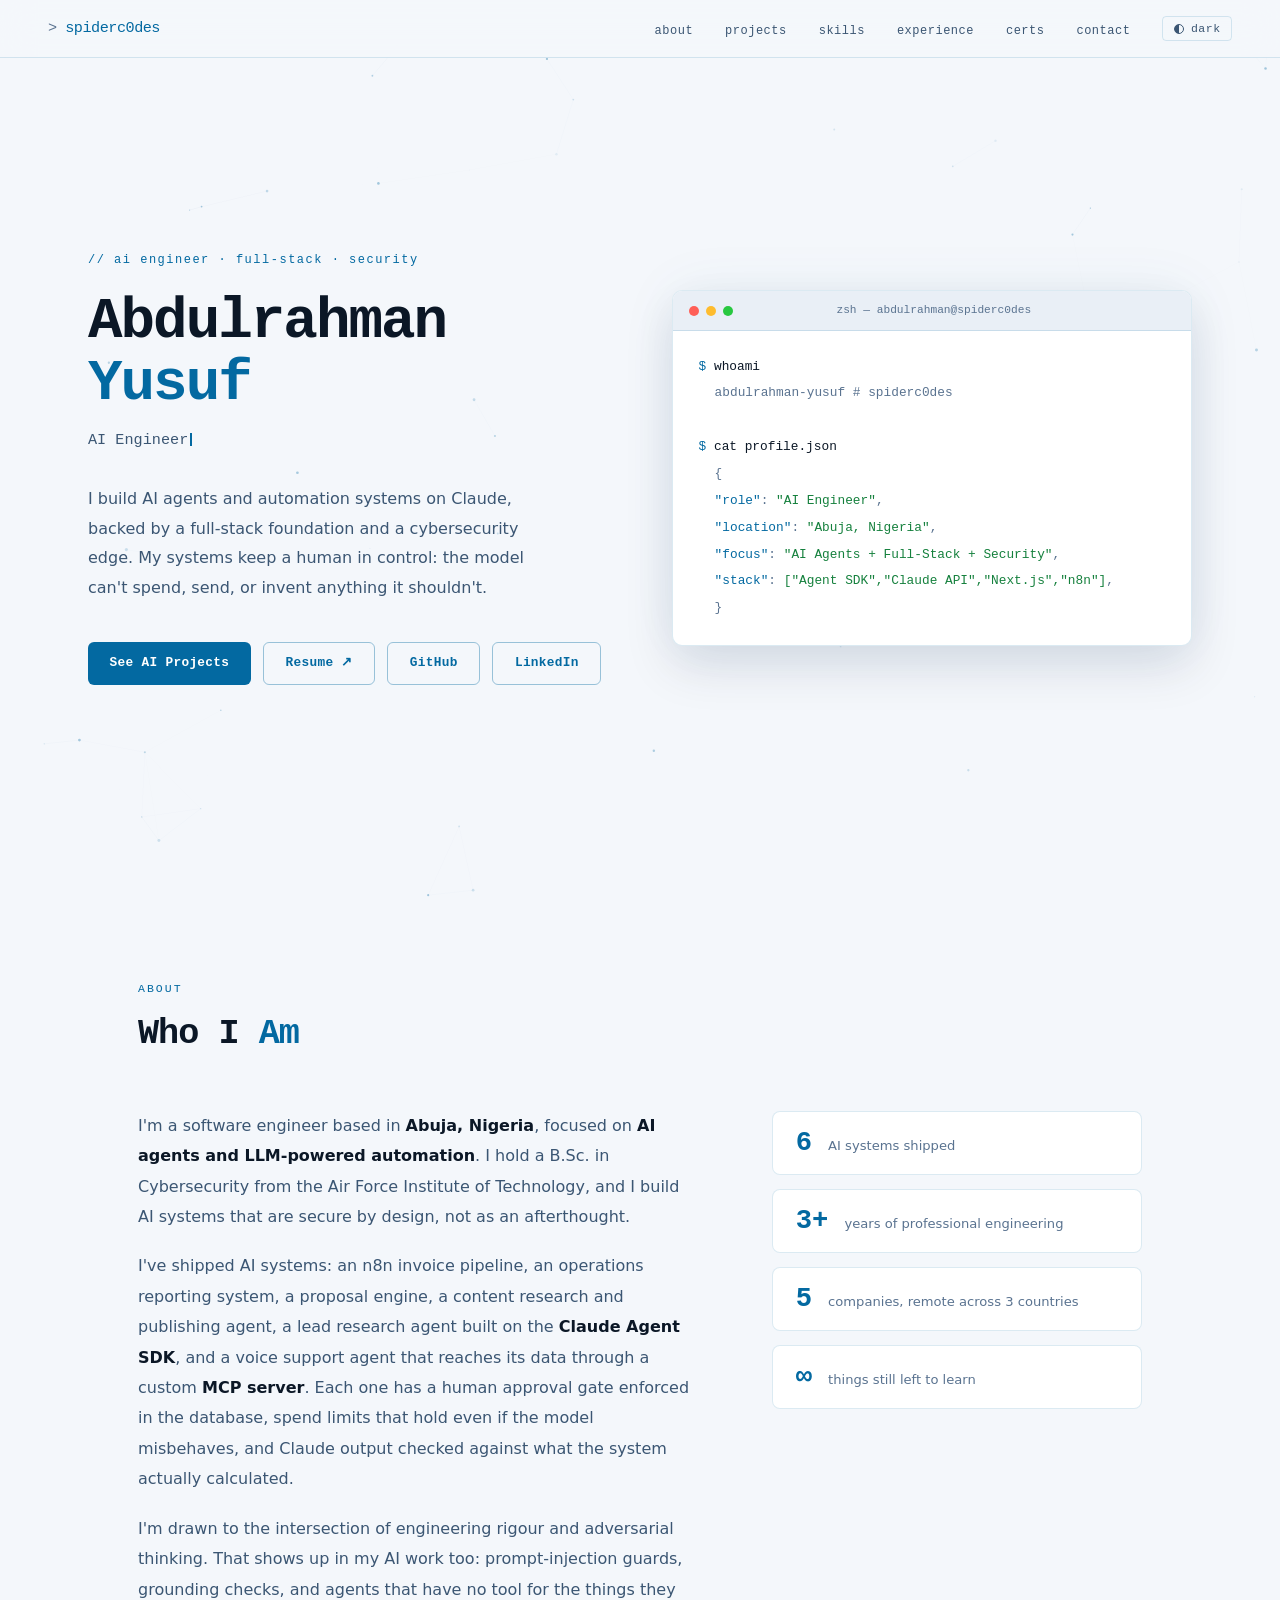
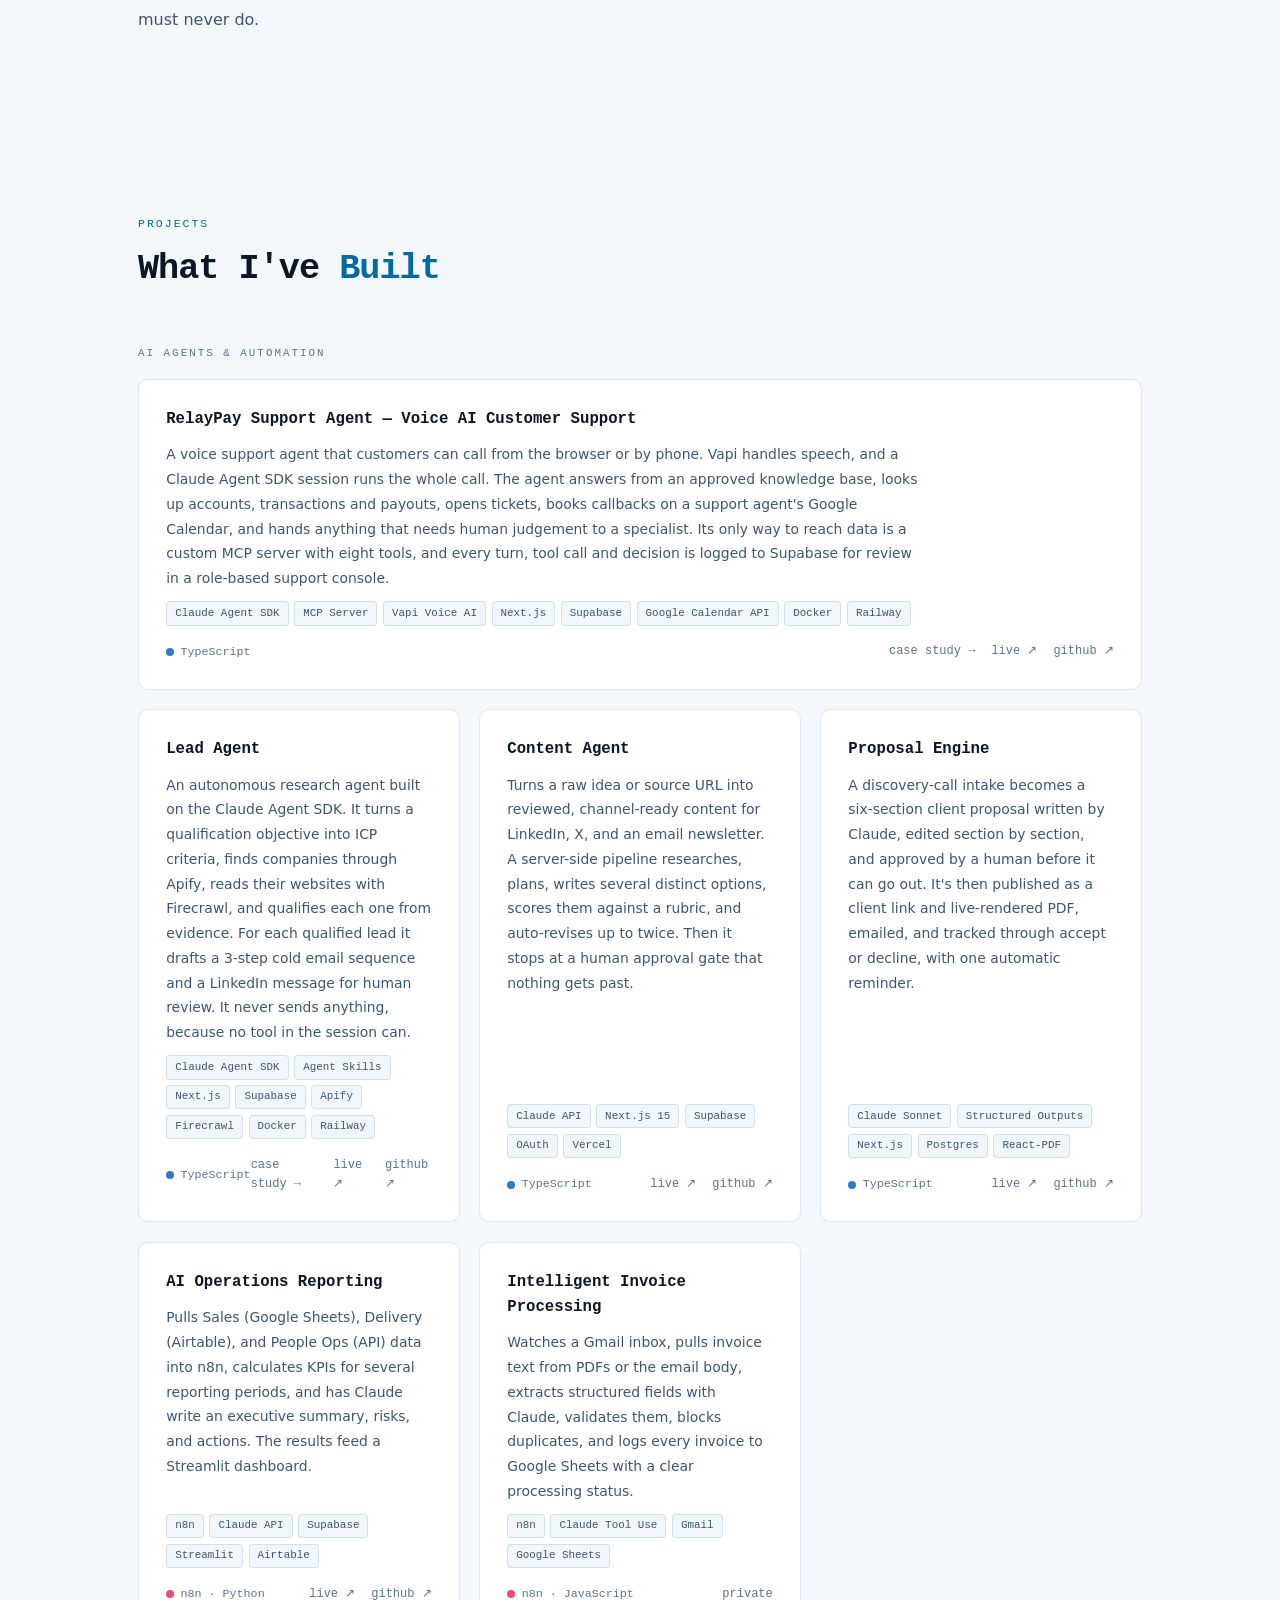
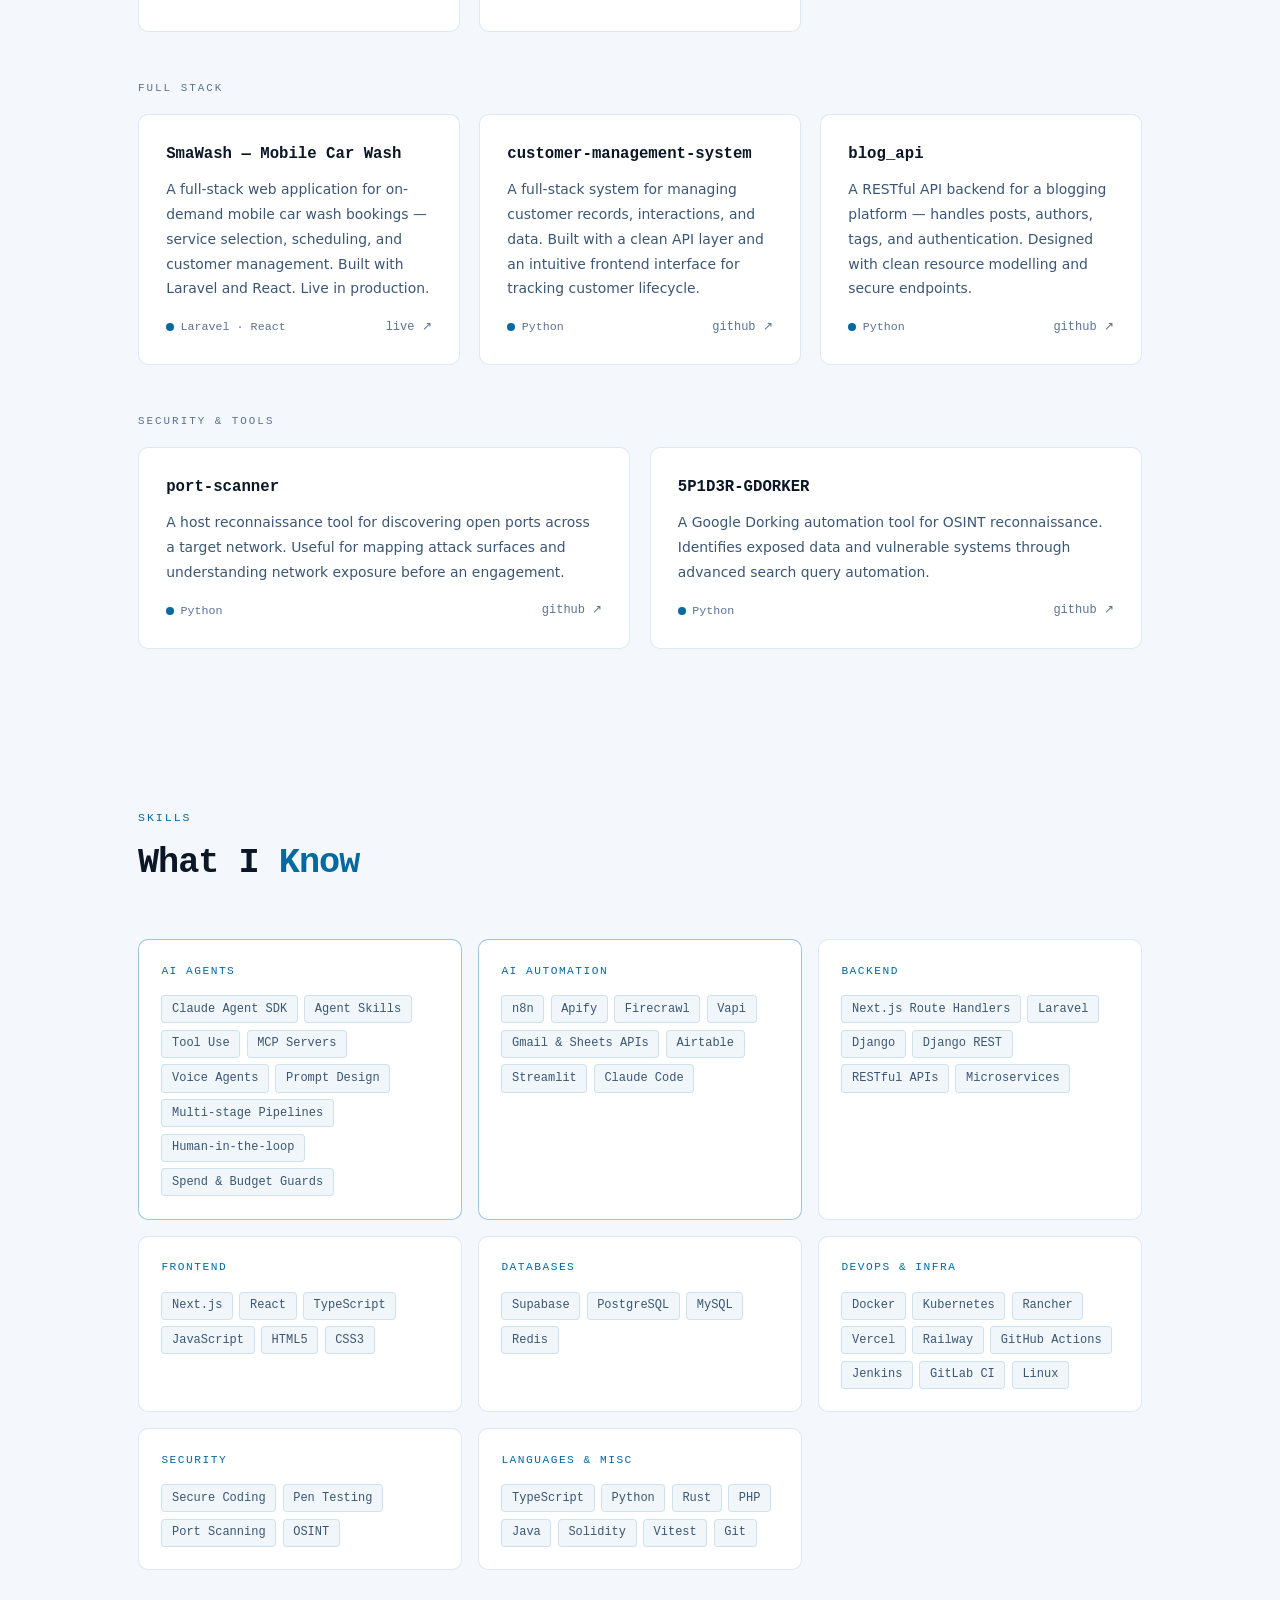
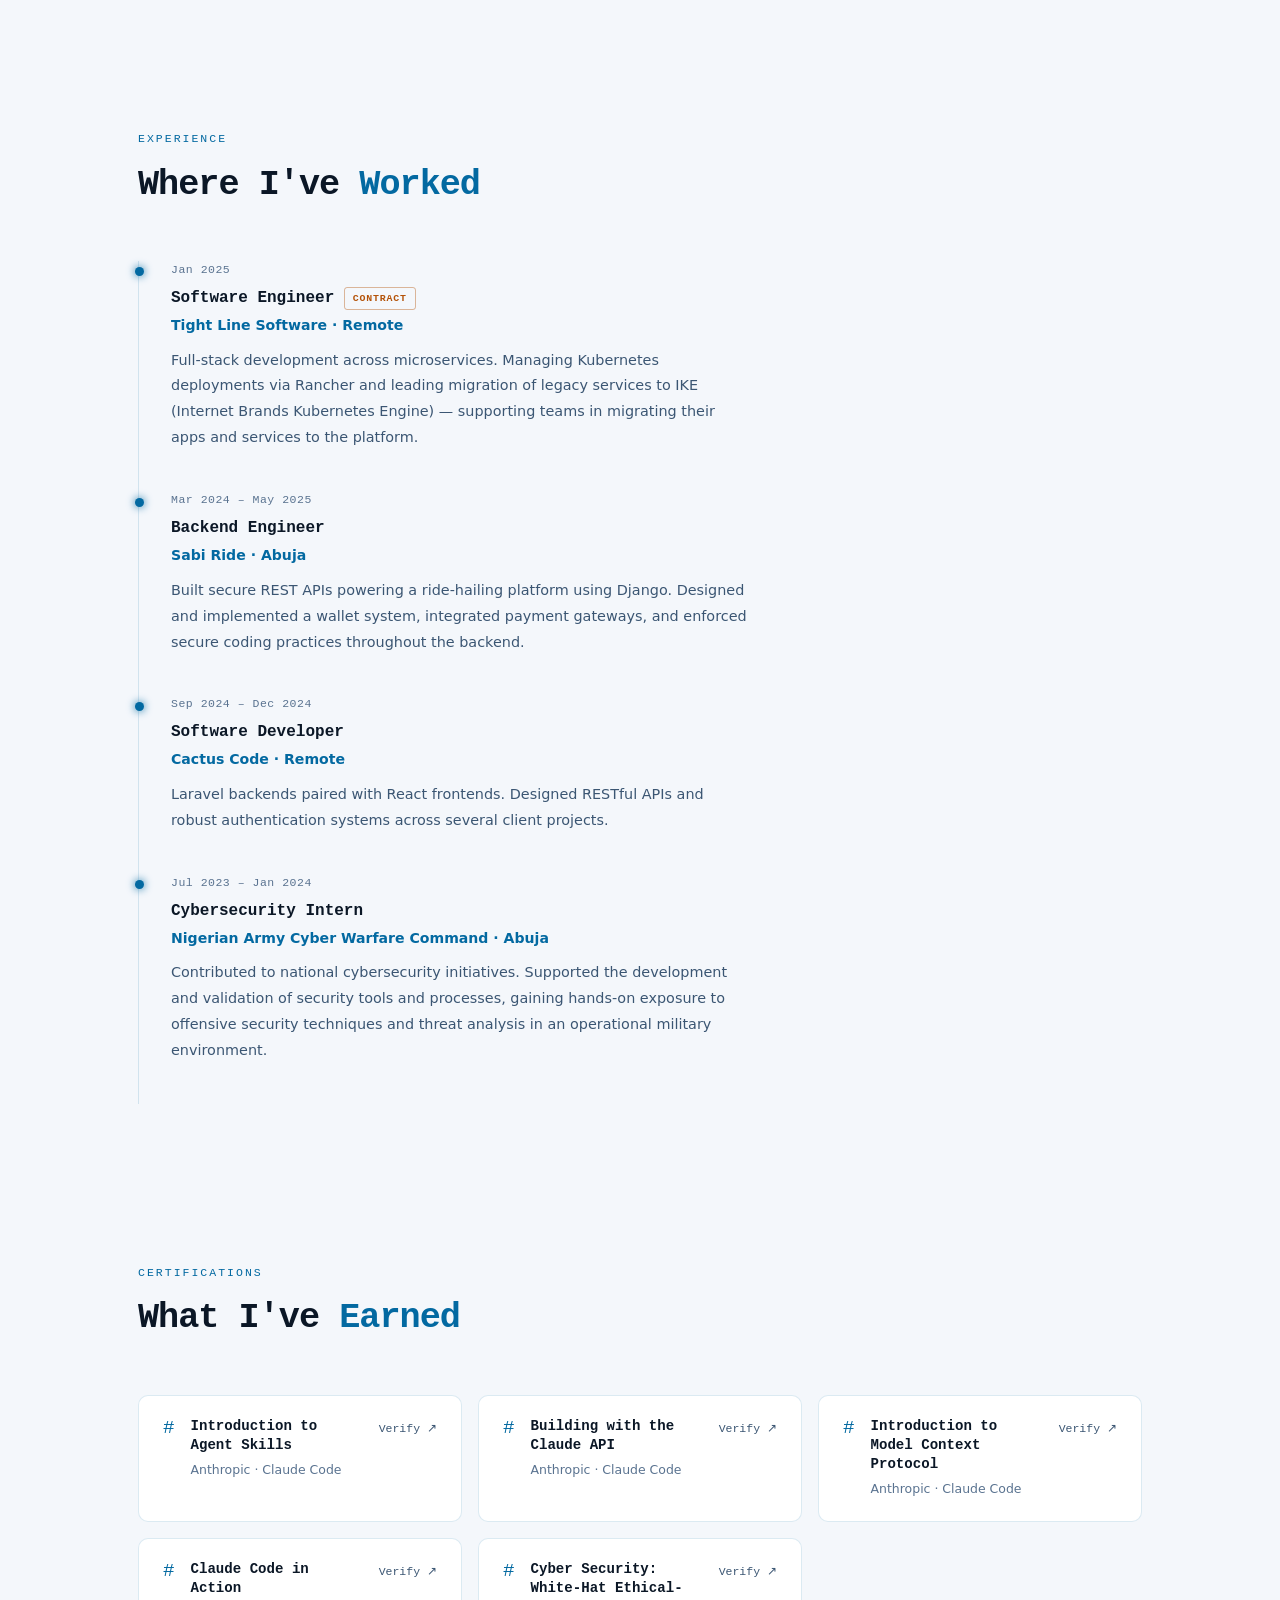
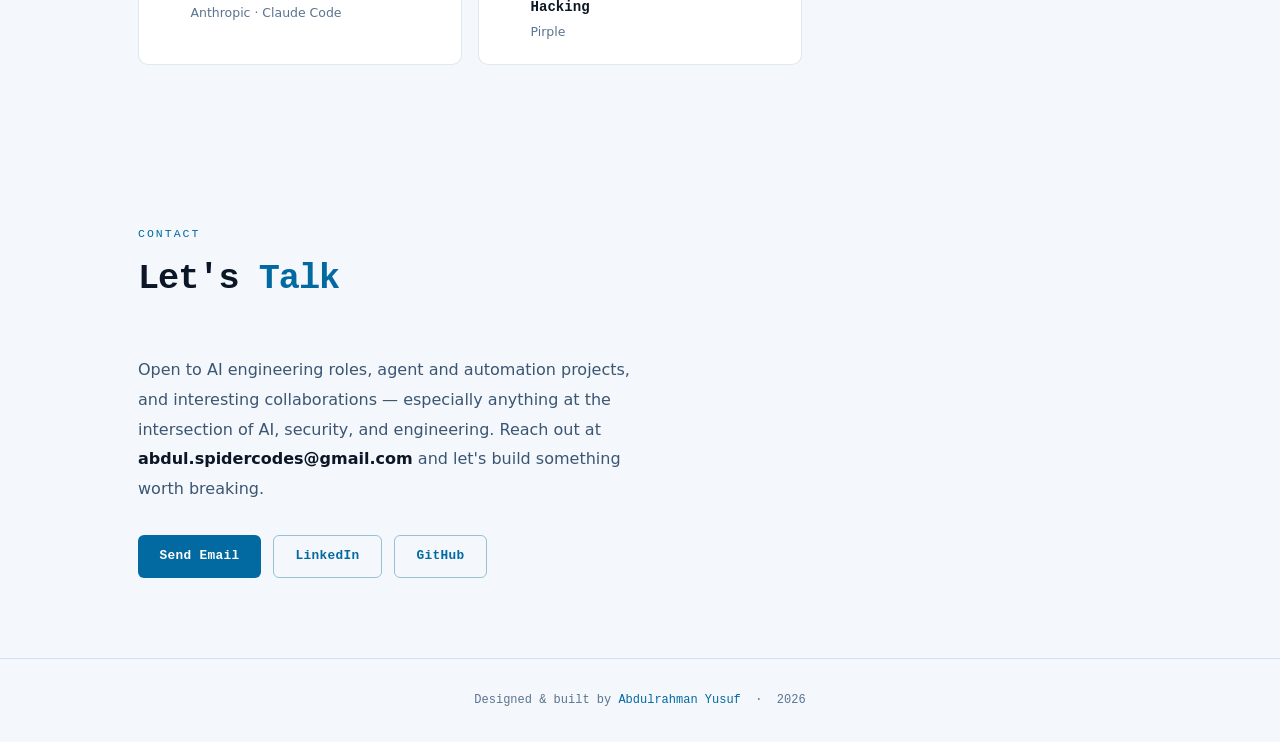
==== index.html @ 59b7c576 "feat: add project pages, light/dark toggle and RelayPay support agent Add the RelayPay Support Agent" ====
<!DOCTYPE html>
<html lang="en">
<head>
  <meta charset="UTF-8">
  <meta name="viewport" content="width=device-width, initial-scale=1">
  <title>Abdulrahman Yusuf — spiderc0des</title>
  <meta name="description" content="AI engineer based in Abuja, Nigeria, building agents and automation with a full-stack foundation and a cybersecurity edge.">
  <link rel="stylesheet" href="css/style.css">
  <script src="js/theme.js"></script>
</head>
<body>

<!-- NAV -->
<nav>
  <a href="#hero" class="nav-logo">spiderc0des</a>
  <div class="nav-right">
  <ul class="nav-links">
    <li><a href="#about">about</a></li>
    <li><a href="#projects">projects</a></li>
    <li><a href="#skills">skills</a></li>
    <li><a href="#experience">experience</a></li>
    <li><a href="#certifications">certs</a></li>
    <li><a href="#contact">contact</a></li>
  </ul>
  <button class="theme-toggle" id="theme-toggle" type="button" aria-label="Switch to light mode"><span class="tt-ico"></span><span class="tt-label">light</span></button>
  </div>
</nav>

<canvas id="bg-canvas"></canvas>

<!-- HERO -->
<section id="hero">
  <div class="hero-left">
    <p class="hero-eyebrow">// ai engineer · full-stack · security</p>
    <h1 class="hero-name">Abdulrahman<br><em>Yusuf</em></h1>
    <div class="hero-role">
      <span id="typed-text"></span><span class="cur"></span>
    </div>
    <p class="hero-desc">
      I build AI agents and automation systems on Claude, backed by a full-stack foundation and a cybersecurity edge. My systems keep a human in control: the model can't spend, send, or invent anything it shouldn't.
    </p>
    <div class="hero-actions">
      <a href="#projects" class="btn btn-primary">See AI Projects</a>
      <a href="https://flowcv.com/resume/o411fkmb3k" target="_blank" rel="noopener" class="btn btn-ghost">Resume ↗</a>
      <a href="https://github.com/spiderc0des" target="_blank" rel="noopener" class="btn btn-ghost">GitHub</a>
      <a href="https://linkedin.com/in/spidercodes" target="_blank" rel="noopener" class="btn btn-ghost">LinkedIn</a>
    </div>
  </div>

  <div class="hero-terminal" aria-hidden="true">
    <div class="t-bar">
      <div class="t-dot r"></div>
      <div class="t-dot y"></div>
      <div class="t-dot g"></div>
      <span class="t-bar-label">zsh — abdulrahman@spiderc0des</span>
    </div>
    <div class="t-body" id="t-body"></div>
  </div>
</section>

<!-- ABOUT -->
<div class="sw" id="about">
  <p class="s-eye">about</p>
  <h2 class="s-h">Who I <span>Am</span></h2>
  <div class="about-grid">
    <div class="about-body">
      <p>I'm a software engineer based in <strong>Abuja, Nigeria</strong>, focused on <strong>AI agents and LLM-powered automation</strong>. I hold a B.Sc. in Cybersecurity from the Air Force Institute of Technology, and I build AI systems that are secure by design, not as an afterthought.</p>
      <p>I've shipped AI systems: an n8n invoice pipeline, an operations reporting system, a proposal engine, a content research and publishing agent, a lead research agent built on the <strong>Claude Agent SDK</strong>, and a voice support agent that reaches its data through a custom <strong>MCP server</strong>. Each one has a human approval gate enforced in the database, spend limits that hold even if the model misbehaves, and Claude output checked against what the system actually calculated.</p>
      <p>I'm drawn to the intersection of engineering rigour and adversarial thinking. That shows up in my AI work too: prompt-injection guards, grounding checks, and agents that have no tool for the things they must never do.</p>
    </div>
    <div class="stat-stack">
      <div class="stat-item">
        <span class="stat-n">6</span>
        <span class="stat-l">AI systems shipped</span>
      </div>
      <div class="stat-item">
        <span class="stat-n">3+</span>
        <span class="stat-l">years of professional engineering</span>
      </div>
      <div class="stat-item">
        <span class="stat-n">5</span>
        <span class="stat-l">companies, remote across 3 countries</span>
      </div>
      <div class="stat-item">
        <span class="stat-n">∞</span>
        <span class="stat-l">things still left to learn</span>
      </div>
    </div>
  </div>
</div>

<!-- PROJECTS -->
<div class="sw" id="projects">
  <p class="s-eye">projects</p>
  <h2 class="s-h">What I've <span>Built</span></h2>

  <p class="proj-group-label">AI Agents &amp; Automation</p>
  <div class="proj-grid">

    <div class="proj-card feature">
      <div class="proj-top">
        <p class="proj-name">RelayPay Support Agent — Voice AI Customer Support</p>
      </div>
      <p class="proj-desc">A voice support agent that customers can call from the browser or by phone. Vapi handles speech, and a Claude Agent SDK session runs the whole call. The agent answers from an approved knowledge base, looks up accounts, transactions and payouts, opens tickets, books callbacks on a support agent's Google Calendar, and hands anything that needs human judgement to a specialist. Its only way to reach data is a custom MCP server with eight tools, and every turn, tool call and decision is logged to Supabase for review in a role-based support console.</p>
      <div class="proj-tags">
        <span class="pill">Claude Agent SDK</span><span class="pill">MCP Server</span><span class="pill">Vapi Voice AI</span><span class="pill">Next.js</span><span class="pill">Supabase</span><span class="pill">Google Calendar API</span><span class="pill">Docker</span><span class="pill">Railway</span>
      </div>
      <div class="proj-foot">
        <span class="proj-lang"><span class="l-dot ts"></span> TypeScript</span>
        <span class="proj-links">
          <a href="projects/relaypay-support.html" class="proj-lk">case study →</a>
          <a href="https://relaypay-support.up.railway.app" target="_blank" rel="noopener" class="proj-lk">live ↗</a>
          <a href="https://github.com/spiderc0des/support-agent" target="_blank" rel="noopener" class="proj-lk">github ↗</a>
        </span>
      </div>
    </div>

    <div class="proj-card">
      <div class="proj-top">
        <p class="proj-name">Lead Agent</p>
      </div>
      <p class="proj-desc">An autonomous research agent built on the Claude Agent SDK. It turns a qualification objective into ICP criteria, finds companies through Apify, reads their websites with Firecrawl, and qualifies each one from evidence. For each qualified lead it drafts a 3-step cold email sequence and a LinkedIn message for human review. It never sends anything, because no tool in the session can.</p>
      <div class="proj-tags">
        <span class="pill">Claude Agent SDK</span><span class="pill">Agent Skills</span><span class="pill">Next.js</span><span class="pill">Supabase</span><span class="pill">Apify</span><span class="pill">Firecrawl</span><span class="pill">Docker</span><span class="pill">Railway</span>
      </div>
      <div class="proj-foot">
        <span class="proj-lang"><span class="l-dot ts"></span> TypeScript</span>
        <span class="proj-links">
          <a href="projects/lead-agent.html" class="proj-lk">case study →</a>
          <a href="https://koya-lead-agent.up.railway.app" target="_blank" rel="noopener" class="proj-lk">live ↗</a>
          <a href="https://github.com/spiderc0des/ai-lead-agent" target="_blank" rel="noopener" class="proj-lk">github ↗</a>
        </span>
      </div>
    </div>

    <div class="proj-card">
      <div class="proj-top">
        <p class="proj-name">Content Agent</p>
      </div>
      <p class="proj-desc">Turns a raw idea or source URL into reviewed, channel-ready content for LinkedIn, X, and an email newsletter. A server-side pipeline researches, plans, writes several distinct options, scores them against a rubric, and auto-revises up to twice. Then it stops at a human approval gate that nothing gets past.</p>
      <div class="proj-tags">
        <span class="pill">Claude API</span><span class="pill">Next.js 15</span><span class="pill">Supabase</span><span class="pill">OAuth</span><span class="pill">Vercel</span>
      </div>
      <div class="proj-foot">
        <span class="proj-lang"><span class="l-dot ts"></span> TypeScript</span>
        <span class="proj-links">
          <a href="https://koya-content-agent.vercel.app" target="_blank" rel="noopener" class="proj-lk">live ↗</a>
          <a href="https://github.com/spiderc0des/ai-content-agent" target="_blank" rel="noopener" class="proj-lk">github ↗</a>
        </span>
      </div>
    </div>

    <div class="proj-card">
      <div class="proj-top">
        <p class="proj-name">Proposal Engine</p>
      </div>
      <p class="proj-desc">A discovery-call intake becomes a six-section client proposal written by Claude, edited section by section, and approved by a human before it can go out. It's then published as a client link and live-rendered PDF, emailed, and tracked through accept or decline, with one automatic reminder.</p>
      <div class="proj-tags">
        <span class="pill">Claude Sonnet</span><span class="pill">Structured Outputs</span><span class="pill">Next.js</span><span class="pill">Postgres</span><span class="pill">React-PDF</span>
      </div>
      <div class="proj-foot">
        <span class="proj-lang"><span class="l-dot ts"></span> TypeScript</span>
        <span class="proj-links">
          <a href="https://ai-proposal-app.vercel.app/" target="_blank" rel="noopener" class="proj-lk">live ↗</a>
          <a href="https://github.com/spiderc0des/ai-proposal-app" target="_blank" rel="noopener" class="proj-lk">github ↗</a>
        </span>
      </div>
    </div>

    <div class="proj-card">
      <div class="proj-top">
        <p class="proj-name">AI Operations Reporting</p>
      </div>
      <p class="proj-desc">Pulls Sales (Google Sheets), Delivery (Airtable), and People Ops (API) data into n8n, calculates KPIs for several reporting periods, and has Claude write an executive summary, risks, and actions. The results feed a Streamlit dashboard.</p>
      <div class="proj-tags">
        <span class="pill">n8n</span><span class="pill">Claude API</span><span class="pill">Supabase</span><span class="pill">Streamlit</span><span class="pill">Airtable</span>
      </div>
      <div class="proj-foot">
        <span class="proj-lang"><span class="l-dot n8n"></span> n8n · Python</span>
        <span class="proj-links">
          <a href="https://ai-ops-report-dashboard.streamlit.app/" target="_blank" rel="noopener" class="proj-lk">live ↗</a>
          <a href="https://github.com/spiderc0des/ai-ops-dashboard" target="_blank" rel="noopener" class="proj-lk">github ↗</a>
        </span>
      </div>
    </div>

    <div class="proj-card">
      <div class="proj-top">
        <p class="proj-name">Intelligent Invoice Processing</p>
      </div>
      <p class="proj-desc">Watches a Gmail inbox, pulls invoice text from PDFs or the email body, extracts structured fields with Claude, validates them, blocks duplicates, and logs every invoice to Google Sheets with a clear processing status.</p>
      <div class="proj-tags">
        <span class="pill">n8n</span><span class="pill">Claude Tool Use</span><span class="pill">Gmail</span><span class="pill">Google Sheets</span>
      </div>
      <div class="proj-foot">
        <span class="proj-lang"><span class="l-dot n8n"></span> n8n · JavaScript</span>
        <span class="proj-lk">private</span>
      </div>
    </div>
  </div>

  <p class="proj-group-label">Full Stack</p>
  <div class="proj-grid">
    <div class="proj-card">
      <p class="proj-name">SmaWash — Mobile Car Wash</p>
      <p class="proj-desc">A full-stack web application for on-demand mobile car wash bookings — service selection, scheduling, and customer management. Built with Laravel and React. Live in production.</p>
      <div class="proj-foot">
        <span class="proj-lang"><span class="l-dot"></span> Laravel · React</span>
        <a href="https://smawash.com/" target="_blank" rel="noopener" class="proj-lk">live ↗</a>
      </div>
    </div>
    <div class="proj-card">
      <p class="proj-name">customer-management-system</p>
      <p class="proj-desc">A full-stack system for managing customer records, interactions, and data. Built with a clean API layer and an intuitive frontend interface for tracking customer lifecycle.</p>
      <div class="proj-foot">
        <span class="proj-lang"><span class="l-dot"></span> Python</span>
        <a href="https://github.com/spiderc0des/customer-management-system" target="_blank" rel="noopener" class="proj-lk">github ↗</a>
      </div>
    </div>
    <div class="proj-card">
      <p class="proj-name">blog_api</p>
      <p class="proj-desc">A RESTful API backend for a blogging platform — handles posts, authors, tags, and authentication. Designed with clean resource modelling and secure endpoints.</p>
      <div class="proj-foot">
        <span class="proj-lang"><span class="l-dot"></span> Python</span>
        <a href="https://github.com/spiderc0des/blog_api" target="_blank" rel="noopener" class="proj-lk">github ↗</a>
      </div>
    </div>
  </div>

  <p class="proj-group-label">Security &amp; Tools</p>
  <div class="proj-grid">
    <div class="proj-card">
      <p class="proj-name">port-scanner</p>
      <p class="proj-desc">A host reconnaissance tool for discovering open ports across a target network. Useful for mapping attack surfaces and understanding network exposure before an engagement.</p>
      <div class="proj-foot">
        <span class="proj-lang"><span class="l-dot"></span> Python</span>
        <a href="https://github.com/spiderc0des/port-scanner" target="_blank" rel="noopener" class="proj-lk">github ↗</a>
      </div>
    </div>
    <div class="proj-card">
      <p class="proj-name">5P1D3R-GDORKER</p>
      <p class="proj-desc">A Google Dorking automation tool for OSINT reconnaissance. Identifies exposed data and vulnerable systems through advanced search query automation.</p>
      <div class="proj-foot">
        <span class="proj-lang"><span class="l-dot"></span> Python</span>
        <a href="https://github.com/spiderc0des/5P1D3R-GDORKER" target="_blank" rel="noopener" class="proj-lk">github ↗</a>
      </div>
    </div>
  </div>
</div>

<!-- SKILLS -->
<div class="sw" id="skills">
  <p class="s-eye">skills</p>
  <h2 class="s-h">What I <span>Know</span></h2>
  <div class="skills-grid">
    <div class="skill-cat ai">
      <p class="sk-name">AI Agents</p>
      <div class="pills">
        <span class="pill">Claude Agent SDK</span>
        <span class="pill">Agent Skills</span>
        <span class="pill">Tool Use</span>
        <span class="pill">MCP Servers</span>
        <span class="pill">Voice Agents</span>
        <span class="pill">Prompt Design</span>
        <span class="pill">Multi-stage Pipelines</span>
        <span class="pill">Human-in-the-loop</span>
        <span class="pill">Spend &amp; Budget Guards</span>
      </div>
    </div>
    <div class="skill-cat ai">
      <p class="sk-name">AI Automation</p>
      <div class="pills">
        <span class="pill">n8n</span>
        <span class="pill">Apify</span>
        <span class="pill">Firecrawl</span>
        <span class="pill">Vapi</span>
        <span class="pill">Gmail &amp; Sheets APIs</span>
        <span class="pill">Airtable</span>
        <span class="pill">Streamlit</span>
        <span class="pill">Claude Code</span>
      </div>
    </div>
    <div class="skill-cat">
      <p class="sk-name">Backend</p>
      <div class="pills">
        <span class="pill">Next.js Route Handlers</span>
        <span class="pill">Laravel</span>
        <span class="pill">Django</span>
        <span class="pill">Django REST</span>
        <span class="pill">RESTful APIs</span>
        <span class="pill">Microservices</span>
      </div>
    </div>
    <div class="skill-cat">
      <p class="sk-name">Frontend</p>
      <div class="pills">
        <span class="pill">Next.js</span>
        <span class="pill">React</span>
        <span class="pill">TypeScript</span>
        <span class="pill">JavaScript</span>
        <span class="pill">HTML5</span>
        <span class="pill">CSS3</span>
      </div>
    </div>
    <div class="skill-cat">
      <p class="sk-name">Databases</p>
      <div class="pills">
        <span class="pill">Supabase</span>
        <span class="pill">PostgreSQL</span>
        <span class="pill">MySQL</span>
        <span class="pill">Redis</span>
      </div>
    </div>
    <div class="skill-cat">
      <p class="sk-name">DevOps &amp; Infra</p>
      <div class="pills">
        <span class="pill">Docker</span>
        <span class="pill">Kubernetes</span>
        <span class="pill">Rancher</span>
        <span class="pill">Vercel</span>
        <span class="pill">Railway</span>
        <span class="pill">GitHub Actions</span>
        <span class="pill">Jenkins</span>
        <span class="pill">GitLab CI</span>
        <span class="pill">Linux</span>
      </div>
    </div>
    <div class="skill-cat">
      <p class="sk-name">Security</p>
      <div class="pills">
        <span class="pill">Secure Coding</span>
        <span class="pill">Pen Testing</span>
        <span class="pill">Port Scanning</span>
        <span class="pill">OSINT</span>
      </div>
    </div>
    <div class="skill-cat">
      <p class="sk-name">Languages &amp; Misc</p>
      <div class="pills">
        <span class="pill">TypeScript</span>
        <span class="pill">Python</span>
        <span class="pill">Rust</span>
        <span class="pill">PHP</span>
        <span class="pill">Java</span>
        <span class="pill">Solidity</span>
        <span class="pill">Vitest</span>
        <span class="pill">Git</span>
      </div>
    </div>
  </div>
</div>

<!-- EXPERIENCE -->
<div class="sw" id="experience">
  <p class="s-eye">experience</p>
  <h2 class="s-h">Where I've <span>Worked</span></h2>
  <div class="timeline">
    <div class="tl-item">
      <p class="tl-date">Jan 2025</p>
      <div class="tl-role-line">
        <p class="tl-role">Software Engineer</p>
        <span class="badge-contract">Contract</span>
      </div>
      <p class="tl-co">Tight Line Software · Remote</p>
      <p class="tl-desc">Full-stack development across microservices. Managing Kubernetes deployments via Rancher and leading migration of legacy services to IKE (Internet Brands Kubernetes Engine) — supporting teams in migrating their apps and services to the platform.</p>
    </div>
    <div class="tl-item">
      <p class="tl-date">Mar 2024 – May 2025</p>
      <div class="tl-role-line">
        <p class="tl-role">Backend Engineer</p>
      </div>
      <p class="tl-co">Sabi Ride · Abuja</p>
      <p class="tl-desc">Built secure REST APIs powering a ride-hailing platform using Django. Designed and implemented a wallet system, integrated payment gateways, and enforced secure coding practices throughout the backend.</p>
    </div>
    <div class="tl-item">
      <p class="tl-date">Sep 2024 – Dec 2024</p>
      <div class="tl-role-line">
        <p class="tl-role">Software Developer</p>
      </div>
      <p class="tl-co">Cactus Code · Remote</p>
      <p class="tl-desc">Laravel backends paired with React frontends. Designed RESTful APIs and robust authentication systems across several client projects.</p>
    </div>
    <div class="tl-item">
      <p class="tl-date">Jul 2023 – Jan 2024</p>
      <div class="tl-role-line">
        <p class="tl-role">Cybersecurity Intern</p>
      </div>
      <p class="tl-co">Nigerian Army Cyber Warfare Command · Abuja</p>
      <p class="tl-desc">Contributed to national cybersecurity initiatives. Supported the development and validation of security tools and processes, gaining hands-on exposure to offensive security techniques and threat analysis in an operational military environment.</p>
    </div>
  </div>
</div>

<!-- CERTIFICATIONS -->
<div class="sw" id="certifications">
  <p class="s-eye">certifications</p>
  <h2 class="s-h">What I've <span>Earned</span></h2>
  <div class="certs-grid">
    <a href="https://verify.skilljar.com/c/spqq445hbyug" target="_blank" rel="noopener" class="cert-card">
      <div class="cert-icon">#</div>
      <div class="cert-info">
        <p class="cert-name">Introduction to Agent Skills</p>
        <p class="cert-issuer">Anthropic · Claude Code</p>
      </div>
      <span class="cert-verify">Verify ↗</span>
    </a>
    <a href="https://verify.skilljar.com/c/2uo7i957yyxn" target="_blank" rel="noopener" class="cert-card">
      <div class="cert-icon">#</div>
      <div class="cert-info">
        <p class="cert-name">Building with the Claude API</p>
        <p class="cert-issuer">Anthropic · Claude Code</p>
      </div>
      <span class="cert-verify">Verify ↗</span>
    </a>
    <a href="https://verify.skilljar.com/c/rep8zqnc7f3r" target="_blank" rel="noopener" class="cert-card">
      <div class="cert-icon">#</div>
      <div class="cert-info">
        <p class="cert-name">Introduction to Model Context Protocol</p>
        <p class="cert-issuer">Anthropic · Claude Code</p>
      </div>
      <span class="cert-verify">Verify ↗</span>
    </a>
    <a href="https://verify.skilljar.com/c/ri8cudd6dph2" target="_blank" rel="noopener" class="cert-card">
      <div class="cert-icon">#</div>
      <div class="cert-info">
        <p class="cert-name">Claude Code in Action</p>
        <p class="cert-issuer">Anthropic · Claude Code</p>
      </div>
      <span class="cert-verify">Verify ↗</span>
    </a>
    <a href="https://www.pirple.com/certificates/kyv7rrznn8" target="_blank" rel="noopener" class="cert-card">
      <div class="cert-icon">#</div>
      <div class="cert-info">
        <p class="cert-name">Cyber Security: White-Hat Ethical-Hacking</p>
        <p class="cert-issuer">Pirple</p>
      </div>
      <span class="cert-verify">Verify ↗</span>
    </a>
  </div>
</div>

<!-- CONTACT -->
<div class="sw" id="contact">
  <p class="s-eye">contact</p>
  <h2 class="s-h">Let's <span>Talk</span></h2>
  <div class="contact-inner">
    <p>Open to AI engineering roles, agent and automation projects, and interesting collaborations — especially anything at the intersection of AI, security, and engineering. Reach out at <strong style="color:var(--text)">abdul.spidercodes@gmail.com</strong> and let's build something worth breaking.</p>
    <div class="contact-row">
      <a href="mailto:abdul.spidercodes@gmail.com" class="btn btn-primary">Send Email</a>
      <a href="https://linkedin.com/in/spidercodes" target="_blank" rel="noopener" class="btn btn-ghost">LinkedIn</a>
      <a href="https://github.com/spiderc0des" target="_blank" rel="noopener" class="btn btn-ghost">GitHub</a>
    </div>
  </div>
</div>

<footer>
  <p>Designed &amp; built by <a href="https://github.com/spiderc0des">Abdulrahman Yusuf</a> &nbsp;·&nbsp; 2026</p>
</footer>

<script>
// ── Terminal typewriter ─────────────────────────────────
const tb = document.getElementById('t-body');
const tlines = [
  { t:'cmd', v:'whoami' },
  { t:'out', v:'abdulrahman-yusuf  #  spiderc0des' },
  { t:'blank' },
  { t:'cmd', v:'cat profile.json' },
  { t:'raw', v:'{' },
  { t:'kv',  k:'  "role"',     v:'"AI Engineer"' },
  { t:'kv',  k:'  "location"', v:'"Abuja, Nigeria"' },
  { t:'kv',  k:'  "focus"',    v:'"AI Agents + Full-Stack + Security"' },
  { t:'kv',  k:'  "stack"',    v:'["Agent SDK","Claude API","Next.js","n8n"]' },
  { t:'raw', v:'}' },
  { t:'blank' },
  { t:'cmd', v:'ls agents/' },
  { t:'out', v:'support-agent/   lead-agent/   content-agent/' },
  { t:'blank' },
  { t:'end' },
];

let li = 0;
function addLine(l) {
  const s = document.createElement('span');
  s.className = 't-ln';
  if (l.t === 'cmd')        s.innerHTML = `<span class="t-p">$ </span><span class="t-c">${l.v}</span>`;
  else if (l.t === 'out')   s.innerHTML = `<span class="t-o">${l.v}</span>`;
  else if (l.t === 'kv')    s.innerHTML = `<span class="t-o"><span class="t-k">${l.k}</span>: <span class="t-s">${l.v}</span>,</span>`;
  else if (l.t === 'raw')   s.innerHTML = `<span class="t-o">${l.v}</span>`;
  else if (l.t === 'blank') s.innerHTML = '&nbsp;';
  else if (l.t === 'end')   s.innerHTML = `<span class="t-p">$ </span><span class="t-cur"></span>`;
  tb.appendChild(s);
}

function nextLine() {
  if (li >= tlines.length) return;
  addLine(tlines[li++]);
  if (li < tlines.length) {
    const next = tlines[li];
    const delay = next.t === 'blank' ? 70 : next.t === 'cmd' ? 360 : 100;
    setTimeout(nextLine, delay);
  }
}
setTimeout(nextLine, 1800);

// ── Hero typing animation ───────────────────────────────
const roles = ['AI Engineer', 'Automation Engineer', 'Full-Stack Engineer', 'Security Researcher'];
let ri = 0, ci = 0, del = false;
const typedEl = document.getElementById('typed-text');

function typeNext() {
  const cur = roles[ri];
  if (!del) {
    typedEl.textContent = cur.slice(0, ++ci);
    if (ci === cur.length) { del = true; setTimeout(typeNext, 2200); return; }
  } else {
    typedEl.textContent = cur.slice(0, --ci);
    if (ci === 0) { del = false; ri = (ri + 1) % roles.length; }
  }
  setTimeout(typeNext, del ? 52 : 88);
}
setTimeout(typeNext, 1500);

</script>
<script src="js/site.js"></script>
</body>
</html>
---- css/style.css ----
*, *::before, *::after { box-sizing: border-box; margin: 0; padding: 0; }

:root {
  --bg:      #060a10;
  --bg-2:    #0c1220;
  --bg-3:    #0f1827;
  --border:  rgba(56,189,248,0.12);
  --bh:      rgba(56,189,248,0.32);
  --sky:     #38bdf8;
  --sky-dim: rgba(56,189,248,0.08);
  --sky-gl:  rgba(56,189,248,0.18);
  --text:    #ddeaf7;
  --mid:     #6a90b0;
  --muted:   #2e4a64;
  --mono:    'SF Mono','Fira Code','Cascadia Code','Consolas',monospace;
  --sans:    system-ui,-apple-system,'Segoe UI',sans-serif;
  --nav-bg:  rgba(6,10,16,0.88);
  --on-sky:  #060a10;
  --sky-hover: #7dd3fc;
  --pill-hover: rgba(56,189,248,0.13);
  --t-str:   #86efac;
  --amber:   #fbbf24;
  --amber-line: rgba(251,191,36,0.4);
  --term-shadow: 0 0 80px rgba(56,189,248,0.06), 0 24px 64px rgba(0,0,0,0.6);
  --card-shadow: 0 12px 40px rgba(56,189,248,0.1);
  --particle: 56,189,248;
  color-scheme: dark;
}

:root[data-theme="light"] {
  --bg:      #f4f7fb;
  --bg-2:    #ffffff;
  --bg-3:    #e9eff6;
  --border:  rgba(3,105,161,0.14);
  --bh:      rgba(3,105,161,0.38);
  --sky:     #0369a1;
  --sky-dim: rgba(3,105,161,0.06);
  --sky-gl:  rgba(3,105,161,0.16);
  --text:    #0b1726;
  --mid:     #3b5673;
  --muted:   #5a7390;
  --nav-bg:  rgba(244,247,251,0.88);
  --on-sky:  #ffffff;
  --sky-hover: #0284c7;
  --pill-hover: rgba(3,105,161,0.1);
  --t-str:   #15803d;
  --amber:   #b45309;
  --amber-line: rgba(180,83,9,0.4);
  --term-shadow: 0 0 60px rgba(3,105,161,0.06), 0 20px 50px rgba(15,40,70,0.12);
  --card-shadow: 0 12px 40px rgba(3,105,161,0.12);
  --particle: 3,105,161;
  color-scheme: light;
}

html { scroll-behavior: smooth; }

body {
  background: var(--bg);
  transition: background-color 0.25s, color 0.25s;
  color: var(--text);
  font-family: var(--sans);
  line-height: 1.6;
  overflow-x: hidden;
}

::selection { background: var(--sky-gl); color: var(--text); }

::-webkit-scrollbar { width: 4px; }
::-webkit-scrollbar-track { background: var(--bg); }
::-webkit-scrollbar-thumb { background: var(--bh); border-radius: 2px; }

/* ── NAV ─────────────────────────── */
nav {
  position: fixed;
  inset: 0 0 auto;
  z-index: 200;
  height: 58px;
  display: flex;
  align-items: center;
  justify-content: space-between;
  padding: 0 3rem;
  background: var(--nav-bg);
  backdrop-filter: blur(16px);
  -webkit-backdrop-filter: blur(16px);
  border-bottom: 1px solid var(--border);
}

.nav-logo {
  font-family: var(--mono);
  font-size: 0.95rem;
  color: var(--sky);
  text-decoration: none;
  letter-spacing: -0.5px;
}
.nav-logo::before { content: '> '; color: var(--muted); }

.nav-links { display: flex; gap: 2rem; list-style: none; }

.nav-links a {
  font-family: var(--mono);
  font-size: 0.75rem;
  color: var(--mid);
  text-decoration: none;
  letter-spacing: 0.5px;
  transition: color 0.2s;
  position: relative;
}
.nav-links a::after {
  content: '';
  position: absolute;
  bottom: -3px; left: 0; right: 0;
  height: 1px;
  background: var(--sky);
  transform: scaleX(0);
  transform-origin: left;
  transition: transform 0.2s;
}
.nav-links a:hover { color: var(--sky); }
.nav-links a:hover::after { transform: scaleX(1); }

/* ── CANVAS ──────────────────────── */
#bg-canvas {
  position: fixed;
  inset: 0;
  z-index: 0;
  pointer-events: none;
}

/* ── HERO ────────────────────────── */
#hero {
  position: relative;
  z-index: 1;
  min-height: 100vh;
  display: grid;
  grid-template-columns: 1fr 1fr;
  align-items: center;
  gap: 4rem;
  max-width: 1200px;
  margin: 0 auto;
  padding: 100px 3rem 4rem;
}

.hero-eyebrow {
  font-family: var(--mono);
  font-size: 0.75rem;
  color: var(--sky);
  letter-spacing: 1.5px;
  margin-bottom: 1.25rem;
  opacity: 0;
  animation: fadeUp 0.5s ease forwards 0.1s;
}

.hero-name {
  font-family: var(--mono);
  font-size: clamp(2rem,4.5vw,3.6rem);
  font-weight: 700;
  line-height: 1.08;
  letter-spacing: -2px;
  margin-bottom: 0.8rem;
  color: var(--text);
  text-wrap: balance;
  opacity: 0;
  animation: fadeUp 0.5s ease forwards 0.3s;
}
.hero-name em { font-style: normal; color: var(--sky); }

.hero-role {
  font-family: var(--mono);
  font-size: 0.95rem;
  color: var(--mid);
  margin-bottom: 2rem;
  min-height: 1.4rem;
  opacity: 0;
  animation: fadeUp 0.5s ease forwards 0.5s;
}
.hero-role .cur {
  display: inline-block;
  width: 2px; height: 0.85em;
  background: var(--sky);
  animation: blink 1s infinite;
  vertical-align: middle;
  margin-left: 2px;
}

.hero-desc {
  font-size: 1rem;
  color: var(--mid);
  line-height: 1.85;
  max-width: 440px;
  margin-bottom: 2.5rem;
  opacity: 0;
  animation: fadeUp 0.5s ease forwards 0.7s;
}

.hero-actions {
  display: flex;
  gap: 0.75rem;
  flex-wrap: wrap;
  opacity: 0;
  animation: fadeUp 0.5s ease forwards 0.9s;
}

/* Terminal */
.hero-terminal {
  background: var(--bg-2);
  border: 1px solid var(--border);
  border-radius: 10px;
  overflow: hidden;
  box-shadow: var(--term-shadow);
  opacity: 0;
  animation: fadeIn 0.7s ease forwards 1.2s;
}

.t-bar {
  background: var(--bg-3);
  padding: 0.65rem 1rem;
  display: flex;
  align-items: center;
  gap: 0.45rem;
  border-bottom: 1px solid var(--border);
}
.t-dot { width: 10px; height: 10px; border-radius: 50%; }
.t-dot.r { background: #ff5f57; }
.t-dot.y { background: #febc2e; }
.t-dot.g { background: #28c840; }
.t-bar-label {
  font-family: var(--mono);
  font-size: 0.7rem;
  color: var(--muted);
  margin: 0 auto;
  transform: translateX(-1.5rem);
}

.t-body {
  padding: 1.4rem 1.6rem;
  font-family: var(--mono);
  font-size: 0.8rem;
  line-height: 2.1;
  min-height: 300px;
}

.t-ln { display: block; }
.t-p  { color: var(--sky); }
.t-c  { color: var(--text); }
.t-o  { color: var(--muted); padding-left: 1rem; }
.t-k  { color: var(--sky); }
.t-s  { color: var(--t-str); }
.t-cur { display: inline-block; width: 7px; height: 1em; background: var(--sky); animation: blink 1s infinite; vertical-align: middle; }

@keyframes blink { 0%,100%{opacity:1} 50%{opacity:0} }

/* ── BUTTONS ─────────────────────── */
.btn {
  display: inline-flex;
  align-items: center;
  gap: 0.4rem;
  padding: 0.62rem 1.35rem;
  border-radius: 6px;
  font-family: var(--mono);
  font-size: 0.8rem;
  font-weight: 600;
  letter-spacing: 0.3px;
  text-decoration: none;
  transition: all 0.2s;
  border: none;
  cursor: pointer;
}

.btn-primary { background: var(--sky); color: var(--on-sky); }
.btn-primary:hover {
  background: var(--sky-hover);
  transform: translateY(-2px);
  box-shadow: 0 6px 24px var(--sky-gl);
}

.btn-ghost {
  background: transparent;
  color: var(--sky);
  border: 1px solid var(--bh);
}
.btn-ghost:hover {
  background: var(--sky-dim);
  transform: translateY(-2px);
  border-color: var(--sky);
}

/* ── SECTION SHELL ───────────────── */
.sw {
  position: relative;
  z-index: 1;
  max-width: 1100px;
  margin: 0 auto;
  padding: 5rem 3rem;
}

.s-eye {
  font-family: var(--mono);
  font-size: 0.72rem;
  color: var(--sky);
  letter-spacing: 2px;
  text-transform: uppercase;
  margin-bottom: 0.5rem;
}

.s-h {
  font-family: var(--mono);
  font-size: clamp(1.5rem,2.8vw,2.2rem);
  font-weight: 700;
  letter-spacing: -1px;
  margin-bottom: 3rem;
  color: var(--text);
  text-wrap: balance;
}
.s-h span { color: var(--sky); }

/* ── ABOUT ───────────────────────── */
.about-grid {
  display: grid;
  grid-template-columns: 3fr 2fr;
  gap: 5rem;
  align-items: start;
}

.about-body p {
  color: var(--mid);
  line-height: 1.9;
  font-size: 1rem;
  margin-bottom: 1.2rem;
}
.about-body strong { color: var(--text); font-weight: 600; }

.stat-stack { display: flex; flex-direction: column; gap: 0.85rem; }

.stat-item {
  padding: 1.1rem 1.4rem;
  background: var(--bg-2);
  border: 1px solid var(--border);
  border-radius: 8px;
  display: flex;
  align-items: baseline;
  gap: 1rem;
  transition: border-color 0.2s, box-shadow 0.2s;
}
.stat-item:hover {
  border-color: var(--bh);
  box-shadow: 0 4px 20px var(--sky-dim);
}
.stat-n {
  font-family: var(--mono);
  font-size: 1.7rem;
  font-weight: 700;
  color: var(--sky);
  line-height: 1;
  font-variant-numeric: tabular-nums;
  white-space: nowrap;
}
.stat-l { font-size: 0.82rem; color: var(--muted); }

/* ── EXPERIENCE ──────────────────── */
.timeline {
  border-left: 1px solid var(--border);
  padding-left: 2rem;
}

.tl-item {
  padding-bottom: 2.5rem;
  position: relative;
  opacity: 0;
  transform: translateY(14px);
  transition: opacity 0.5s ease, transform 0.5s ease;
}
.tl-item.vis { opacity: 1; transform: translateY(0); }

.tl-item::before {
  content: '';
  position: absolute;
  left: -2rem;
  top: 0.4rem;
  width: 9px; height: 9px;
  border-radius: 50%;
  background: var(--sky);
  box-shadow: 0 0 8px var(--sky);
  transform: translateX(-4px);
}

.tl-date {
  font-family: var(--mono);
  font-size: 0.72rem;
  color: var(--muted);
  letter-spacing: 0.5px;
  margin-bottom: 0.4rem;
}

.tl-role-line {
  display: flex;
  align-items: center;
  gap: 0.6rem;
  flex-wrap: wrap;
  margin-bottom: 0.15rem;
}

.tl-role {
  font-family: var(--mono);
  font-size: 1rem;
  font-weight: 700;
  color: var(--text);
}

.badge-contract {
  font-family: var(--mono);
  font-size: 0.62rem;
  font-weight: 600;
  letter-spacing: 0.8px;
  padding: 0.15rem 0.5rem;
  border: 1px solid var(--amber-line);
  color: var(--amber);
  border-radius: 3px;
  text-transform: uppercase;
}

.tl-co {
  font-size: 0.88rem;
  color: var(--sky);
  font-weight: 600;
  margin-bottom: 0.7rem;
}
.tl-desc {
  font-size: 0.9rem;
  color: var(--mid);
  line-height: 1.8;
  max-width: 580px;
}

/* ── SKILLS ──────────────────────── */
.skills-grid {
  display: grid;
  grid-template-columns: repeat(auto-fit, minmax(255px,1fr));
  gap: 1rem;
}

.skill-cat {
  background: var(--bg-2);
  border: 1px solid var(--border);
  border-radius: 10px;
  padding: 1.4rem;
  opacity: 0;
  transform: translateY(14px);
  transition: opacity 0.4s ease, transform 0.4s ease, border-color 0.2s, box-shadow 0.2s;
}
.skill-cat.vis { opacity: 1; transform: translateY(0); }
.skill-cat:hover { border-color: var(--bh); box-shadow: 0 4px 20px var(--sky-dim); }

.sk-name {
  font-family: var(--mono);
  font-size: 0.7rem;
  text-transform: uppercase;
  letter-spacing: 1.5px;
  color: var(--sky);
  margin-bottom: 0.9rem;
}

.pills { display: flex; flex-wrap: wrap; gap: 0.4rem; }

.pill {
  font-family: var(--mono);
  font-size: 0.75rem;
  color: var(--mid);
  background: var(--sky-dim);
  border: 1px solid var(--border);
  padding: 0.22rem 0.6rem;
  border-radius: 4px;
  transition: all 0.15s;
}
.pill:hover { color: var(--sky); border-color: var(--bh); background: var(--pill-hover); }

/* ── CERTIFICATIONS ──────────────── */
.certs-grid {
  display: grid;
  grid-template-columns: repeat(auto-fit, minmax(260px,1fr));
  gap: 1rem;
}

.cert-card {
  display: flex;
  align-items: flex-start;
  gap: 1rem;
  background: var(--bg-2);
  border: 1px solid var(--border);
  border-radius: 10px;
  padding: 1.35rem 1.5rem;
  text-decoration: none;
  opacity: 0;
  transform: translateY(14px);
  transition: opacity 0.4s ease, transform 0.4s ease, border-color 0.2s, box-shadow 0.2s;
}
.cert-card.vis { opacity: 1; transform: translateY(0); }
.cert-card:hover {
  border-color: var(--bh);
  box-shadow: 0 4px 24px var(--sky-dim);
}

.cert-icon {
  font-family: var(--mono);
  font-size: 1.2rem;
  line-height: 1;
  color: var(--sky);
  flex-shrink: 0;
  margin-top: 0.1rem;
}

.cert-info { flex: 1; }

.cert-name {
  font-family: var(--mono);
  font-size: 0.88rem;
  font-weight: 700;
  color: var(--text);
  line-height: 1.35;
  margin-bottom: 0.3rem;
}

.cert-issuer {
  font-size: 0.78rem;
  color: var(--muted);
}

.cert-verify {
  font-family: var(--mono);
  font-size: 0.72rem;
  color: var(--mid);
  white-space: nowrap;
  flex-shrink: 0;
  transition: color 0.2s;
  margin-top: 0.15rem;
}
.cert-card:hover .cert-verify { color: var(--sky); }

/* ── PROJECTS ────────────────────── */
.proj-group-label {
  font-family: var(--mono);
  font-size: 0.68rem;
  text-transform: uppercase;
  letter-spacing: 2px;
  color: var(--muted);
  margin-bottom: 1rem;
}

.proj-grid {
  display: grid;
  grid-template-columns: repeat(auto-fit, minmax(290px,1fr));
  gap: 1.2rem;
  margin-bottom: 3rem;
}
.proj-grid:last-child { margin-bottom: 0; }

.proj-card {
  background: var(--bg-2);
  border: 1px solid var(--border);
  border-radius: 10px;
  padding: 1.7rem;
  display: flex;
  flex-direction: column;
  gap: 0.65rem;
  transition: border-color 0.25s, transform 0.25s, box-shadow 0.25s;
  opacity: 0;
  transform: translateY(14px);
}
.proj-card.vis { opacity: 1; transform: translateY(0); }
.proj-card:hover {
  border-color: var(--bh);
  transform: translateY(-4px);
  box-shadow: var(--card-shadow);
}

.proj-card.placeholder {
  border-style: dashed;
  border-color: var(--muted);
}
.proj-card.placeholder:hover {
  border-color: var(--bh);
}

.proj-name {
  font-family: var(--mono);
  font-size: 0.98rem;
  font-weight: 700;
  color: var(--text);
}
.proj-desc {
  font-size: 0.87rem;
  color: var(--mid);
  line-height: 1.78;
  flex: 1;
}
.proj-foot {
  display: flex;
  align-items: center;
  justify-content: space-between;
  margin-top: 0.4rem;
}
.proj-lang {
  font-family: var(--mono);
  font-size: 0.73rem;
  color: var(--muted);
  display: flex;
  align-items: center;
  gap: 0.4rem;
}
.l-dot { width: 8px; height: 8px; border-radius: 50%; background: var(--sky); flex-shrink: 0; }
.l-dot.rust { background: #f97316; }
.proj-lk {
  font-family: var(--mono);
  font-size: 0.75rem;
  color: var(--muted);
  text-decoration: none;
  transition: color 0.2s;
}
.proj-lk:hover { color: var(--sky); }

/* ── CONTACT ─────────────────────── */
.contact-inner { max-width: 520px; }
.contact-inner p {
  color: var(--mid);
  line-height: 1.85;
  margin-bottom: 2rem;
  font-size: 1rem;
}
.contact-row { display: flex; gap: 0.75rem; flex-wrap: wrap; }

/* ── FOOTER ──────────────────────── */
footer {
  position: relative;
  z-index: 1;
  text-align: center;
  padding: 2rem 3rem;
  border-top: 1px solid var(--border);
  font-family: var(--mono);
  font-size: 0.75rem;
  color: var(--muted);
}
footer a { color: var(--sky); text-decoration: none; }
footer a:hover { text-decoration: underline; }

/* ── ANIMATIONS ──────────────────── */
@keyframes fadeUp {
  from { opacity:0; transform:translateY(22px); }
  to   { opacity:1; transform:translateY(0); }
}
@keyframes fadeIn {
  from { opacity:0; }
  to   { opacity:1; }
}

/* ── RESPONSIVE ──────────────────── */
@media (max-width:900px) {
  #hero { grid-template-columns:1fr; padding:90px 2rem 3rem; gap:2.5rem; }
  .about-grid { grid-template-columns:1fr; gap:2.5rem; }
  nav { padding:0 1.5rem; }
  .sw { padding:4rem 2rem; }
}
@media (max-width:620px) {
  .nav-links { display:none; }
  .hero-name { font-size:1.9rem; letter-spacing:-1px; }
}
@media (prefers-reduced-motion:reduce) {
  *, *::before, *::after { animation-duration:0.01ms!important; transition-duration:0.01ms!important; }
}

/* ── ADDITIONS (AI projects) ─────── */

.proj-group-note {
  font-size: 0.88rem;
  color: var(--mid);
  line-height: 1.8;
  max-width: 640px;
  margin: -0.4rem 0 1.4rem;
}

.proj-top {
  display: flex;
  align-items: center;
  justify-content: space-between;
  gap: 0.75rem;
}

.proj-week {
  font-family: var(--mono);
  font-size: 0.62rem;
  font-weight: 600;
  letter-spacing: 0.8px;
  text-transform: uppercase;
  color: var(--sky);
  border: 1px solid var(--bh);
  padding: 0.15rem 0.5rem;
  border-radius: 3px;
  white-space: nowrap;
  flex-shrink: 0;
}

.proj-card.feature { grid-column: 1 / -1; }
.proj-card.feature .proj-desc { max-width: 760px; }

.proj-points {
  list-style: none;
  display: flex;
  flex-direction: column;
  gap: 0.35rem;
  font-size: 0.84rem;
  color: var(--mid);
  line-height: 1.7;
}
.proj-points li { padding-left: 1.1rem; position: relative; }
.proj-points li::before {
  content: '›';
  position: absolute;
  left: 0;
  color: var(--sky);
  font-family: var(--mono);
}

.proj-tags { display: flex; flex-wrap: wrap; gap: 0.35rem; }
.proj-tags .pill { font-size: 0.68rem; padding: 0.15rem 0.5rem; }

.proj-links { display: flex; gap: 1rem; }

.l-dot.ts { background: #3178c6; }
.l-dot.n8n { background: #ea4b71; }
.l-dot.py { background: #fbbf24; }

.badge-prog {
  font-family: var(--mono);
  font-size: 0.62rem;
  font-weight: 600;
  letter-spacing: 0.8px;
  padding: 0.15rem 0.5rem;
  border: 1px solid var(--bh);
  color: var(--sky);
  border-radius: 3px;
  text-transform: uppercase;
}

.skill-cat.ai { border-color: var(--bh); }

@media (max-width:620px) {
  nav { padding: 0 1rem; }
  #hero, .sw { padding-left: 1rem; padding-right: 1rem; }
}

/* ── THEME TOGGLE ────────────────── */
.nav-right { display: flex; align-items: center; gap: 2rem; }

.theme-toggle {
  display: inline-flex;
  align-items: center;
  gap: 0.45rem;
  font-family: var(--mono);
  font-size: 0.72rem;
  letter-spacing: 0.5px;
  color: var(--mid);
  background: transparent;
  border: 1px solid var(--border);
  border-radius: 4px;
  padding: 0.3rem 0.65rem;
  cursor: pointer;
  transition: color 0.2s, border-color 0.2s, background 0.2s;
}
.theme-toggle:hover { color: var(--sky); border-color: var(--bh); background: var(--sky-dim); }
.theme-toggle:focus-visible, .btn:focus-visible, .nav-links a:focus-visible, .proj-lk:focus-visible, .shot:focus-visible {
  outline: 2px solid var(--sky);
  outline-offset: 3px;
}
.tt-ico {
  width: 10px; height: 10px;
  border-radius: 50%;
  border: 1px solid currentColor;
  background: linear-gradient(90deg, currentColor 50%, transparent 50%);
}

/* ── PROJECT PAGES ───────────────── */
.cs-hero {
  position: relative;
  z-index: 1;
  display: grid;
  grid-template-columns: 3fr 2fr;
  gap: 4rem;
  align-items: center;
  max-width: 1100px;
  margin: 0 auto;
  padding: 130px 3rem 3rem;
}
.cs-hero .hero-eyebrow, .cs-hero .hero-name, .cs-hero .hero-desc, .cs-hero .hero-actions { opacity: 1; animation: fadeUp 0.5s ease both; }
.cs-hero .hero-desc { max-width: 560px; }

.crumb {
  font-family: var(--mono);
  font-size: 0.75rem;
  color: var(--mid);
  text-decoration: none;
  display: inline-block;
  margin-bottom: 1.5rem;
  transition: color 0.2s;
}
.crumb:hover { color: var(--sky); }

.cs-meta { display: flex; flex-wrap: wrap; gap: 0.5rem; margin-bottom: 1.6rem; }
.badge-live {
  font-family: var(--mono);
  font-size: 0.62rem;
  font-weight: 600;
  letter-spacing: 0.8px;
  text-transform: uppercase;
  padding: 0.15rem 0.5rem;
  border-radius: 3px;
  border: 1px solid var(--t-str);
  color: var(--t-str);
}

.cs-lead { font-size: 1rem; color: var(--mid); line-height: 1.9; }
.cs-lead strong { color: var(--text); font-weight: 600; }
.cs-block { display: flex; flex-direction: column; gap: 1.6rem; }
.cs-block h3 {
  font-family: var(--mono);
  font-size: 0.72rem;
  text-transform: uppercase;
  letter-spacing: 1.5px;
  color: var(--sky);
  margin-bottom: 0.4rem;
}

.check-list { list-style: none; display: flex; flex-direction: column; gap: 0.7rem; }
.check-list li {
  font-size: 0.9rem;
  color: var(--mid);
  line-height: 1.7;
  padding-left: 1.4rem;
  position: relative;
}
.check-list li::before {
  content: '✓';
  position: absolute;
  left: 0;
  color: var(--sky);
  font-family: var(--mono);
}
.check-list strong { color: var(--text); font-weight: 600; }

.tl-step {
  font-family: var(--mono);
  font-size: 0.72rem;
  color: var(--sky);
  letter-spacing: 0.5px;
  margin-bottom: 0.3rem;
}
.tl-desc code, .cs-lead code, .check-list code, .card-body code {
  font-family: var(--mono);
  font-size: 0.82em;
  color: var(--text);
  background: var(--sky-dim);
  border: 1px solid var(--border);
  border-radius: 3px;
  padding: 0.05rem 0.35rem;
}

/* framed media: browser-style window around a diagram or screenshot */
.frame {
  background: var(--bg-2);
  border: 1px solid var(--border);
  border-radius: 10px;
  overflow: hidden;
  box-shadow: var(--term-shadow);
}
.frame .t-bar-label { transform: none; }
.frame img { display: block; width: 100%; height: auto; }
.frame-scroll { overflow-x: auto; }
.frame-scroll img { min-width: 760px; }
.frame-note {
  font-family: var(--mono);
  font-size: 0.72rem;
  color: var(--muted);
  margin-top: 0.8rem;
}

.shots {
  display: grid;
  grid-template-columns: repeat(auto-fit, minmax(280px,1fr));
  gap: 1.2rem;
  margin-bottom: 1.2rem;
}
.shot {
  display: flex;
  flex-direction: column;
  gap: 0.8rem;
  text-decoration: none;
  color: inherit;
  cursor: zoom-in;
  opacity: 0;
  transform: translateY(14px);
  transition: opacity 0.4s ease, transform 0.4s ease;
}
.shot.vis { opacity: 1; transform: translateY(0); }
.shot .frame { transition: border-color 0.2s, box-shadow 0.2s; }
.shot:hover .frame { border-color: var(--bh); box-shadow: var(--card-shadow); }
.shot.wide { grid-column: 1 / -1; }
.shot-cap { display: flex; flex-direction: column; gap: 0.15rem; }
.shot-n { font-family: var(--mono); font-size: 0.68rem; color: var(--sky); letter-spacing: 1px; text-transform: uppercase; }
.shot-t { font-family: var(--mono); font-size: 0.88rem; font-weight: 700; color: var(--text); }
.shot-d { font-size: 0.84rem; color: var(--mid); line-height: 1.7; }

.card-body { font-size: 0.88rem; color: var(--mid); line-height: 1.8; }
.card-body p + p { margin-top: 0.7rem; }

#lightbox {
  border: 1px solid var(--bh);
  border-radius: 10px;
  background: var(--bg-2);
  padding: 0;
  max-width: min(1400px, 94vw);
  width: 100%;
  margin: auto;
  cursor: zoom-out;
}
#lightbox::backdrop { background: rgba(2,6,12,0.82); backdrop-filter: blur(4px); }
#lightbox img { display: block; width: 100%; height: auto; max-height: 82vh; object-fit: contain; background: #fff; }
#lightbox .lb-cap { font-family: var(--mono); font-size: 0.75rem; color: var(--mid); padding: 0.75rem 1rem; }

.cs-next {
  display: flex;
  justify-content: space-between;
  align-items: center;
  gap: 1rem;
  flex-wrap: wrap;
  padding-top: 2rem;
  border-top: 1px solid var(--border);
}

@media (max-width:900px) {
  .cs-hero { grid-template-columns: 1fr; padding: 100px 2rem 2rem; gap: 2.5rem; }
}
@media (max-width:620px) {
  .nav-right { gap: 1rem; }
  .cs-hero { padding-left: 1rem; padding-right: 1rem; }
}
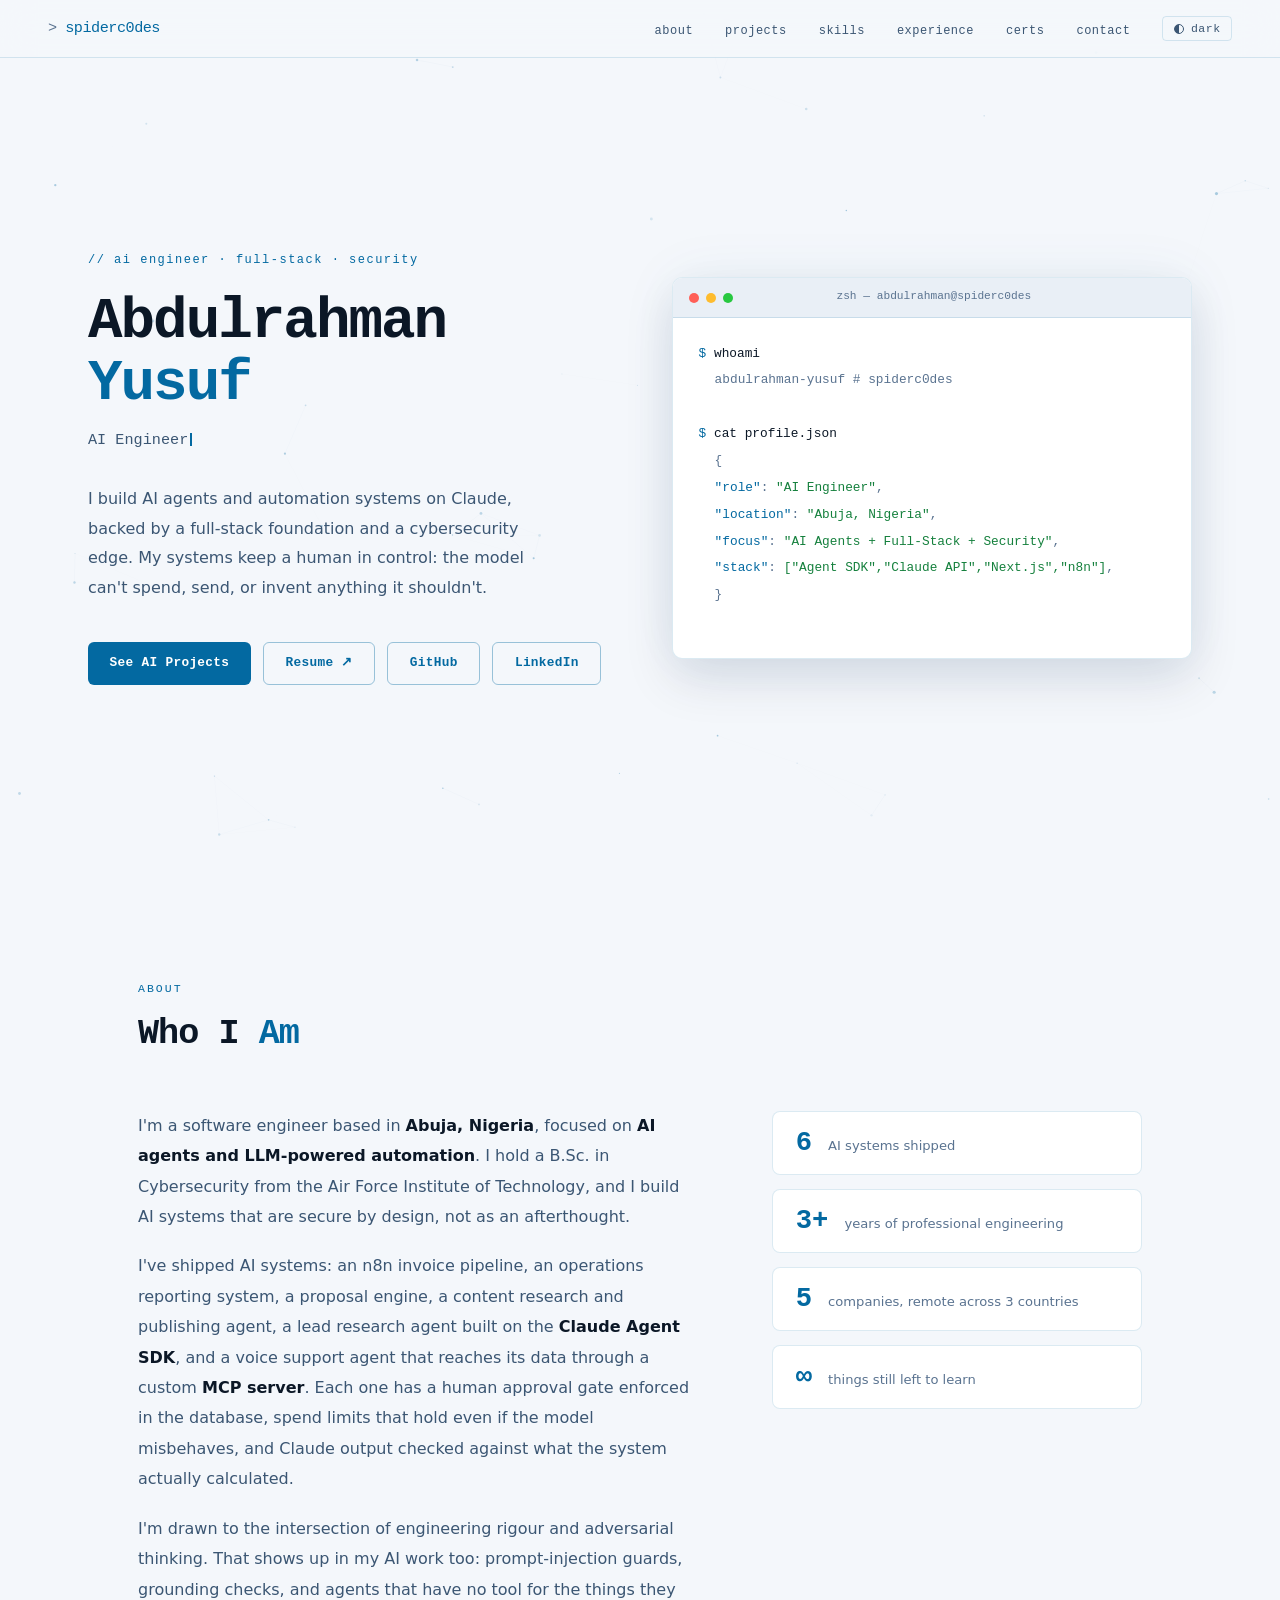
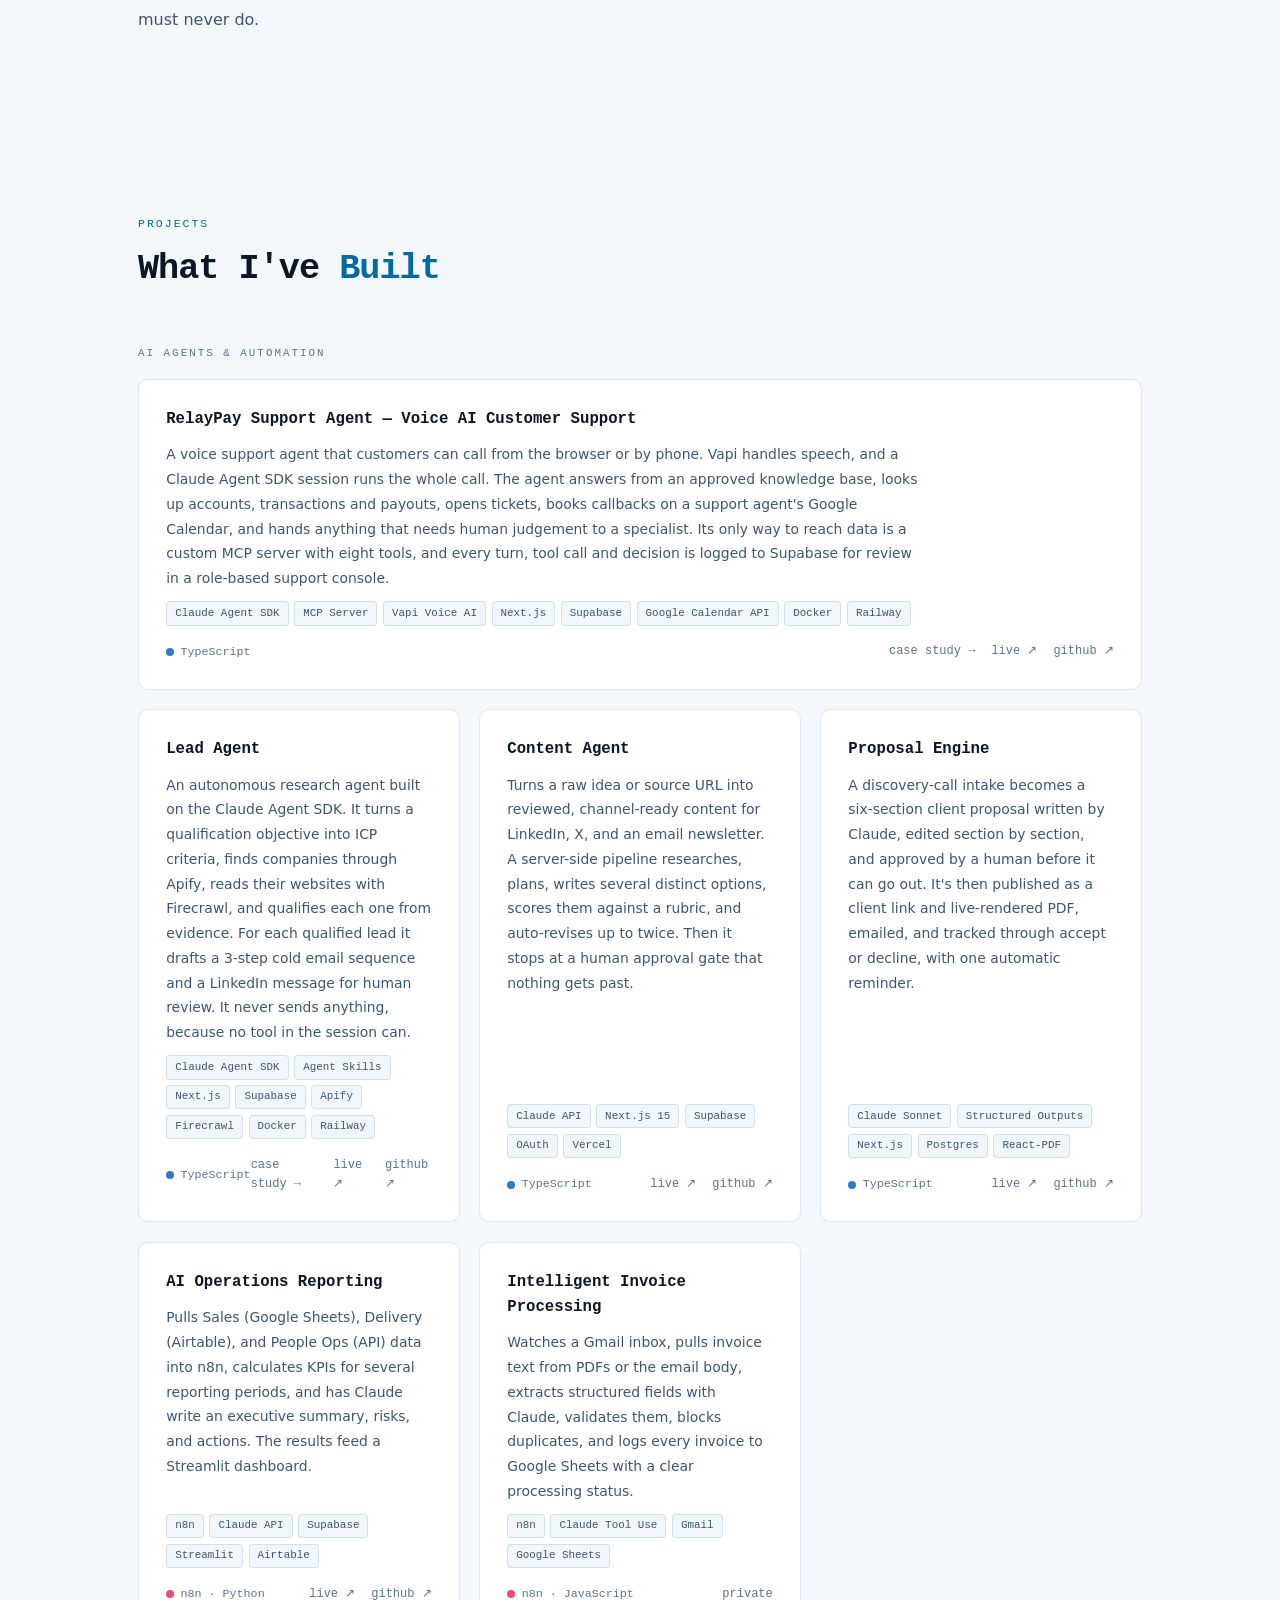
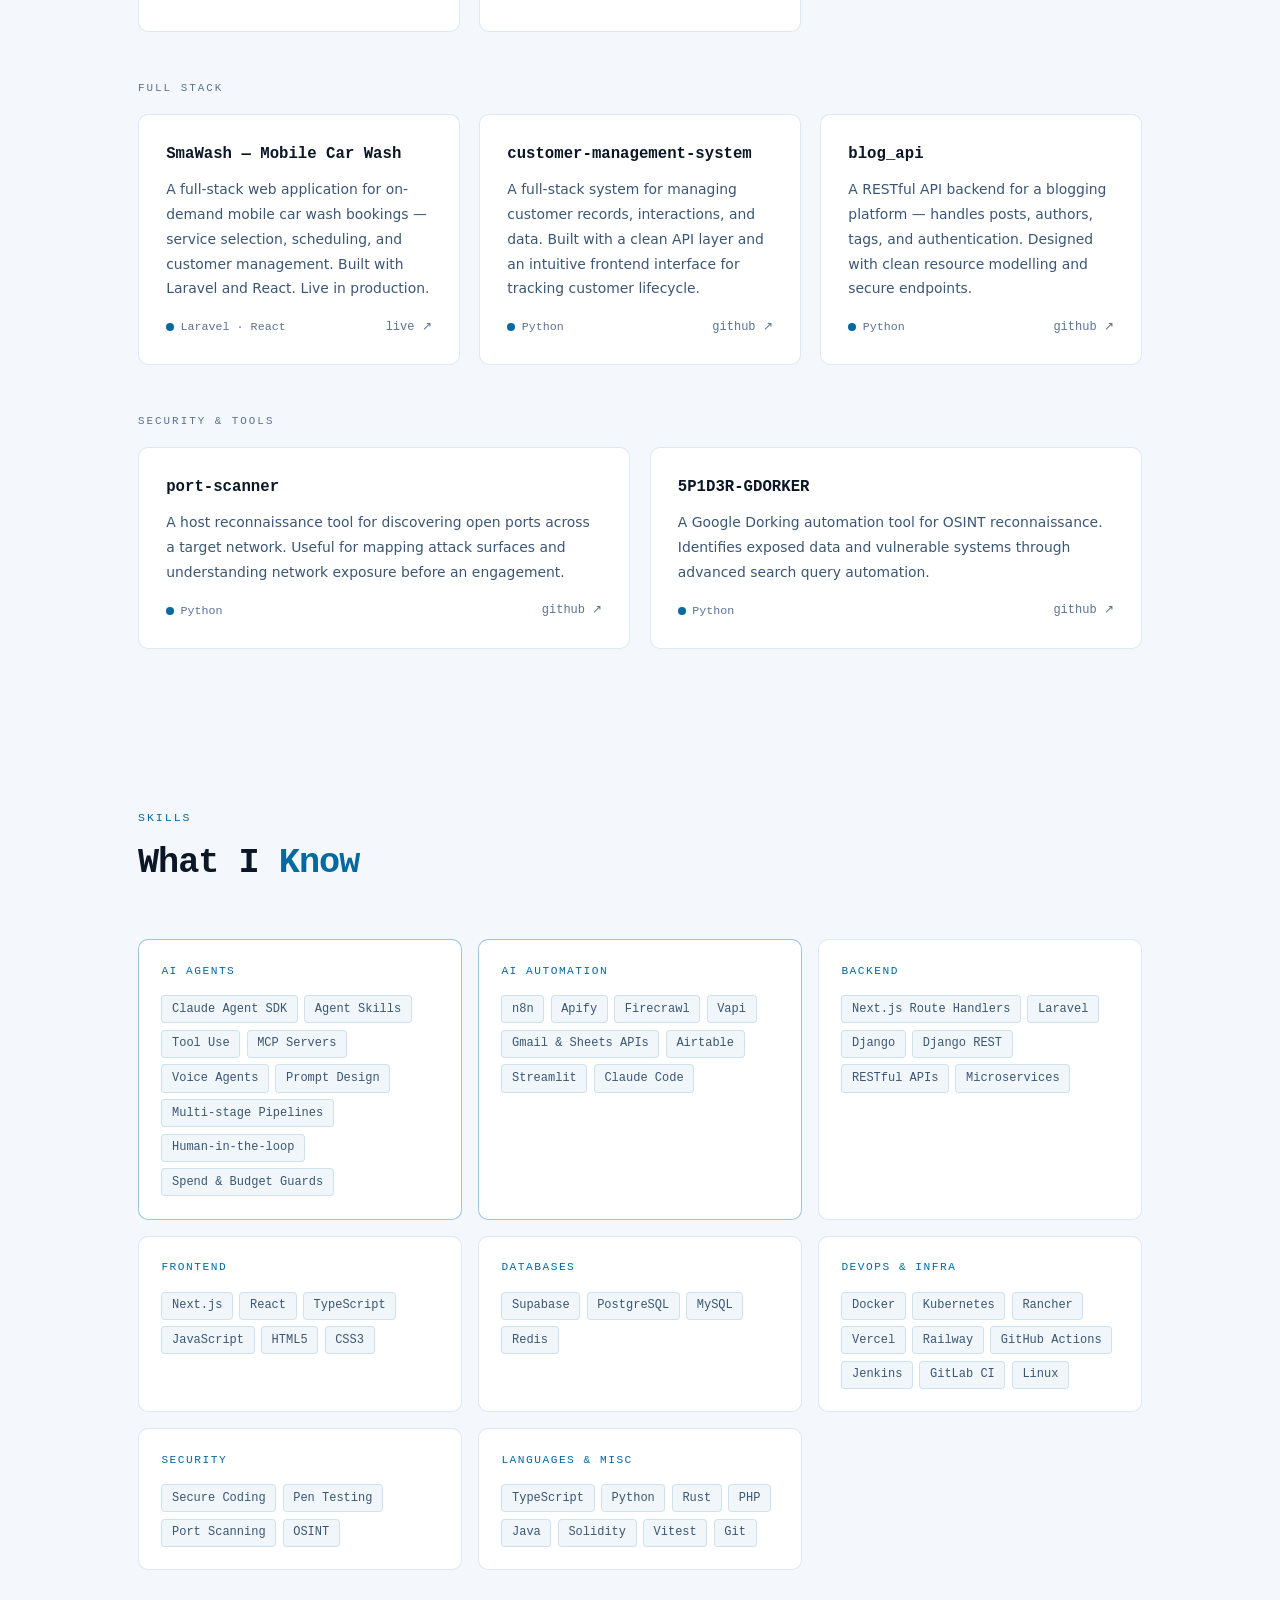
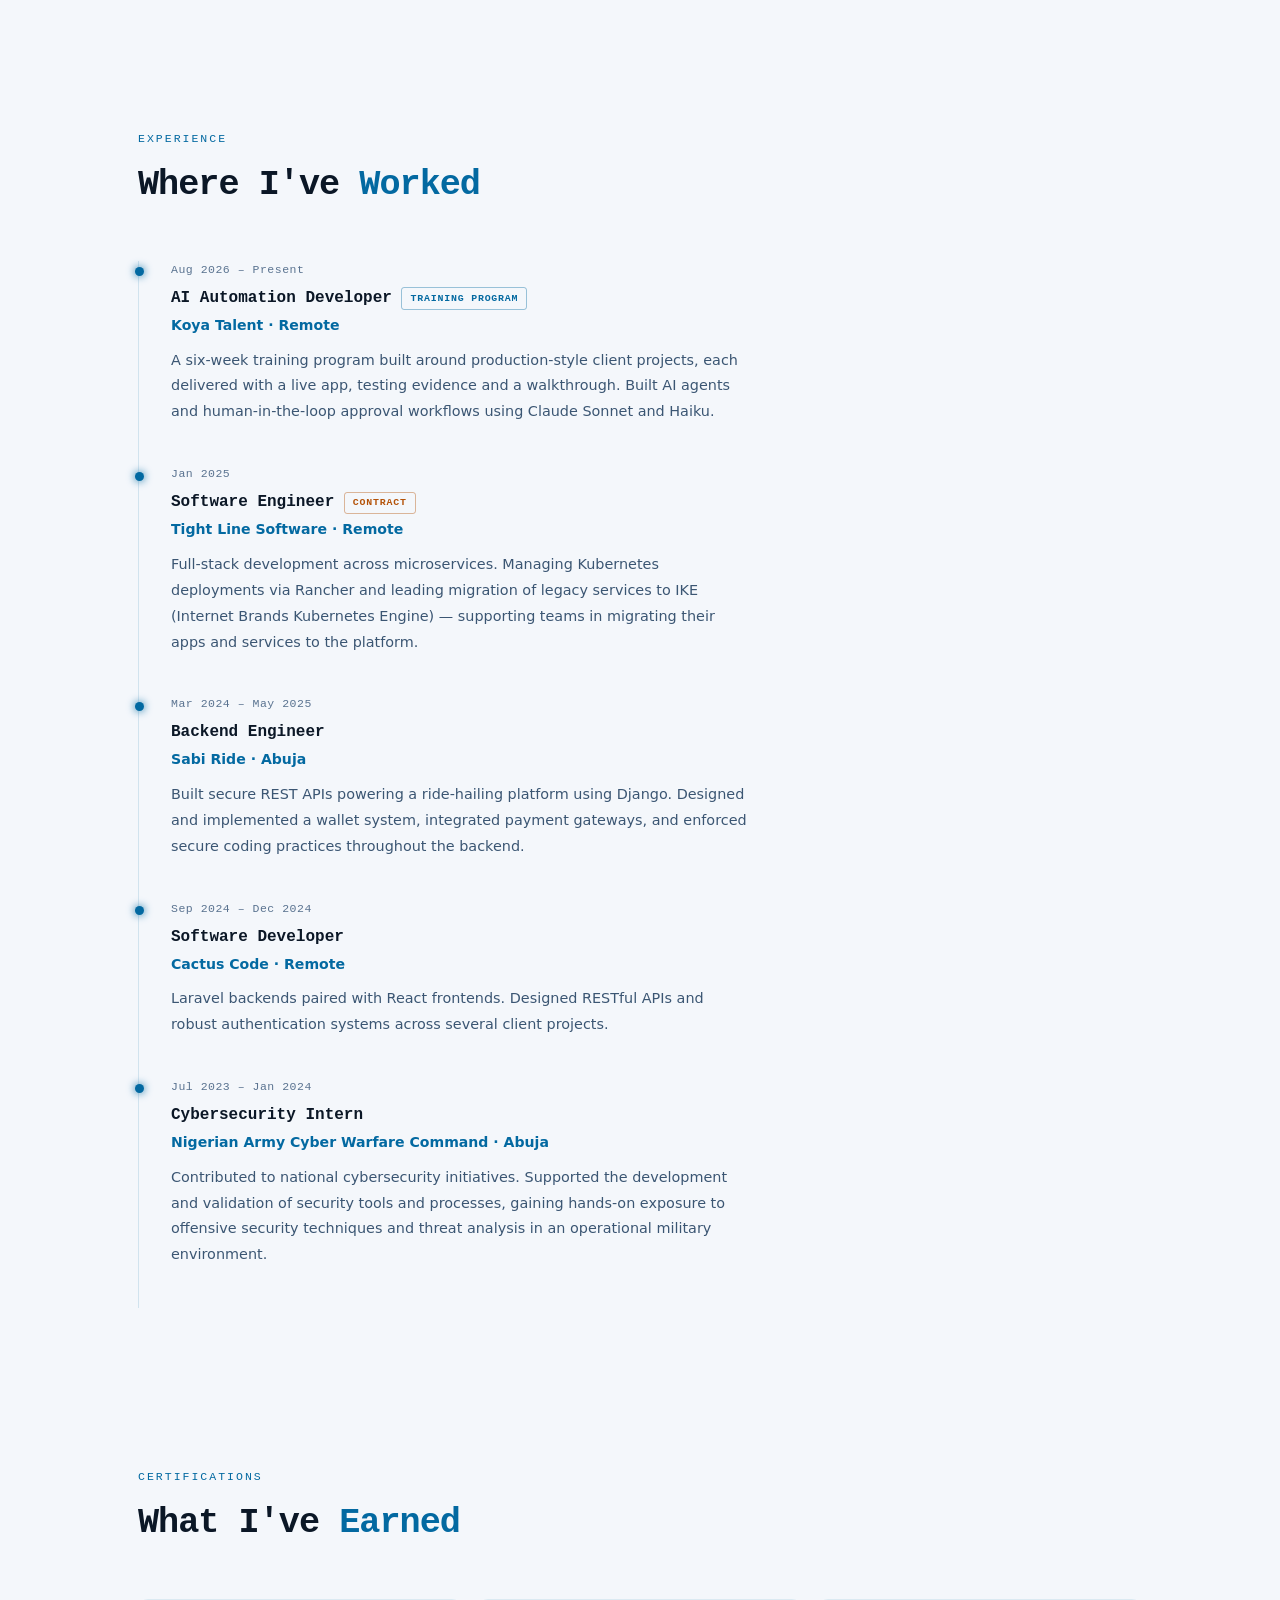
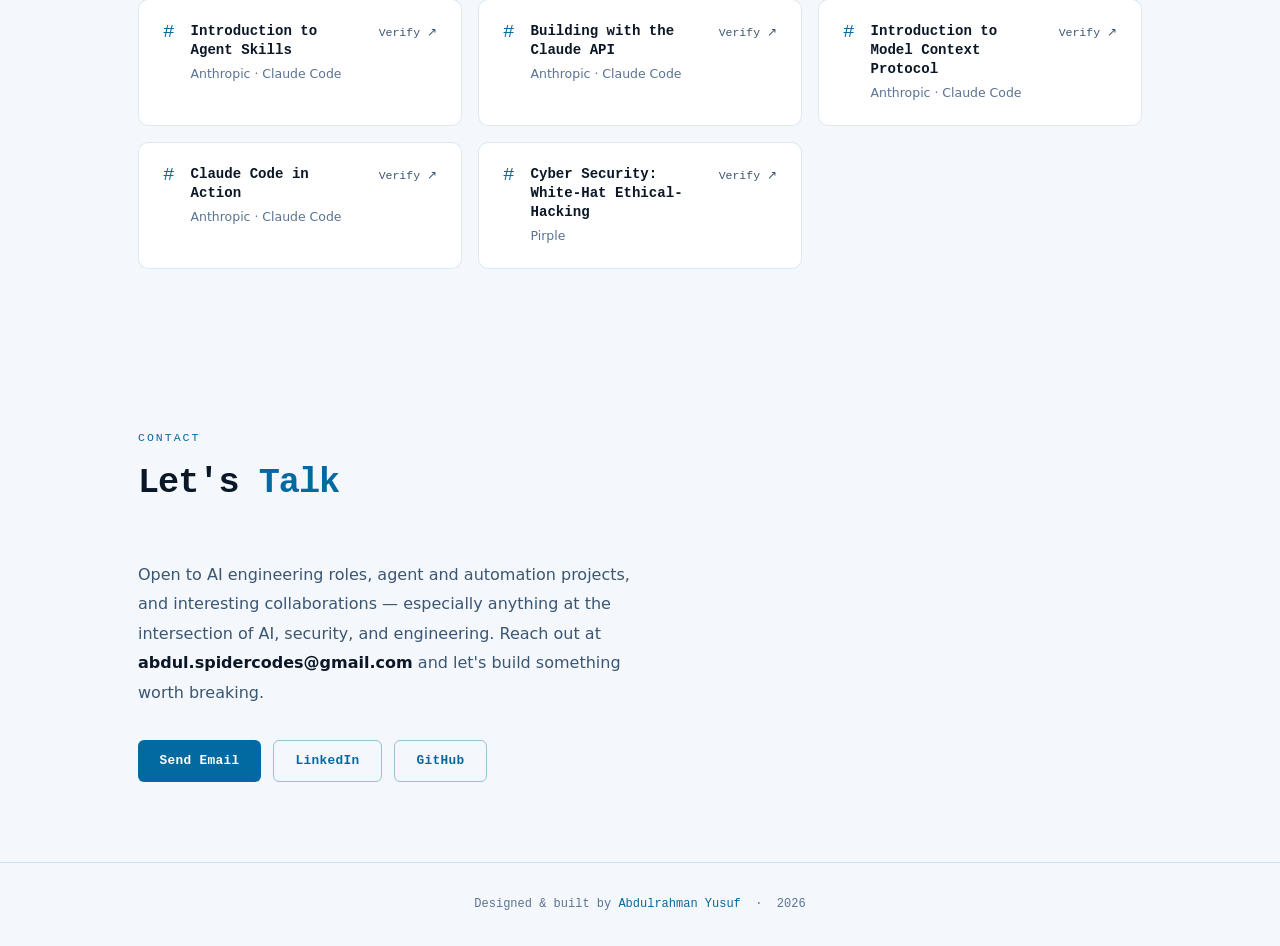
==== commit 36800464: "feat: add Koya Talent training program to experience Co-Authored-By: Claude Opus 5.5 <noreply@anthro" ====
--- a/index.html
+++ b/index.html
@@ -355,6 +355,15 @@
   <p class="s-eye">experience</p>
   <h2 class="s-h">Where I've <span>Worked</span></h2>
   <div class="timeline">
+    <div class="tl-item">
+      <p class="tl-date">Aug 2026 – Present</p>
+      <div class="tl-role-line">
+        <p class="tl-role">AI Automation Developer</p>
+        <span class="badge-prog">Training Program</span>
+      </div>
+      <p class="tl-co">Koya Talent · Remote</p>
+      <p class="tl-desc">A six-week training program built around production-style client projects, each delivered with a live app, testing evidence and a walkthrough. Built AI agents and human-in-the-loop approval workflows using Claude Sonnet and Haiku.</p>
+    </div>
     <div class="tl-item">
       <p class="tl-date">Jan 2025</p>
       <div class="tl-role-line">
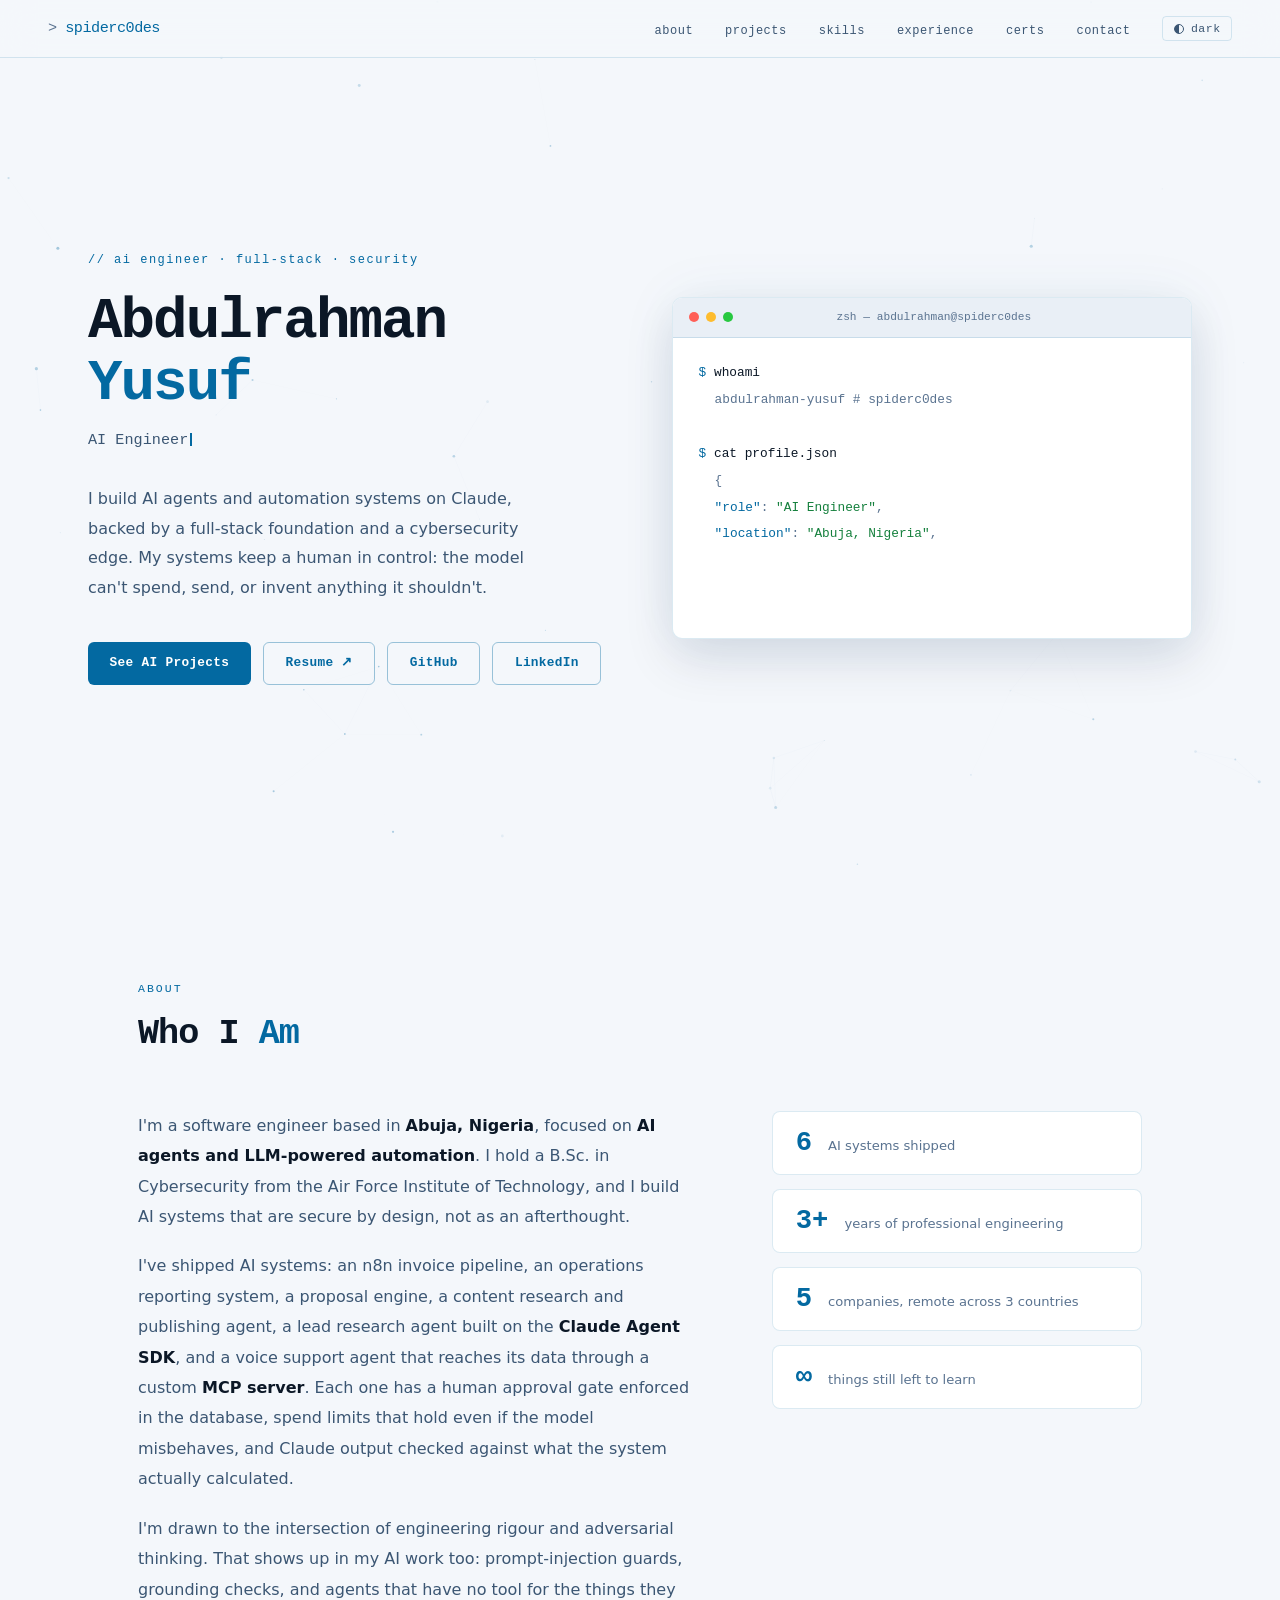
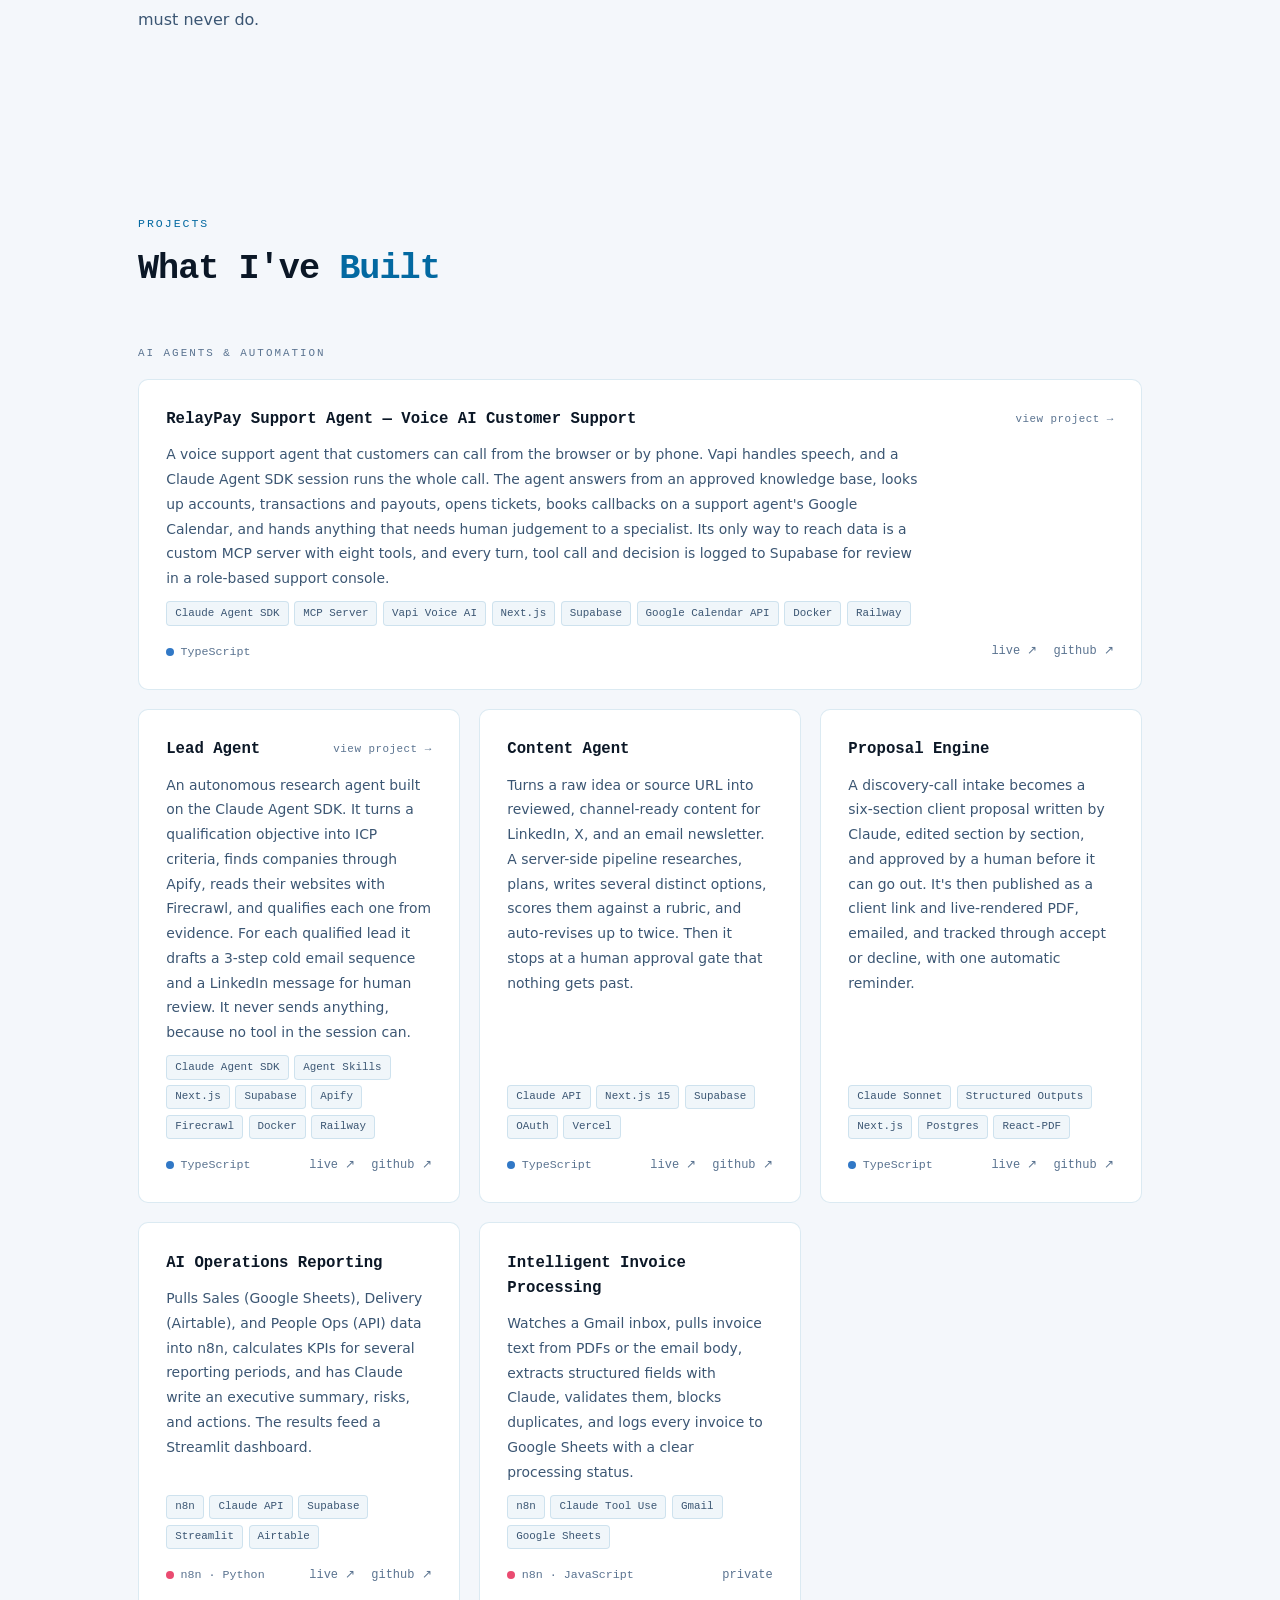
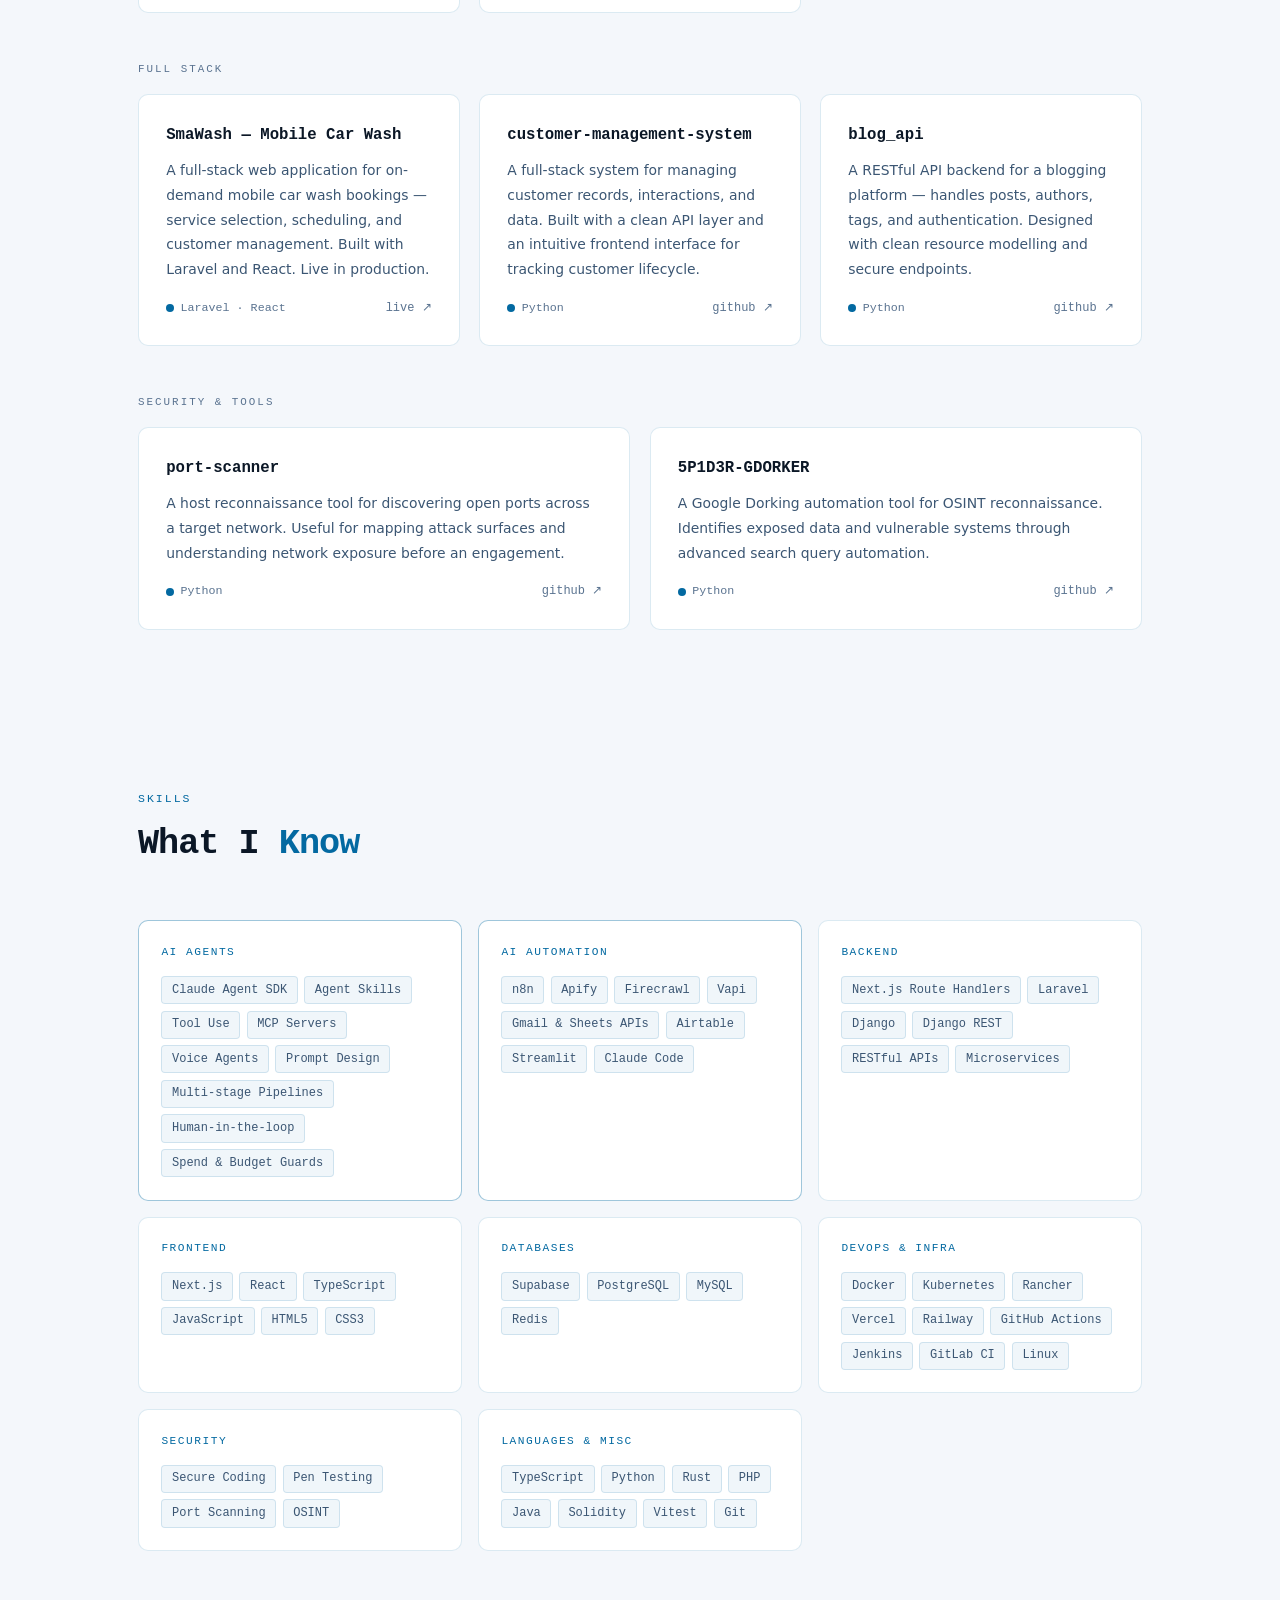
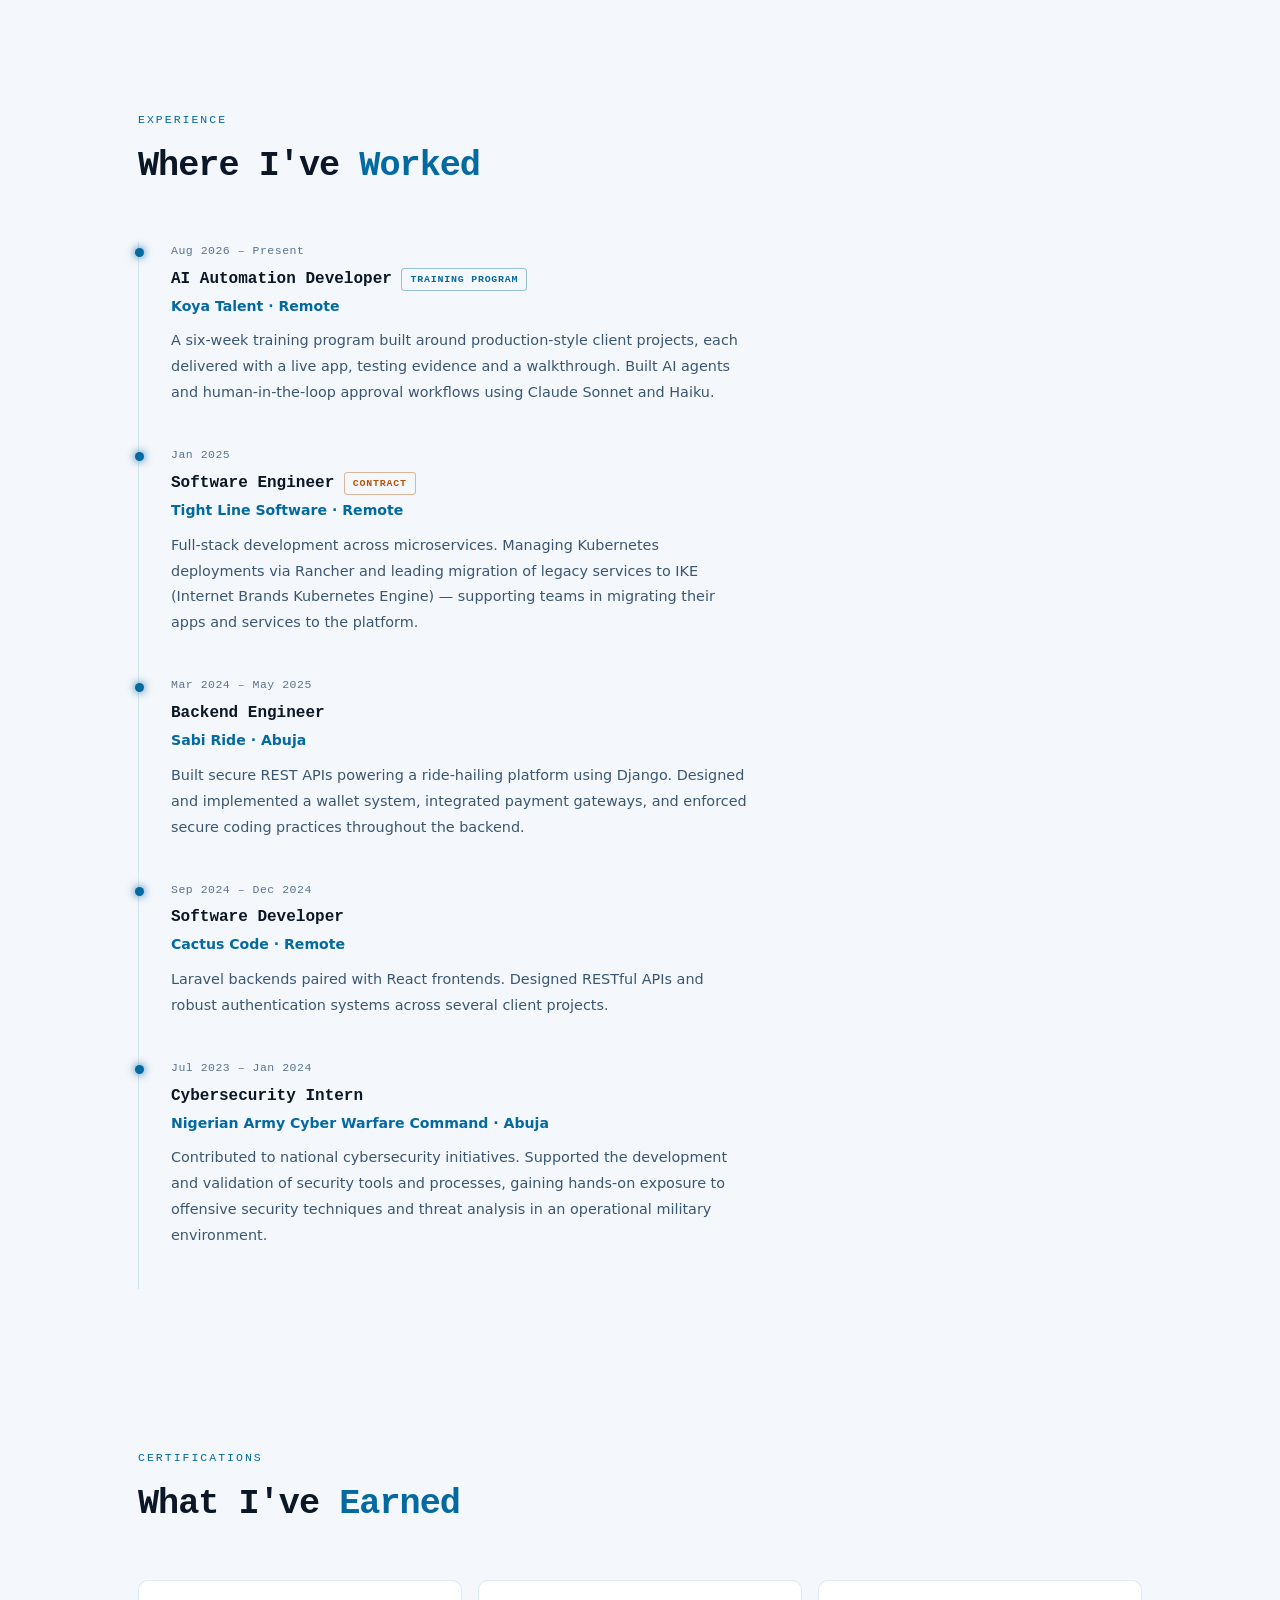
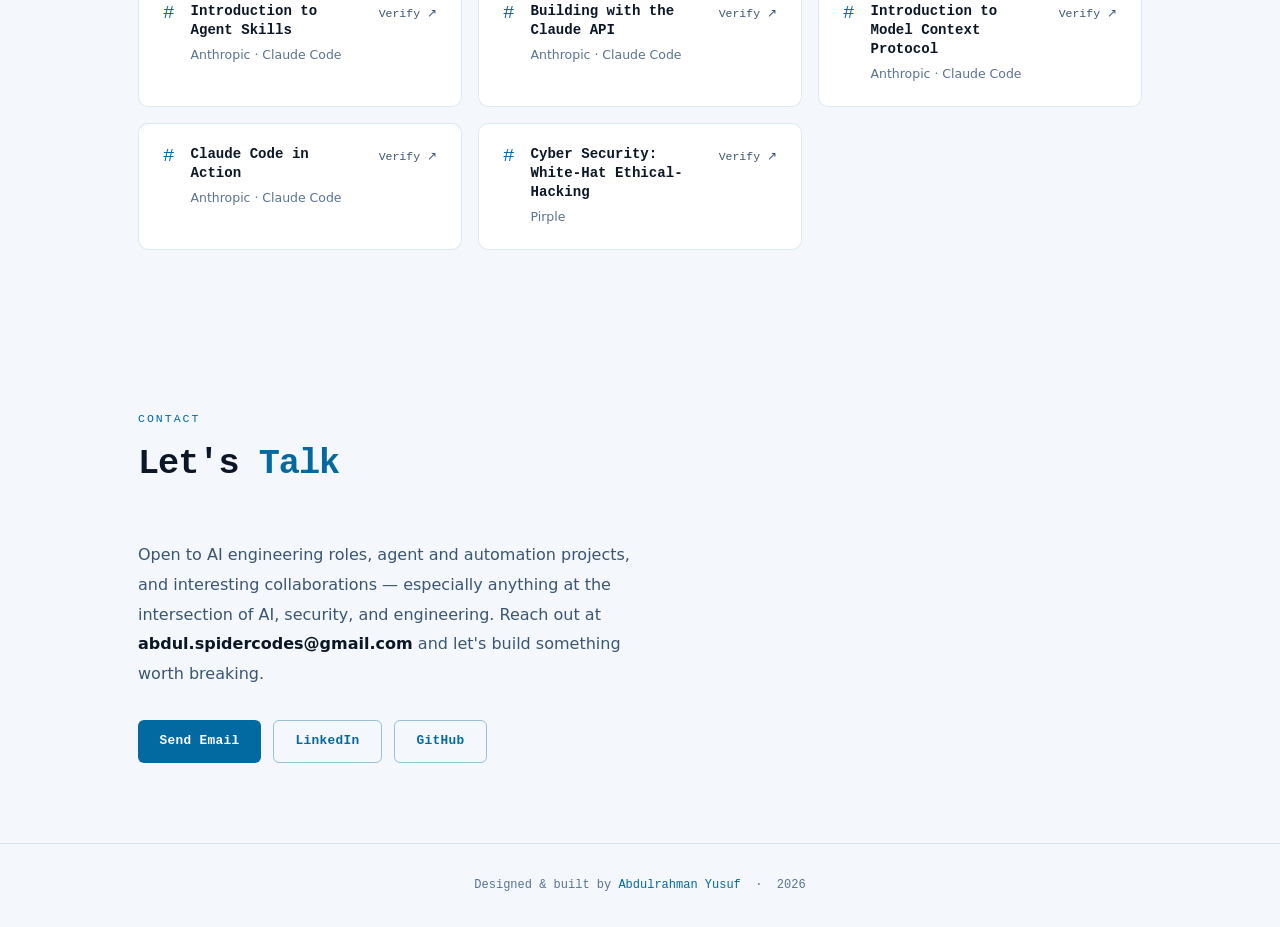
==== commit 5bb50e9c: "feat: make project cards with case studies fully clickable Replace the "case study" links on the Rel" ====
--- a/index.html
+++ b/index.html
@@ -97,9 +97,10 @@
   <p class="proj-group-label">AI Agents &amp; Automation</p>
   <div class="proj-grid">
 
-    <div class="proj-card feature">
+    <div class="proj-card feature linked">
       <div class="proj-top">
-        <p class="proj-name">RelayPay Support Agent — Voice AI Customer Support</p>
+        <p class="proj-name"><a href="projects/relaypay-support.html" class="card-link">RelayPay Support Agent — Voice AI Customer Support</a></p>
+        <span class="proj-go" aria-hidden="true">view project <span class="go-arrow">→</span></span>
       </div>
       <p class="proj-desc">A voice support agent that customers can call from the browser or by phone. Vapi handles speech, and a Claude Agent SDK session runs the whole call. The agent answers from an approved knowledge base, looks up accounts, transactions and payouts, opens tickets, books callbacks on a support agent's Google Calendar, and hands anything that needs human judgement to a specialist. Its only way to reach data is a custom MCP server with eight tools, and every turn, tool call and decision is logged to Supabase for review in a role-based support console.</p>
       <div class="proj-tags">
@@ -108,16 +109,16 @@
       <div class="proj-foot">
         <span class="proj-lang"><span class="l-dot ts"></span> TypeScript</span>
         <span class="proj-links">
-          <a href="projects/relaypay-support.html" class="proj-lk">case study →</a>
           <a href="https://relaypay-support.up.railway.app" target="_blank" rel="noopener" class="proj-lk">live ↗</a>
           <a href="https://github.com/spiderc0des/support-agent" target="_blank" rel="noopener" class="proj-lk">github ↗</a>
         </span>
       </div>
     </div>
 
-    <div class="proj-card">
+    <div class="proj-card linked">
       <div class="proj-top">
-        <p class="proj-name">Lead Agent</p>
+        <p class="proj-name"><a href="projects/lead-agent.html" class="card-link">Lead Agent</a></p>
+        <span class="proj-go" aria-hidden="true">view project <span class="go-arrow">→</span></span>
       </div>
       <p class="proj-desc">An autonomous research agent built on the Claude Agent SDK. It turns a qualification objective into ICP criteria, finds companies through Apify, reads their websites with Firecrawl, and qualifies each one from evidence. For each qualified lead it drafts a 3-step cold email sequence and a LinkedIn message for human review. It never sends anything, because no tool in the session can.</p>
       <div class="proj-tags">
@@ -126,7 +127,6 @@
       <div class="proj-foot">
         <span class="proj-lang"><span class="l-dot ts"></span> TypeScript</span>
         <span class="proj-links">
-          <a href="projects/lead-agent.html" class="proj-lk">case study →</a>
           <a href="https://koya-lead-agent.up.railway.app" target="_blank" rel="noopener" class="proj-lk">live ↗</a>
           <a href="https://github.com/spiderc0des/ai-lead-agent" target="_blank" rel="noopener" class="proj-lk">github ↗</a>
         </span>
--- a/css/style.css
+++ b/css/style.css
@@ -940,3 +940,29 @@
   .nav-right { gap: 1rem; }
   .cs-hero { padding-left: 1rem; padding-right: 1rem; }
 }
+
+/* ── CLICKABLE PROJECT CARDS ─────── */
+/* The title link stretches over the whole card; the live/github links sit above it. */
+.proj-card.linked { position: relative; cursor: pointer; }
+.card-link { color: inherit; text-decoration: none; transition: color 0.2s; }
+.card-link::after { content: ''; position: absolute; inset: 0; z-index: 1; border-radius: inherit; }
+.proj-card.linked .proj-links a { position: relative; z-index: 2; }
+
+.proj-go {
+  font-family: var(--mono);
+  font-size: 0.68rem;
+  letter-spacing: 0.5px;
+  color: var(--muted);
+  white-space: nowrap;
+  flex-shrink: 0;
+  transition: color 0.2s;
+}
+.go-arrow { display: inline-block; transition: transform 0.2s; }
+
+.proj-card.linked:hover { border-color: var(--sky); }
+.proj-card.linked:hover .card-link { color: var(--sky); }
+.proj-card.linked:hover .proj-go { color: var(--sky); }
+.proj-card.linked:hover .go-arrow { transform: translateX(4px); }
+
+.proj-card.linked:has(.card-link:focus-visible) { border-color: var(--sky); box-shadow: 0 0 0 2px var(--sky); }
+.card-link:focus-visible { outline: none; }
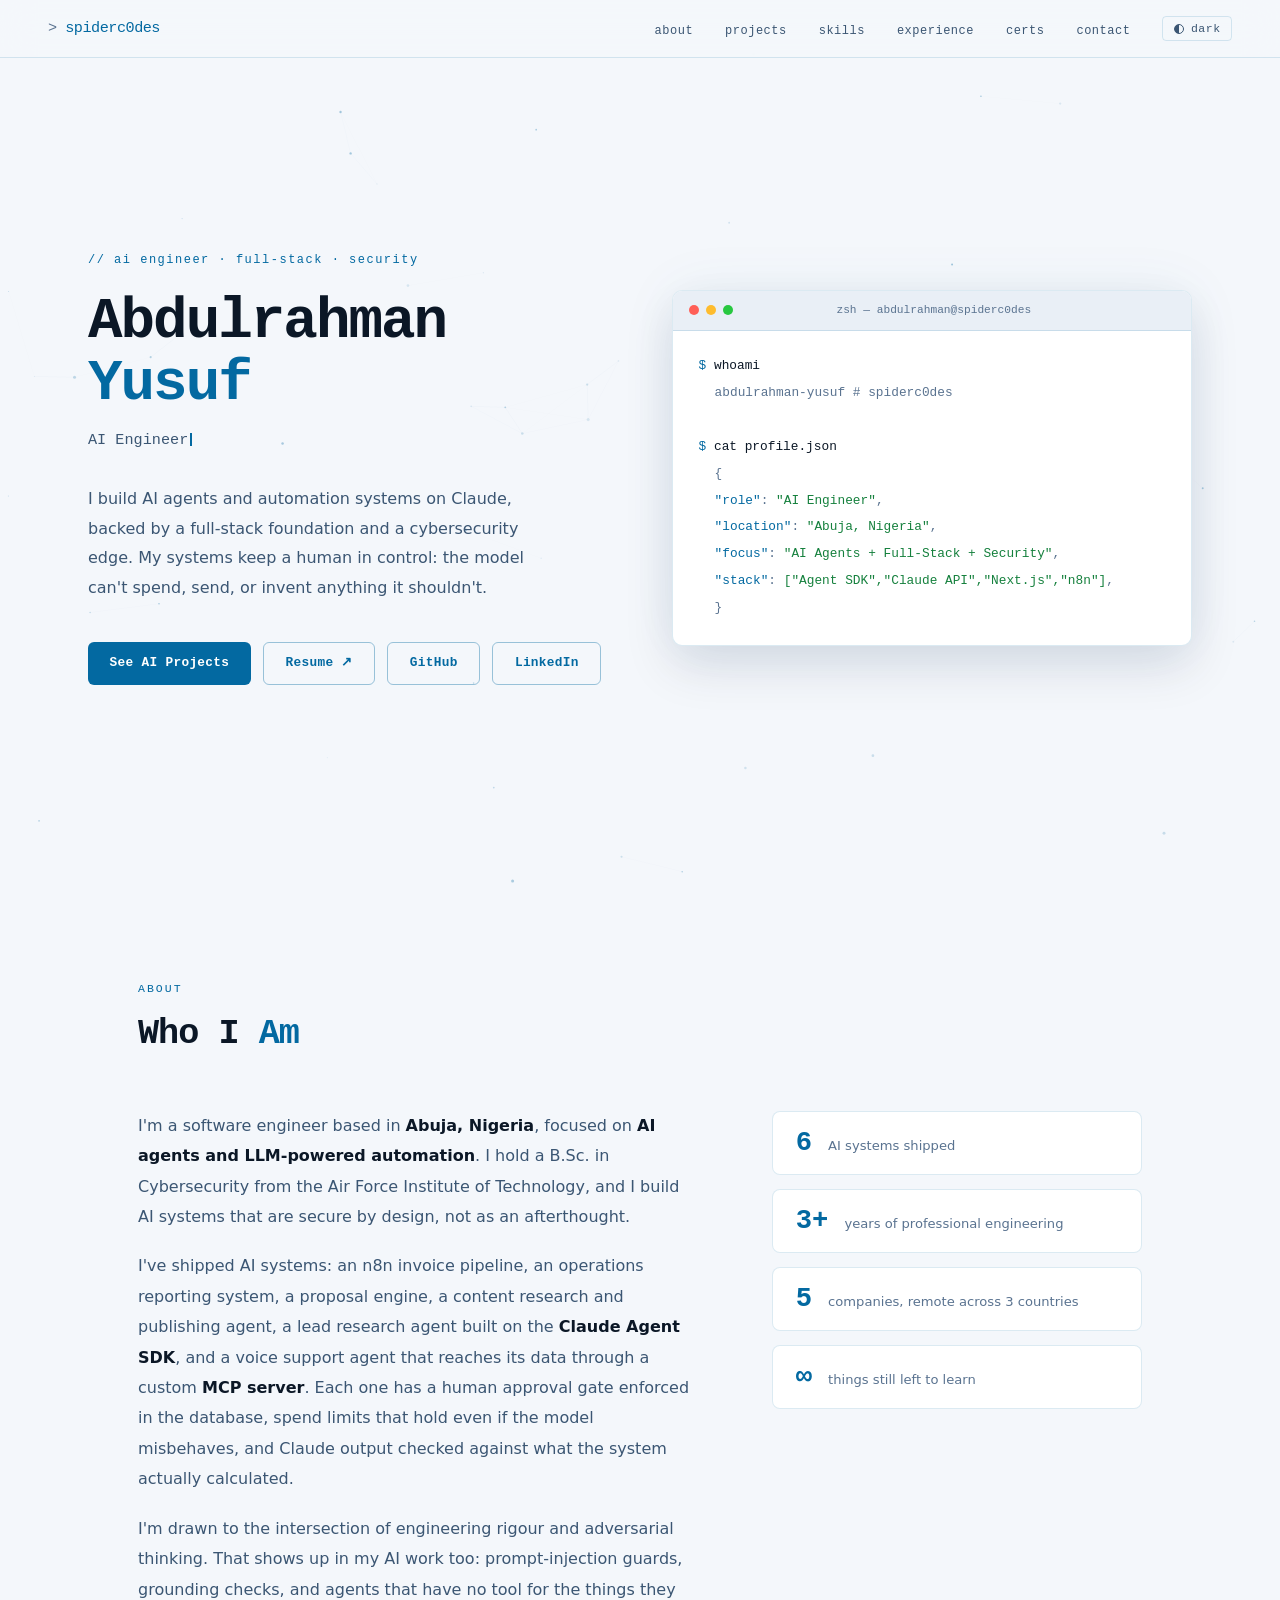
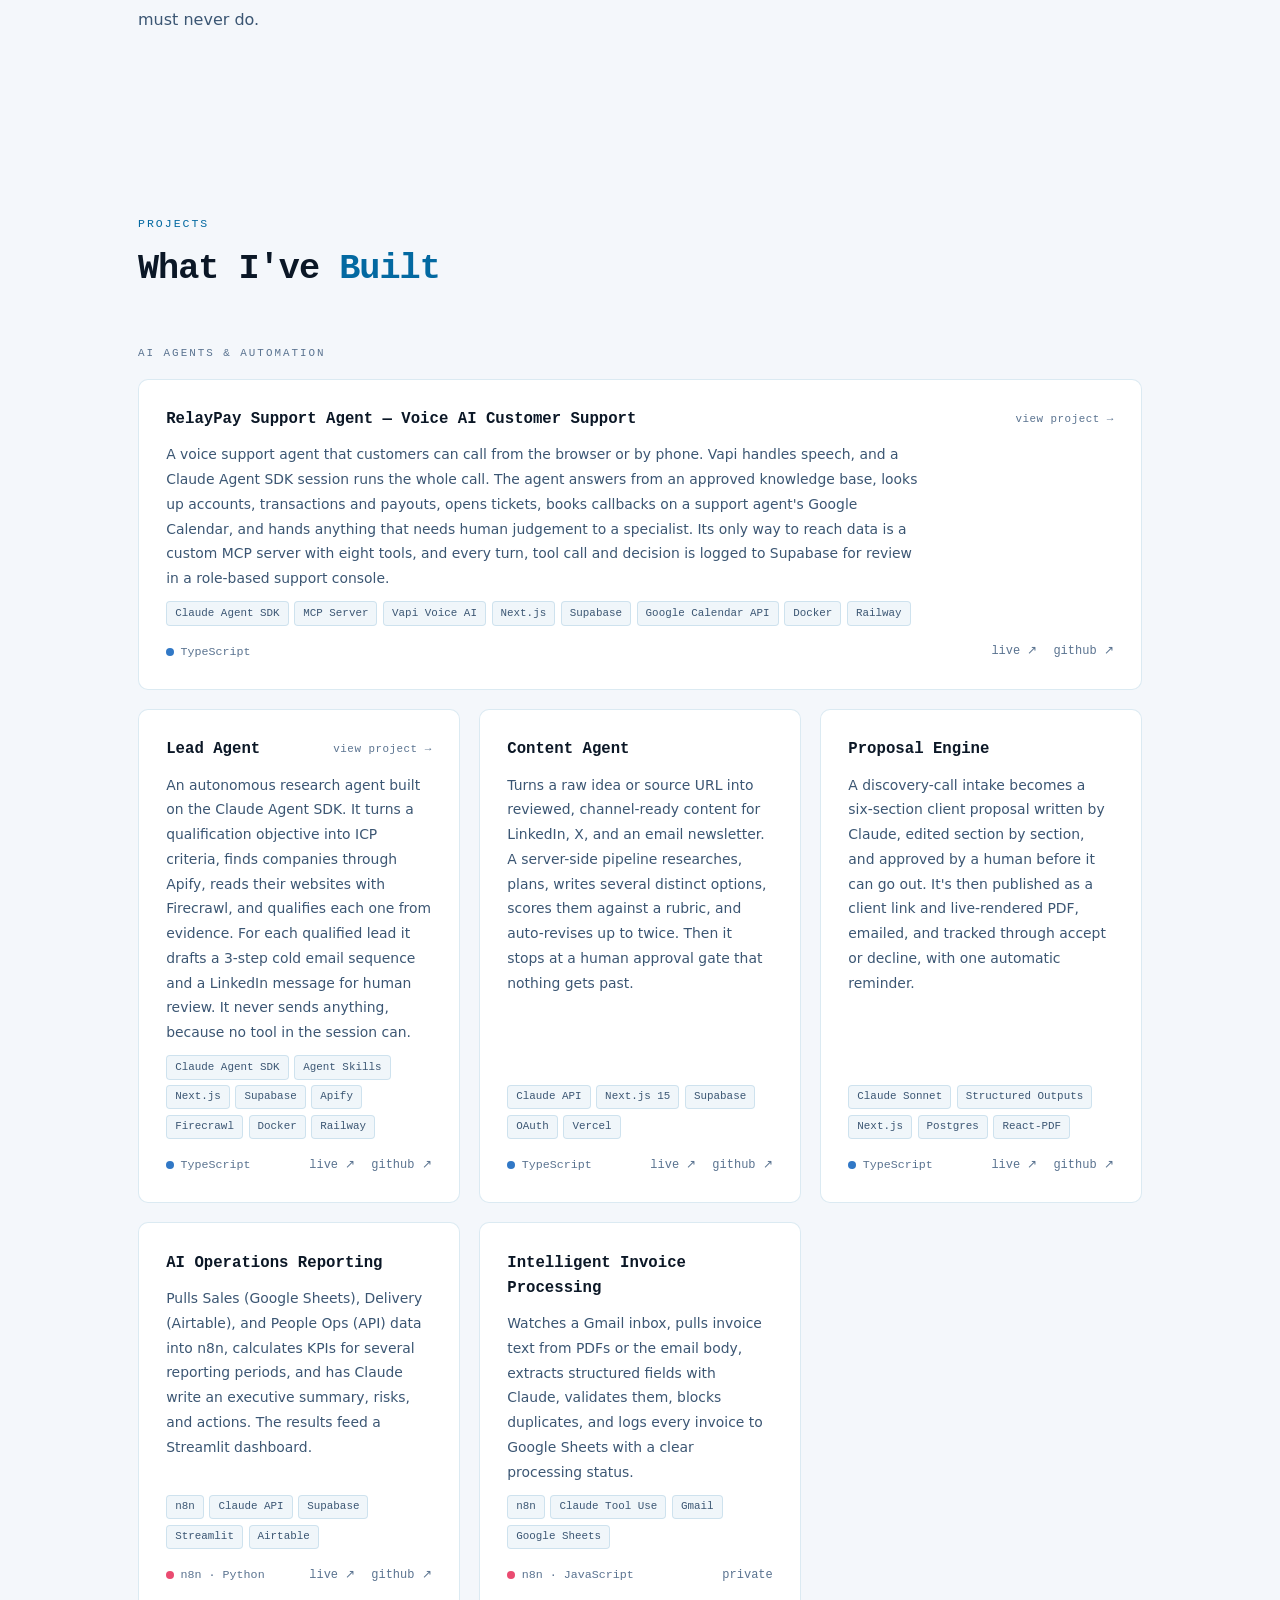
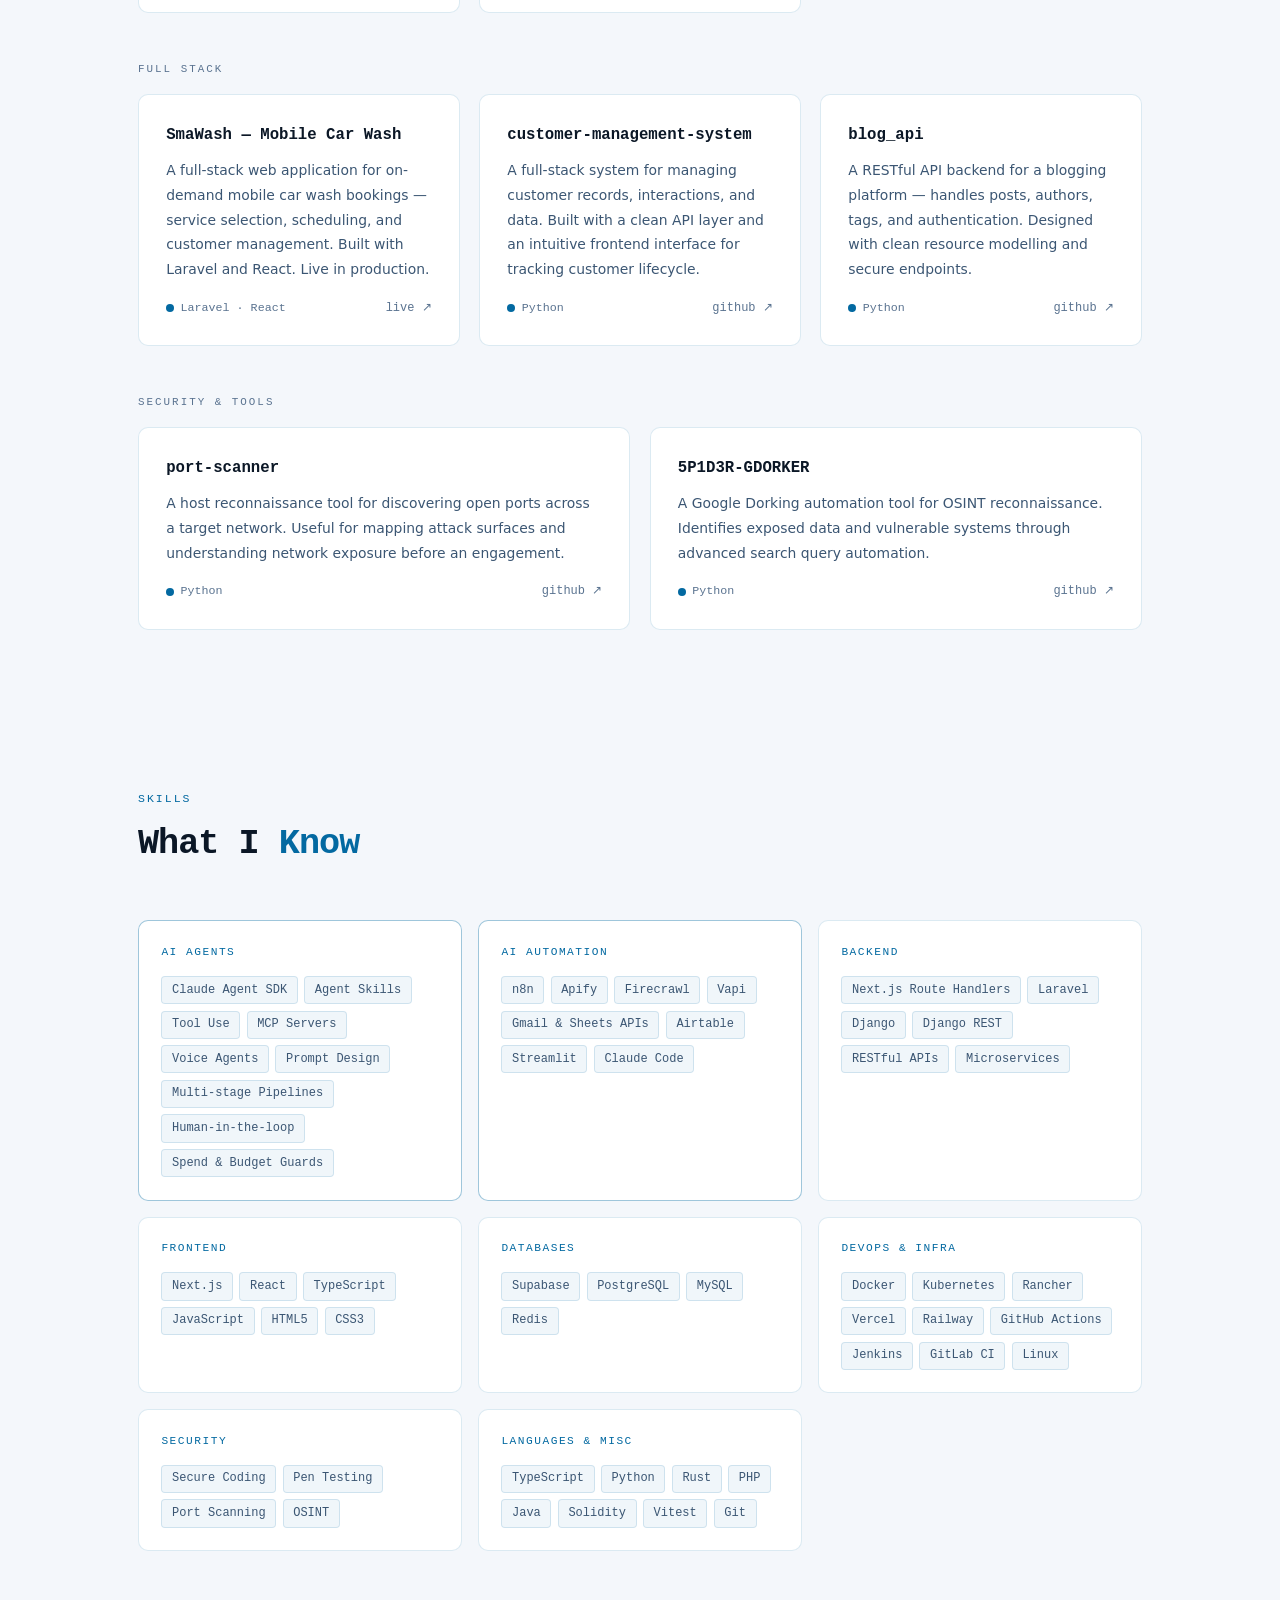
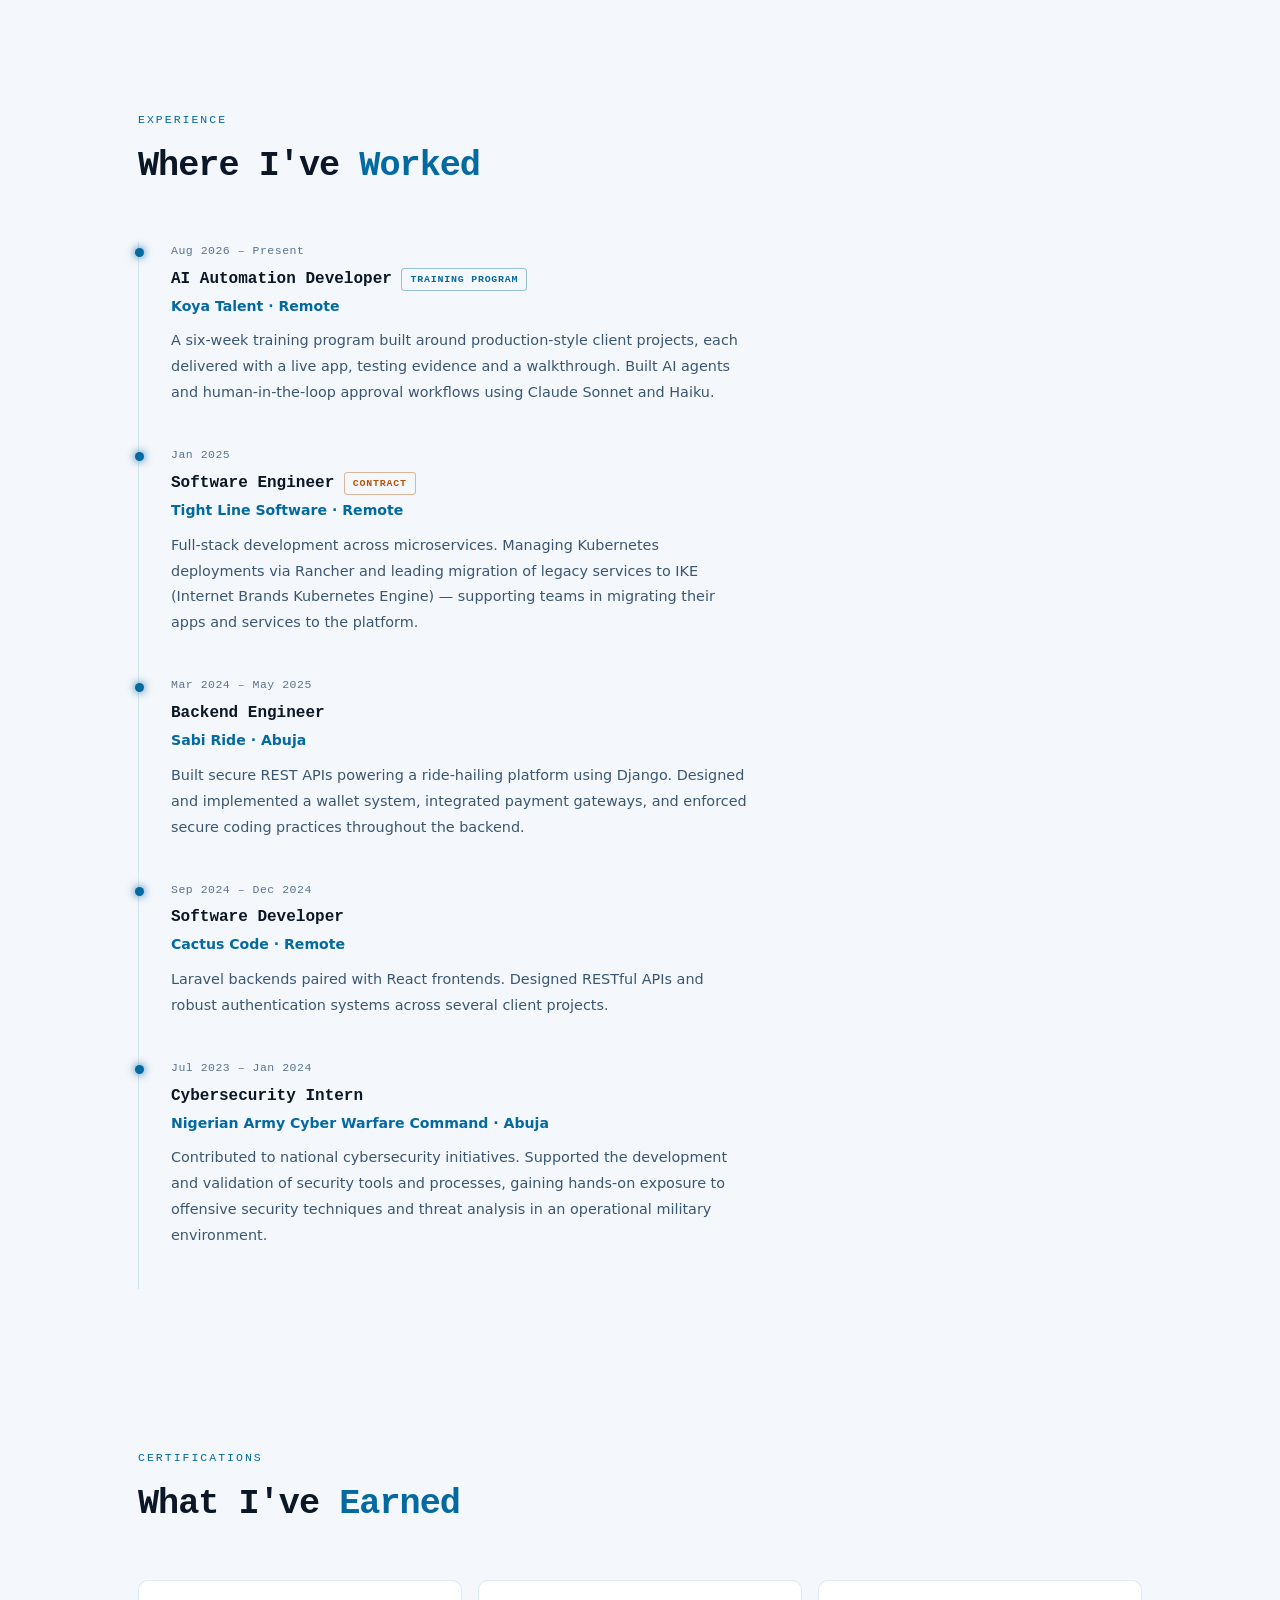
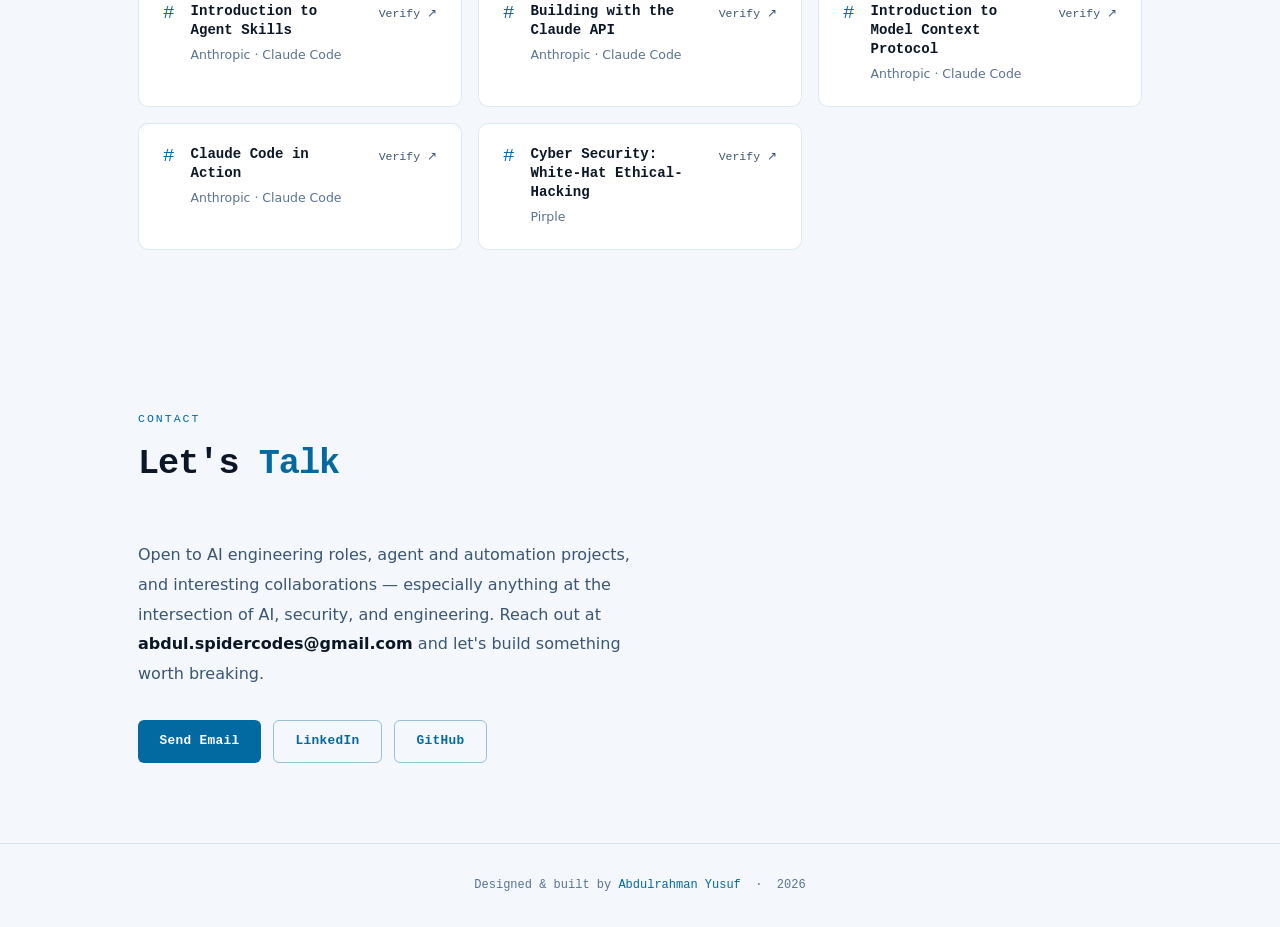
==== commit d0926f94: "fix: use "view project" as the card link instead of the heading Co-Authored-By: Claude Opus 5.5 <nor" ====
--- a/index.html
+++ b/index.html
@@ -99,8 +99,8 @@
 
     <div class="proj-card feature linked">
       <div class="proj-top">
-        <p class="proj-name"><a href="projects/relaypay-support.html" class="card-link">RelayPay Support Agent — Voice AI Customer Support</a></p>
-        <span class="proj-go" aria-hidden="true">view project <span class="go-arrow">→</span></span>
+        <p class="proj-name">RelayPay Support Agent — Voice AI Customer Support</p>
+        <a href="projects/relaypay-support.html" class="proj-go card-link" aria-label="View project: RelayPay Support Agent — Voice AI Customer Support">view project <span class="go-arrow">→</span></a>
       </div>
       <p class="proj-desc">A voice support agent that customers can call from the browser or by phone. Vapi handles speech, and a Claude Agent SDK session runs the whole call. The agent answers from an approved knowledge base, looks up accounts, transactions and payouts, opens tickets, books callbacks on a support agent's Google Calendar, and hands anything that needs human judgement to a specialist. Its only way to reach data is a custom MCP server with eight tools, and every turn, tool call and decision is logged to Supabase for review in a role-based support console.</p>
       <div class="proj-tags">
@@ -117,8 +117,8 @@
 
     <div class="proj-card linked">
       <div class="proj-top">
-        <p class="proj-name"><a href="projects/lead-agent.html" class="card-link">Lead Agent</a></p>
-        <span class="proj-go" aria-hidden="true">view project <span class="go-arrow">→</span></span>
+        <p class="proj-name">Lead Agent</p>
+        <a href="projects/lead-agent.html" class="proj-go card-link" aria-label="View project: Lead Agent">view project <span class="go-arrow">→</span></a>
       </div>
       <p class="proj-desc">An autonomous research agent built on the Claude Agent SDK. It turns a qualification objective into ICP criteria, finds companies through Apify, reads their websites with Firecrawl, and qualifies each one from evidence. For each qualified lead it drafts a 3-step cold email sequence and a LinkedIn message for human review. It never sends anything, because no tool in the session can.</p>
       <div class="proj-tags">
--- a/css/style.css
+++ b/css/style.css
@@ -944,7 +944,7 @@
 /* ── CLICKABLE PROJECT CARDS ─────── */
 /* The title link stretches over the whole card; the live/github links sit above it. */
 .proj-card.linked { position: relative; cursor: pointer; }
-.card-link { color: inherit; text-decoration: none; transition: color 0.2s; }
+.card-link { text-decoration: none; }
 .card-link::after { content: ''; position: absolute; inset: 0; z-index: 1; border-radius: inherit; }
 .proj-card.linked .proj-links a { position: relative; z-index: 2; }
 
@@ -960,7 +960,6 @@
 .go-arrow { display: inline-block; transition: transform 0.2s; }
 
 .proj-card.linked:hover { border-color: var(--sky); }
-.proj-card.linked:hover .card-link { color: var(--sky); }
 .proj-card.linked:hover .proj-go { color: var(--sky); }
 .proj-card.linked:hover .go-arrow { transform: translateX(4px); }
 
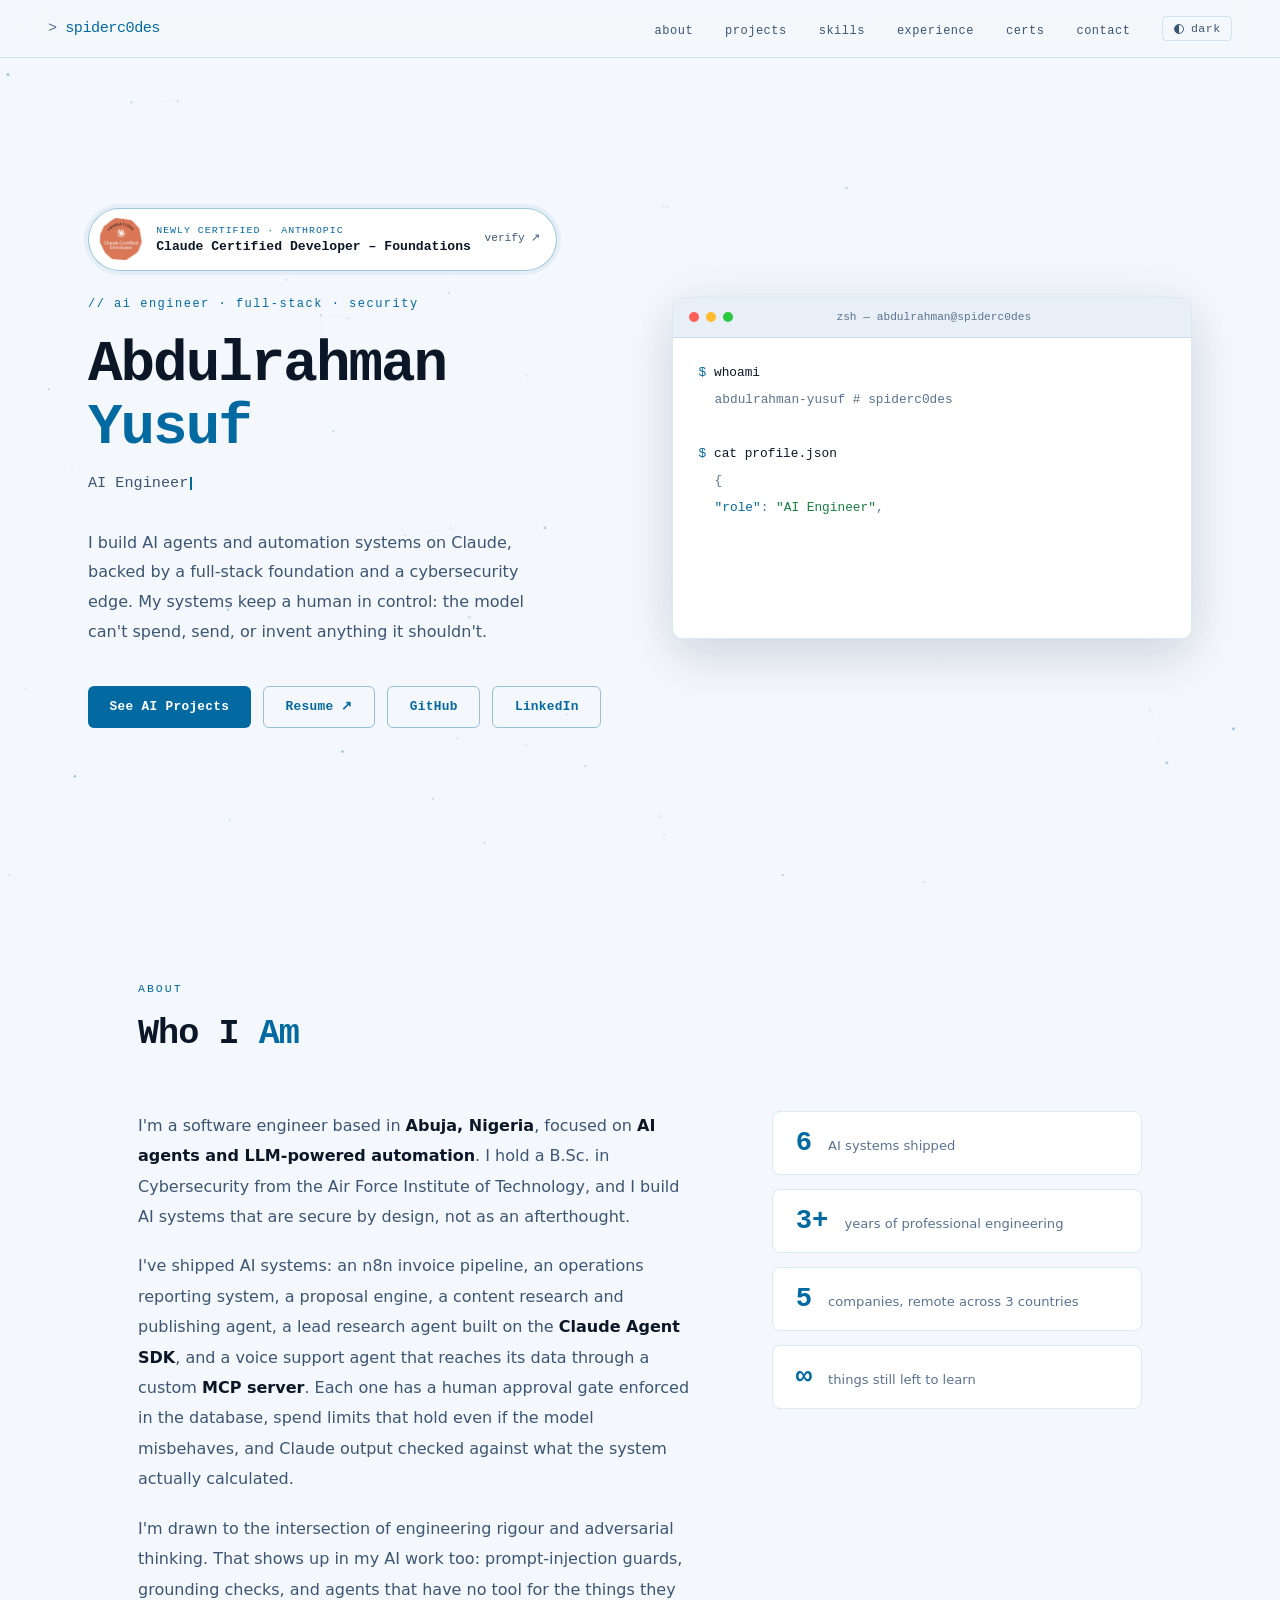
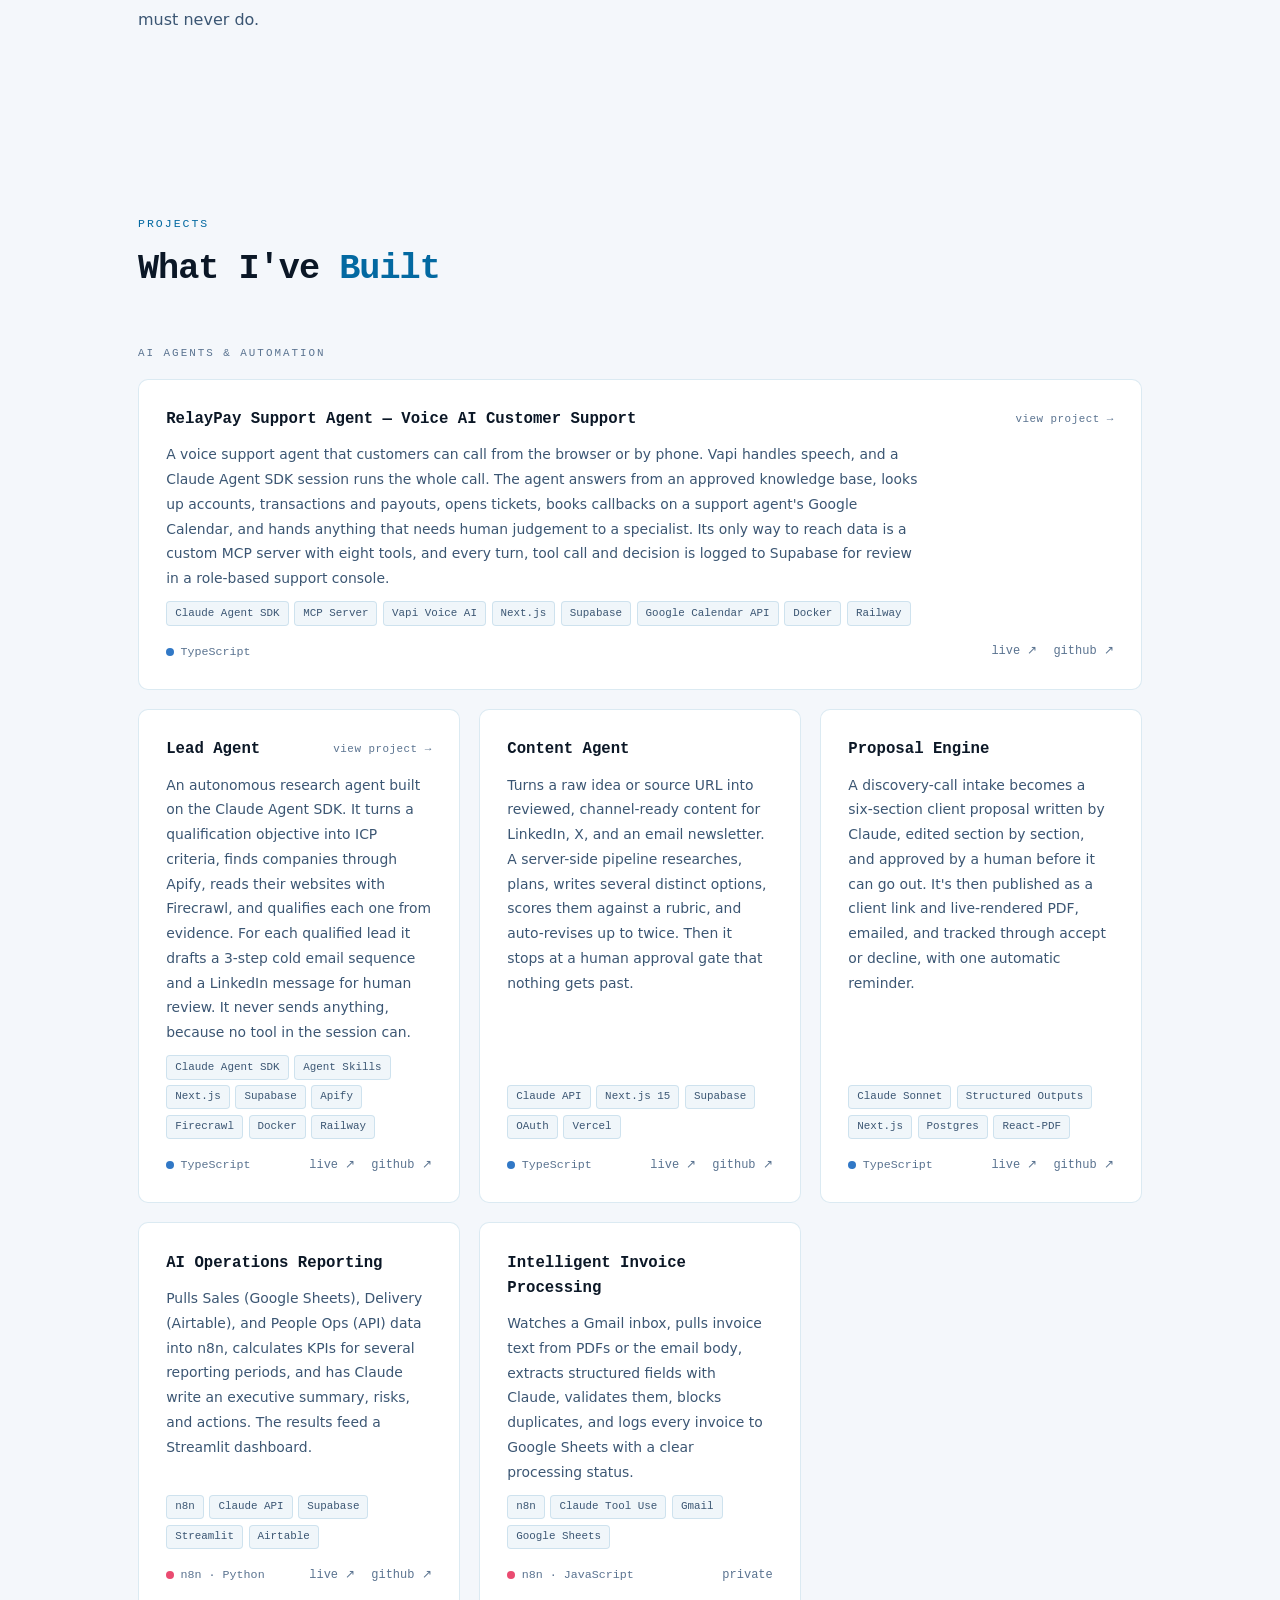
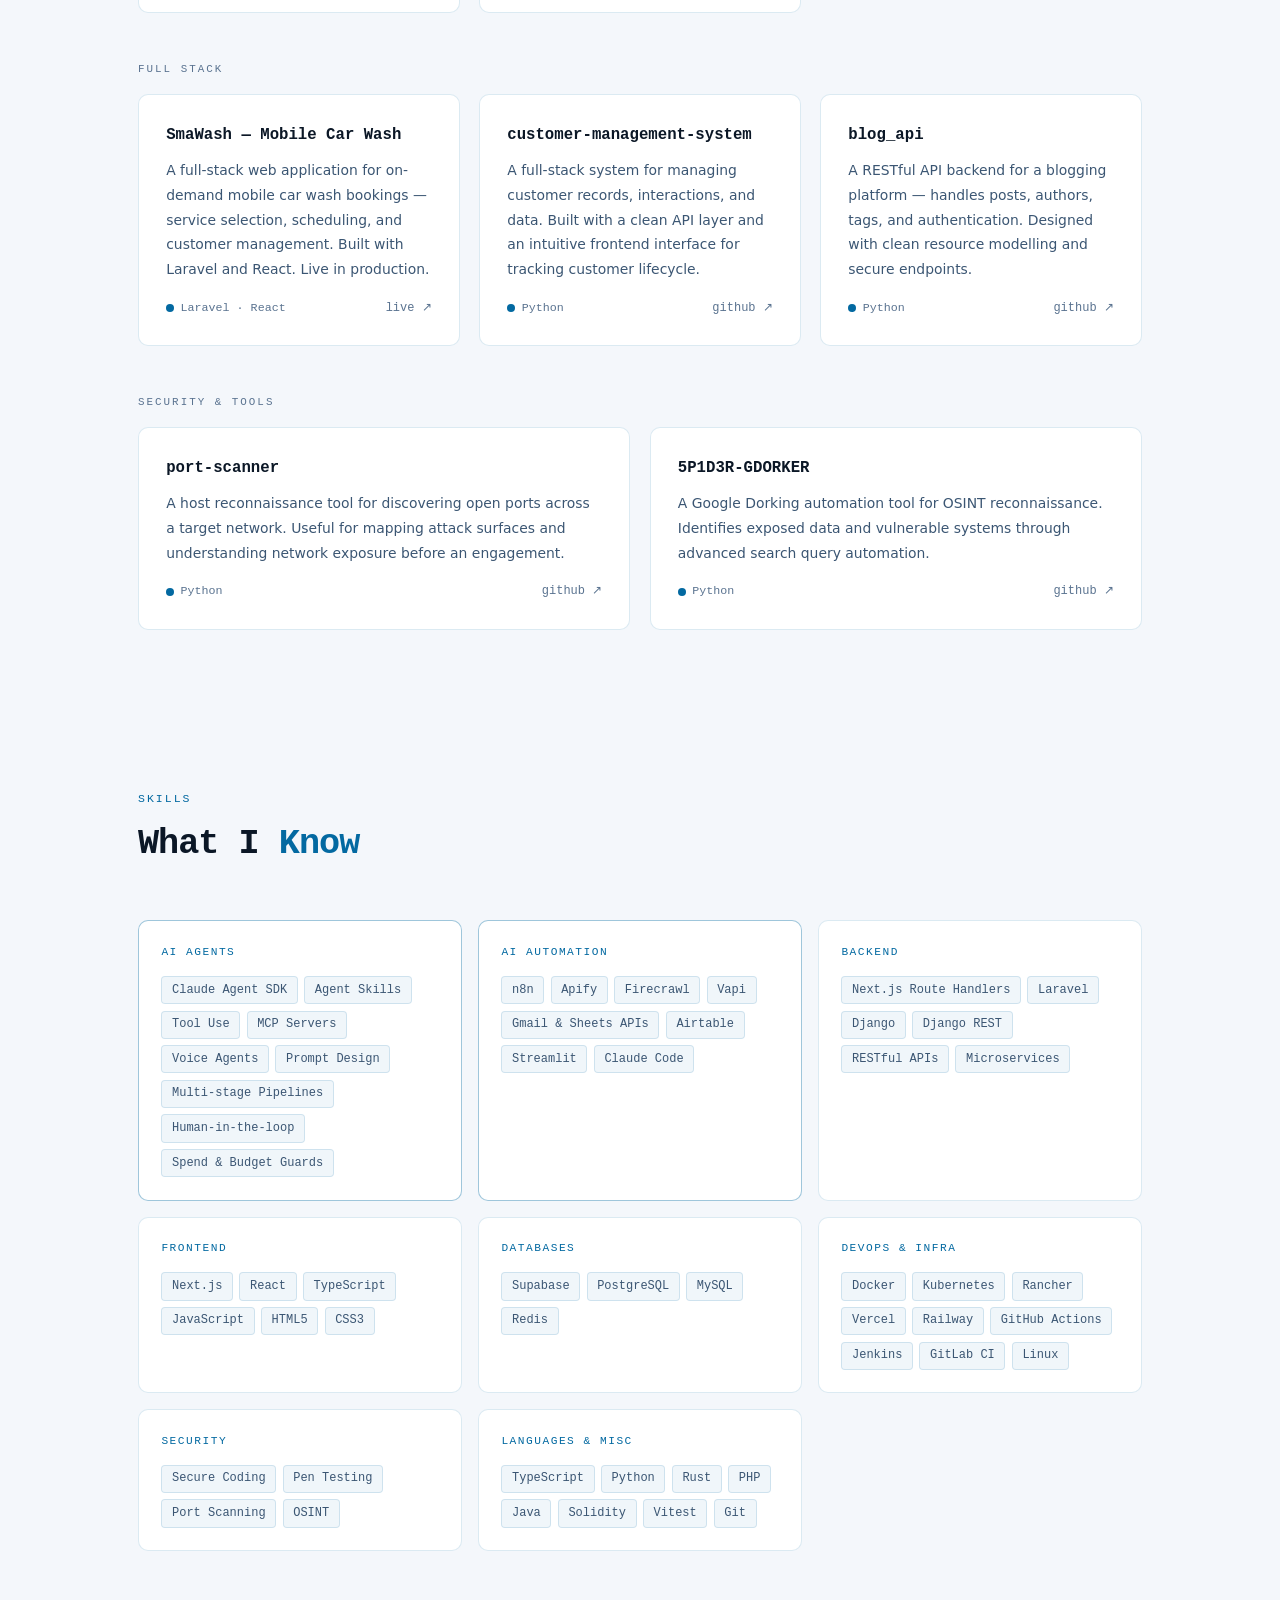
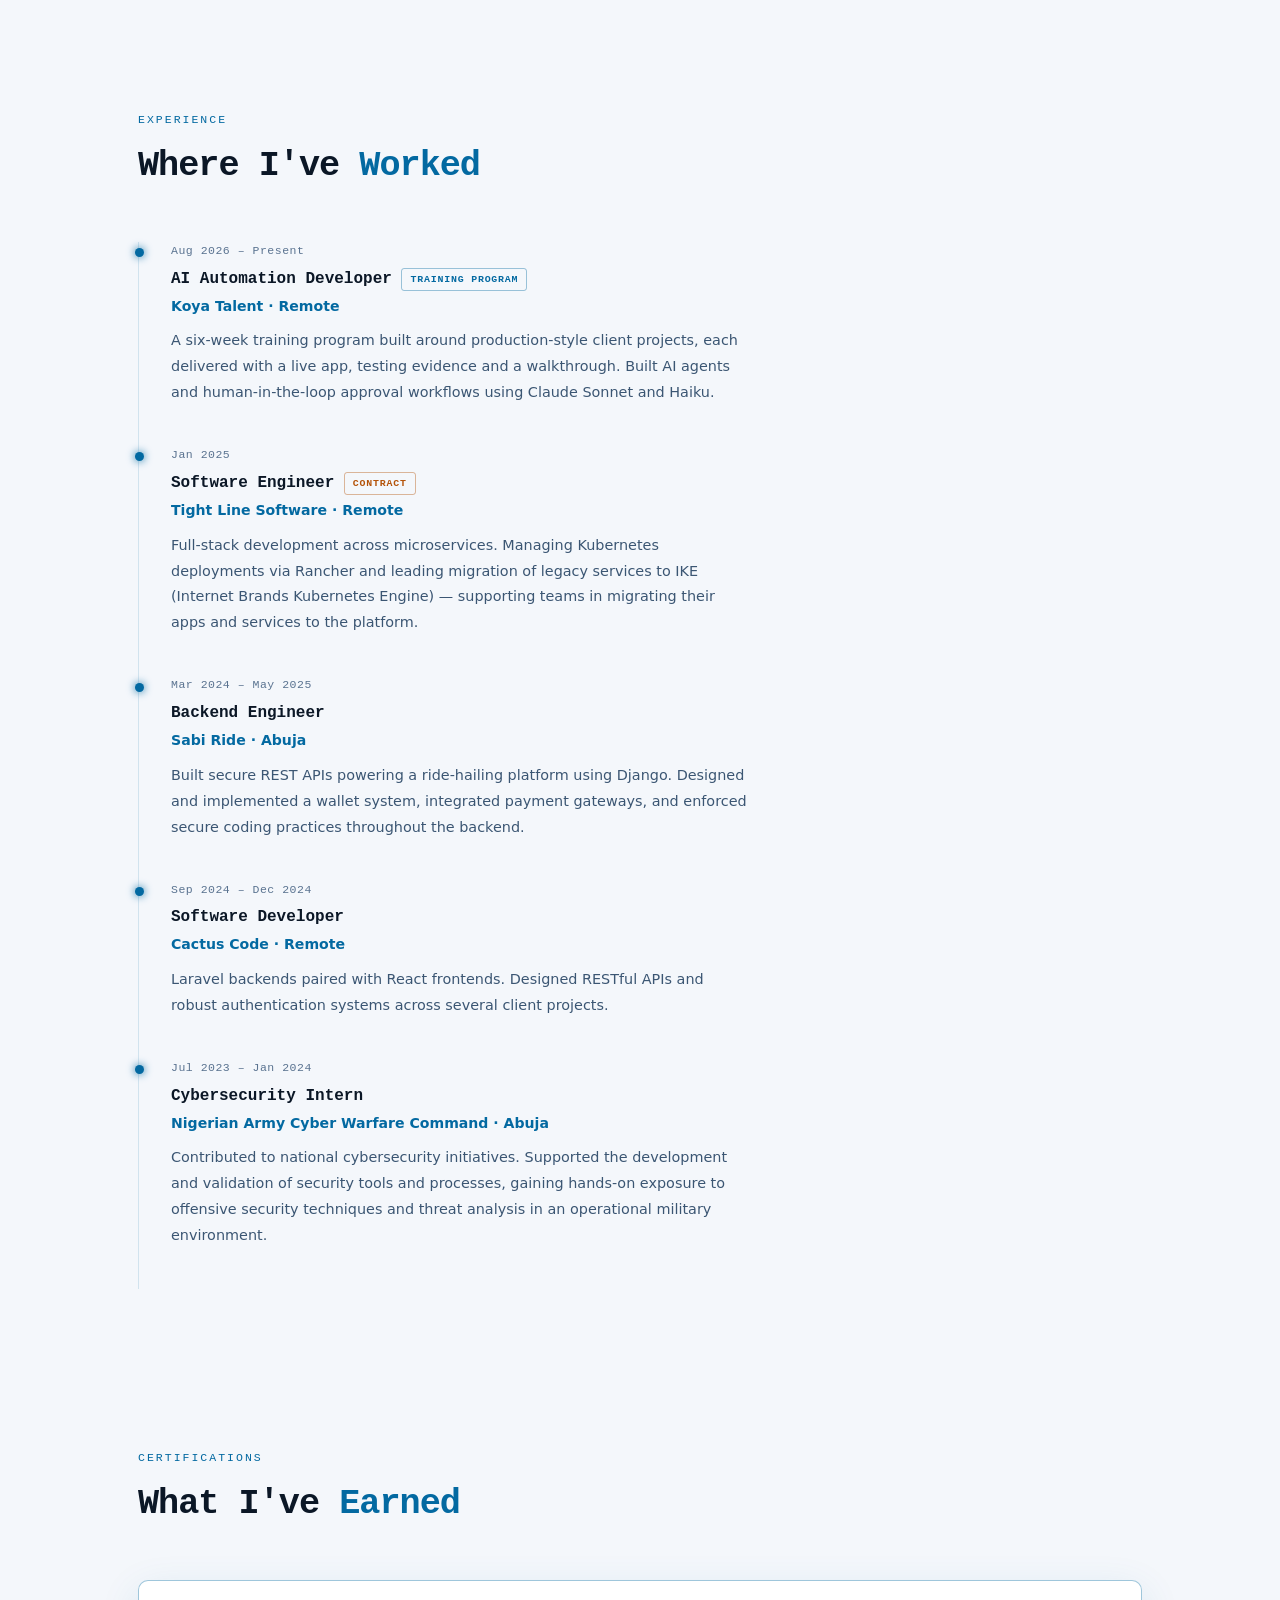
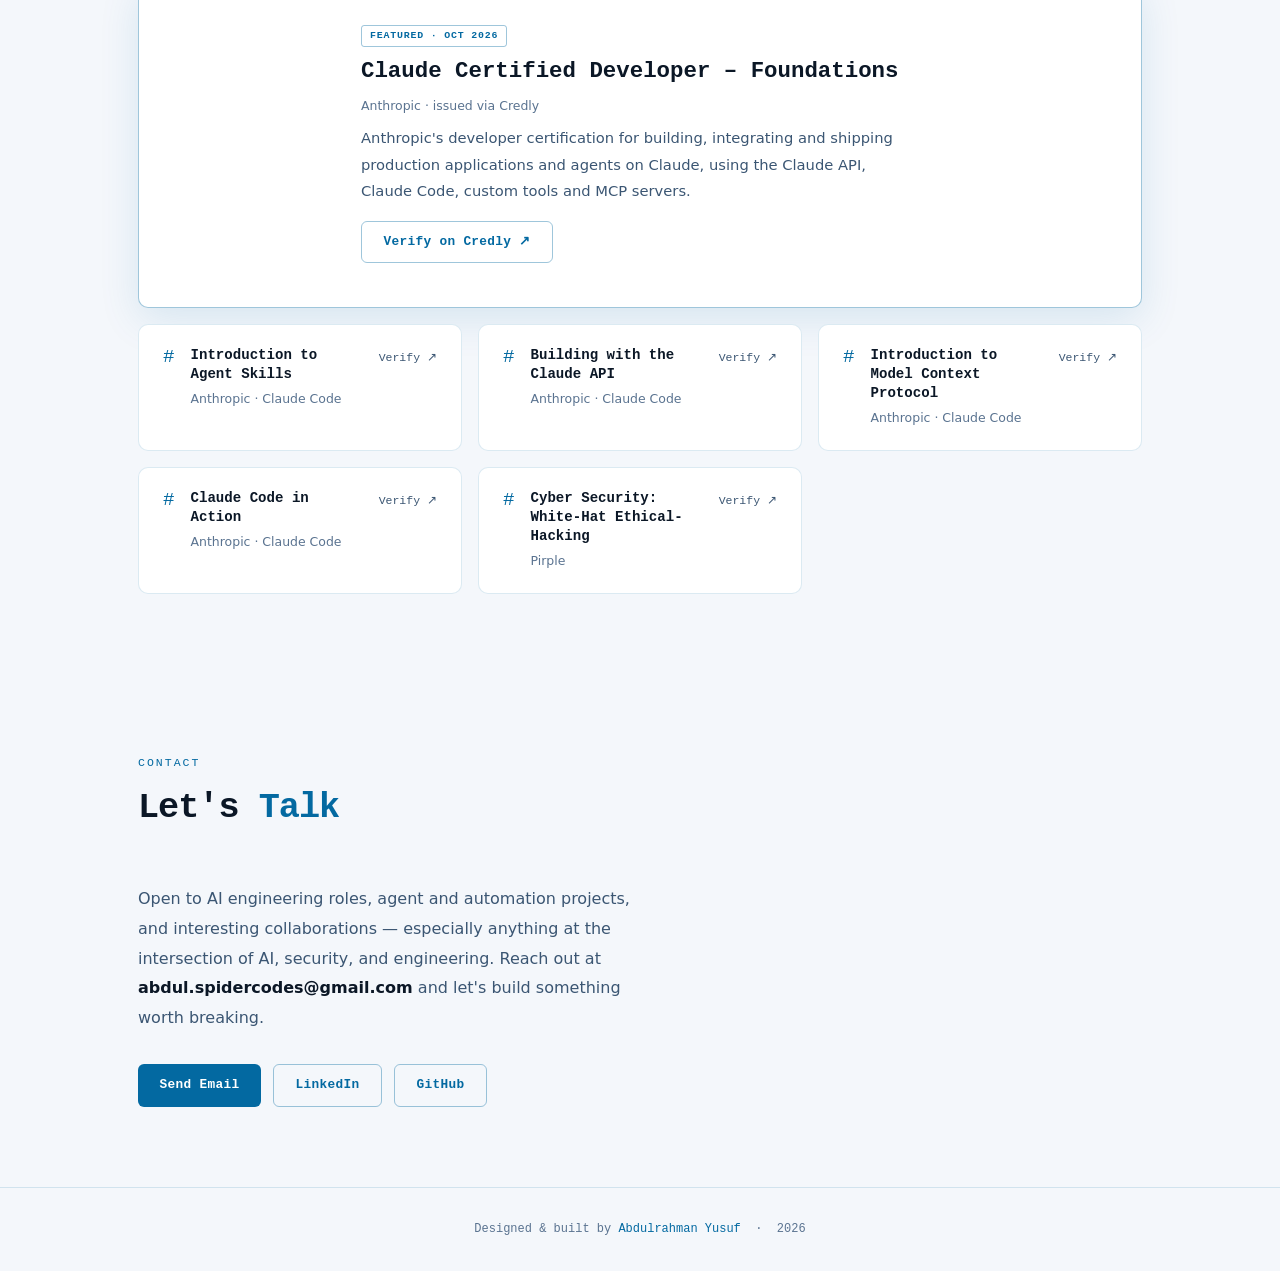
==== commit 8669f4ce: "feat: feature Claude Certified Developer – Foundations certification Add a badge callout at the top " ====
--- a/index.html
+++ b/index.html
@@ -31,6 +31,14 @@
 <!-- HERO -->
 <section id="hero">
   <div class="hero-left">
+    <a href="https://www.credly.com/badges/18649578-3ddc-4de8-971f-f06b76c179ee/public_url" target="_blank" rel="noopener" class="hero-cert">
+      <img src="img/ccdv-f-badge.png" alt="" width="44" height="44">
+      <span class="hero-cert-text">
+        <span class="hero-cert-k">Newly certified · Anthropic</span>
+        <span class="hero-cert-n">Claude Certified Developer – Foundations</span>
+      </span>
+      <span class="hero-cert-go">verify ↗</span>
+    </a>
     <p class="hero-eyebrow">// ai engineer · full-stack · security</p>
     <h1 class="hero-name">Abdulrahman<br><em>Yusuf</em></h1>
     <div class="hero-role">
@@ -404,6 +412,18 @@
 <div class="sw" id="certifications">
   <p class="s-eye">certifications</p>
   <h2 class="s-h">What I've <span>Earned</span></h2>
+  <div class="cert-feature">
+    <div class="cert-embed">
+      <div data-iframe-width="150" data-iframe-height="270" data-share-badge-id="18649578-3ddc-4de8-971f-f06b76c179ee" data-share-badge-host="https://www.credly.com"></div>
+    </div>
+    <div class="cert-feature-info">
+      <span class="badge-prog">Featured · Oct 2026</span>
+      <p class="cert-feature-name">Claude Certified Developer – Foundations</p>
+      <p class="cert-issuer">Anthropic · issued via Credly</p>
+      <p class="cert-feature-desc">Anthropic's developer certification for building, integrating and shipping production applications and agents on Claude, using the Claude API, Claude Code, custom tools and MCP servers.</p>
+      <a href="https://www.credly.com/badges/18649578-3ddc-4de8-971f-f06b76c179ee/public_url" target="_blank" rel="noopener" class="btn btn-ghost">Verify on Credly ↗</a>
+    </div>
+  </div>
   <div class="certs-grid">
     <a href="https://verify.skilljar.com/c/spqq445hbyug" target="_blank" rel="noopener" class="cert-card">
       <div class="cert-icon">#</div>
@@ -531,5 +551,6 @@
 
 </script>
 <script src="js/site.js"></script>
+<script type="text/javascript" async src="https://cdn.credly.com/assets/utilities/embed.js"></script>
 </body>
 </html>
--- a/css/style.css
+++ b/css/style.css
@@ -965,3 +965,65 @@
 
 .proj-card.linked:has(.card-link:focus-visible) { border-color: var(--sky); box-shadow: 0 0 0 2px var(--sky); }
 .card-link:focus-visible { outline: none; }
+
+/* ── FEATURED CERTIFICATION ──────── */
+.hero-cert {
+  display: inline-flex;
+  align-items: center;
+  gap: 0.85rem;
+  max-width: 100%;
+  padding: 0.55rem 1rem 0.55rem 0.6rem;
+  margin-bottom: 1.5rem;
+  background: var(--bg-2);
+  border: 1px solid var(--bh);
+  border-radius: 999px;
+  text-decoration: none;
+  box-shadow: 0 0 0 4px var(--sky-dim);
+  opacity: 0;
+  animation: fadeUp 0.5s ease forwards 0.05s;
+  transition: border-color 0.2s, box-shadow 0.2s, transform 0.2s;
+}
+.hero-cert:hover { border-color: var(--sky); box-shadow: 0 0 0 4px var(--sky-gl); transform: translateY(-2px); }
+.hero-cert:focus-visible { outline: 2px solid var(--sky); outline-offset: 3px; }
+.hero-cert img { width: 44px; height: 44px; flex-shrink: 0; }
+.hero-cert-text { display: flex; flex-direction: column; min-width: 0; }
+.hero-cert-k {
+  font-family: var(--mono);
+  font-size: 0.62rem;
+  letter-spacing: 1px;
+  text-transform: uppercase;
+  color: var(--sky);
+}
+.hero-cert-n { font-family: var(--mono); font-size: 0.82rem; font-weight: 700; color: var(--text); line-height: 1.35; }
+.hero-cert-go { font-family: var(--mono); font-size: 0.7rem; color: var(--mid); white-space: nowrap; transition: color 0.2s; }
+.hero-cert:hover .hero-cert-go { color: var(--sky); }
+
+.cert-feature {
+  display: flex;
+  align-items: center;
+  gap: 2.5rem;
+  flex-wrap: wrap;
+  background: var(--bg-2);
+  border: 1px solid var(--bh);
+  border-radius: 10px;
+  padding: 1.75rem 2rem;
+  margin-bottom: 1rem;
+  box-shadow: var(--card-shadow);
+}
+.cert-embed { width: 150px; min-height: 270px; flex-shrink: 0; }
+.cert-feature-info { flex: 1; min-width: 240px; display: flex; flex-direction: column; align-items: flex-start; gap: 0.6rem; }
+.cert-feature-name {
+  font-family: var(--mono);
+  font-size: clamp(1.1rem, 2vw, 1.4rem);
+  font-weight: 700;
+  color: var(--text);
+  line-height: 1.3;
+  text-wrap: balance;
+}
+.cert-feature-desc { font-size: 0.92rem; color: var(--mid); line-height: 1.8; max-width: 560px; margin-bottom: 0.4rem; }
+
+@media (max-width:620px) {
+  .hero-cert { border-radius: 12px; }
+  .hero-cert-go { display: none; }
+  .cert-feature { padding: 1.4rem; justify-content: center; }
+}
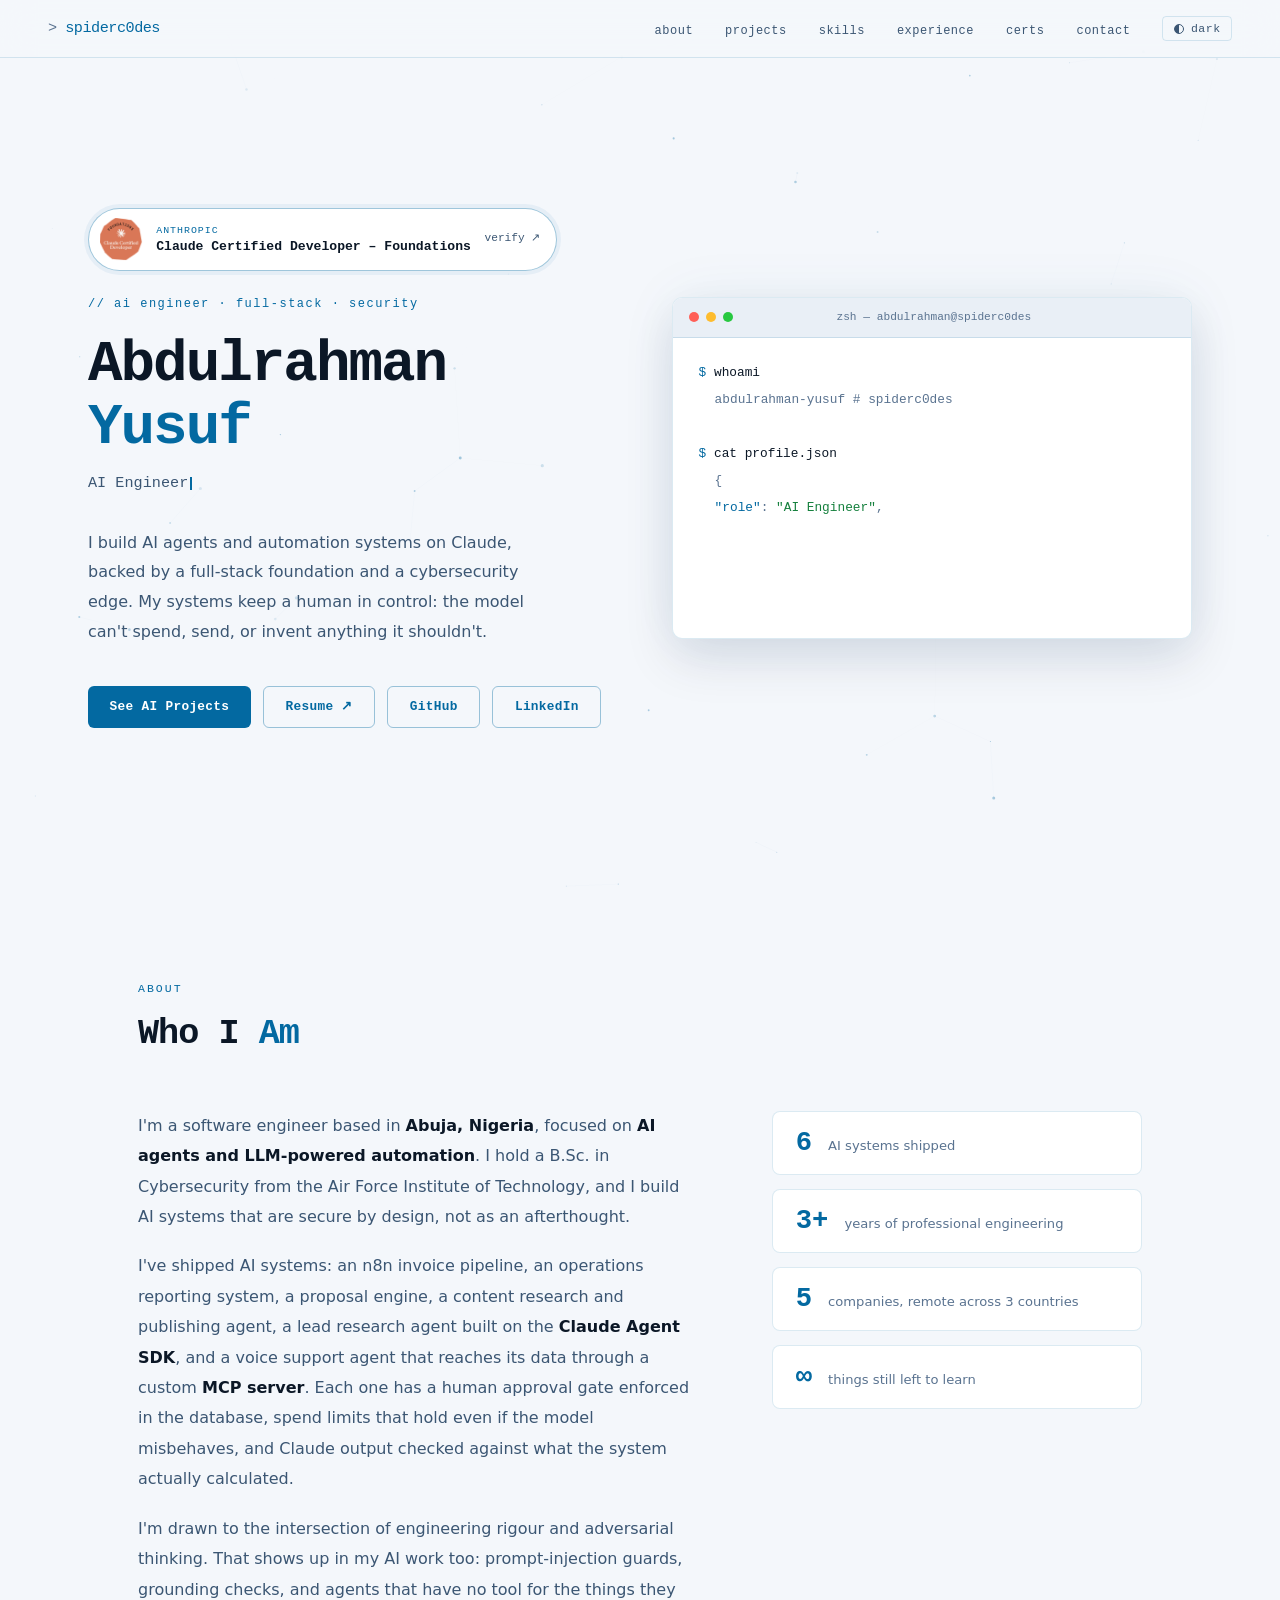
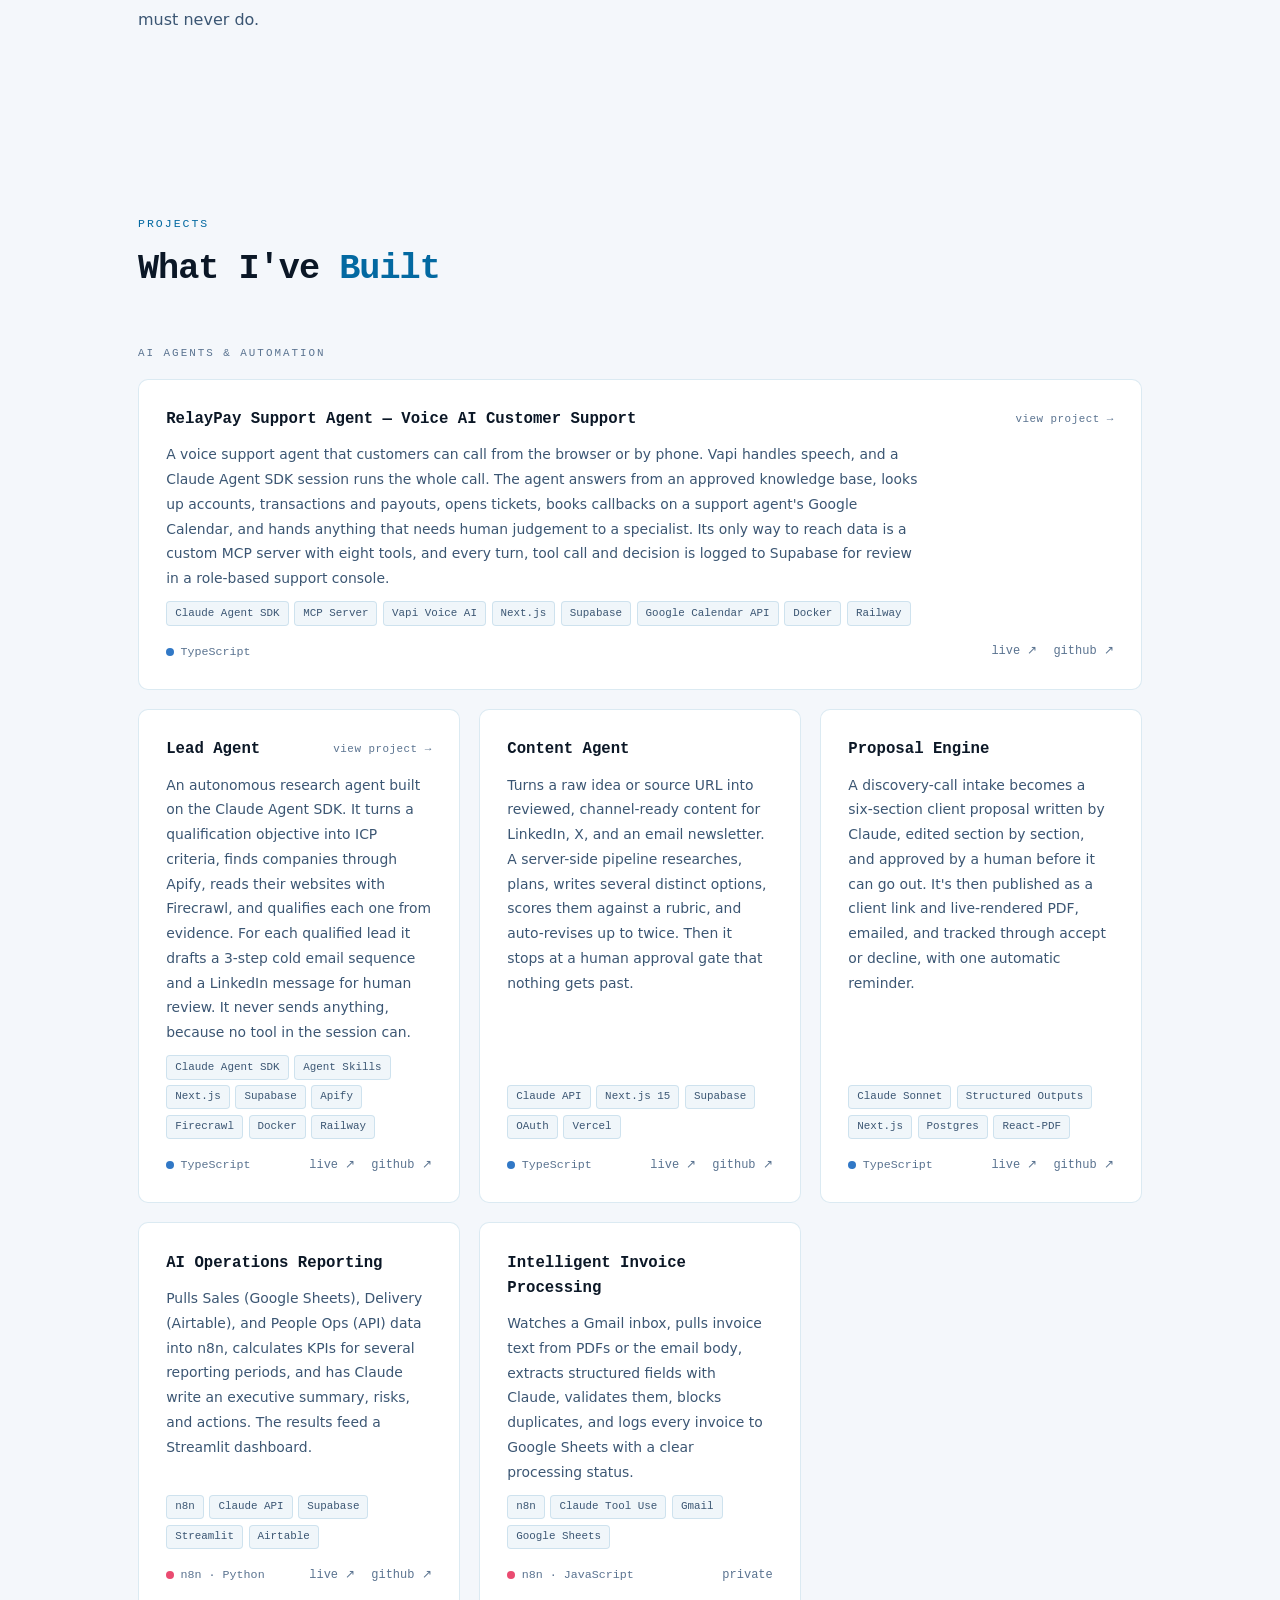
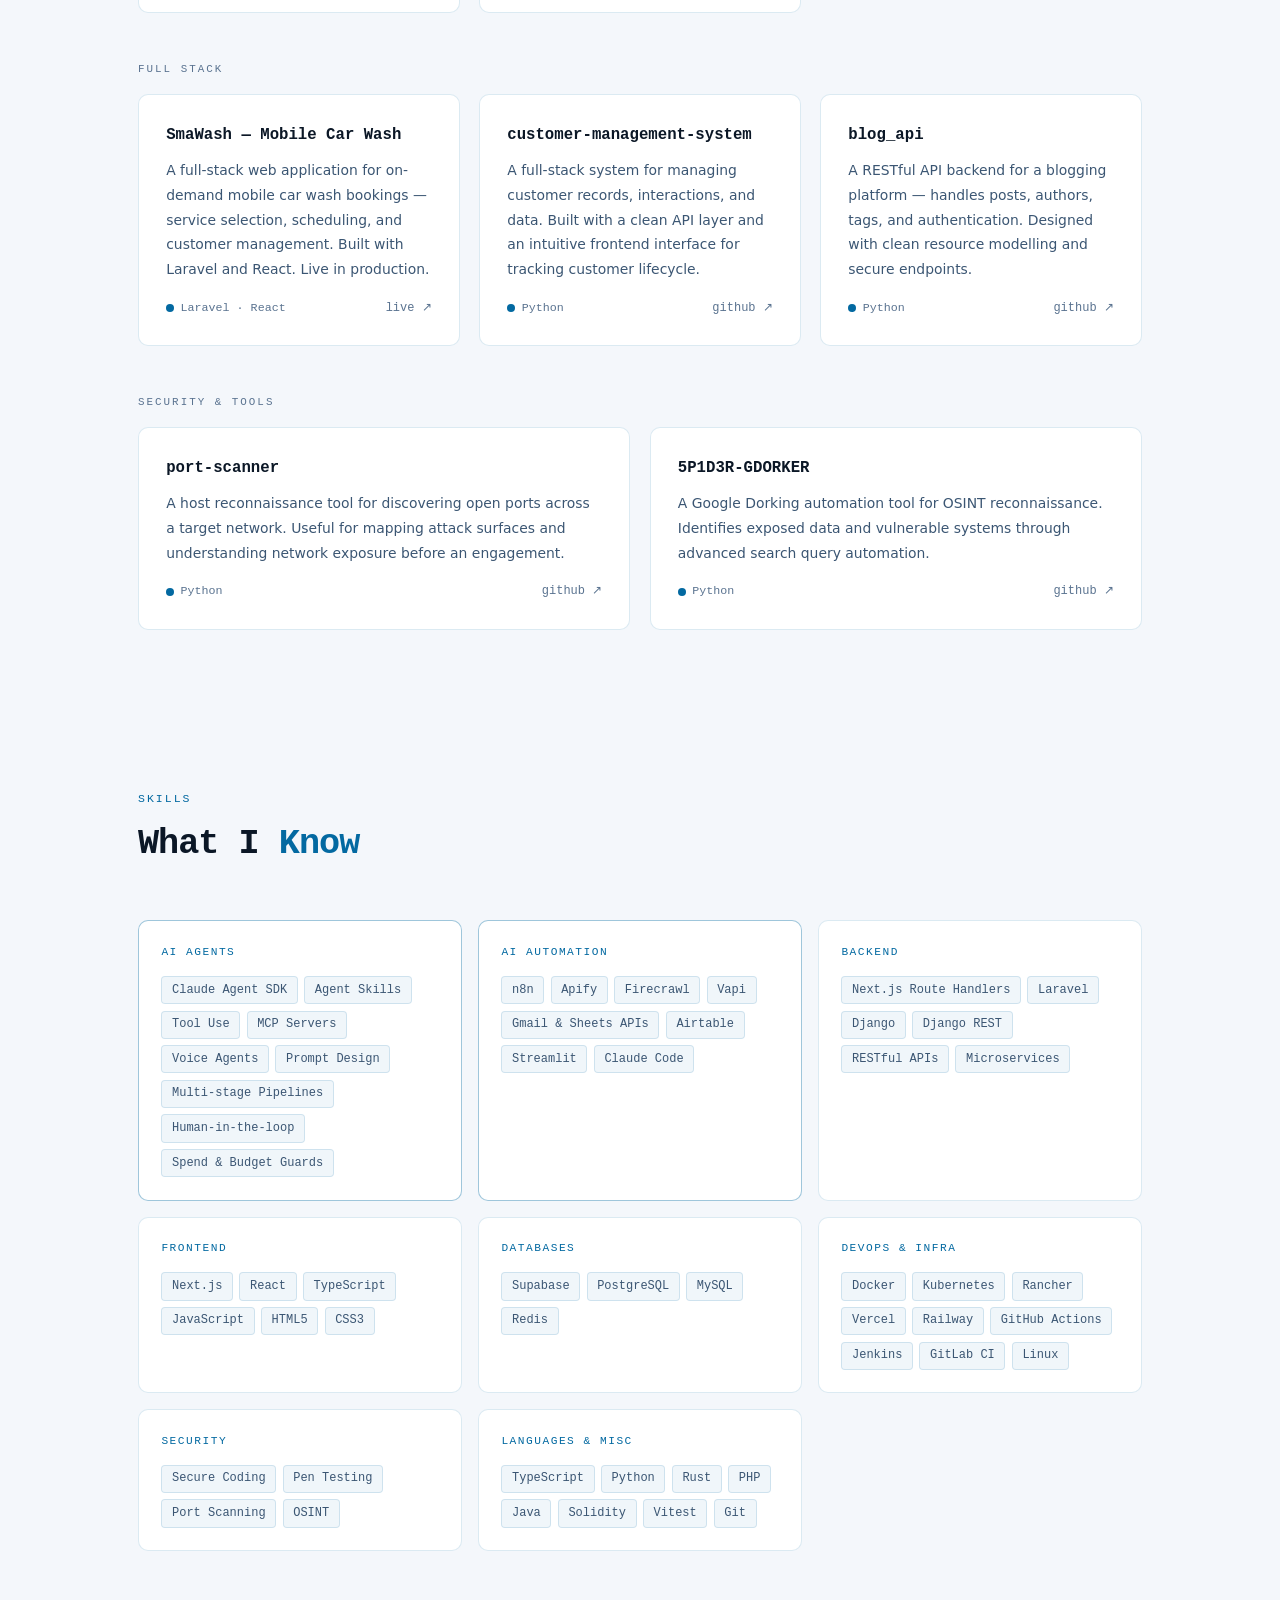
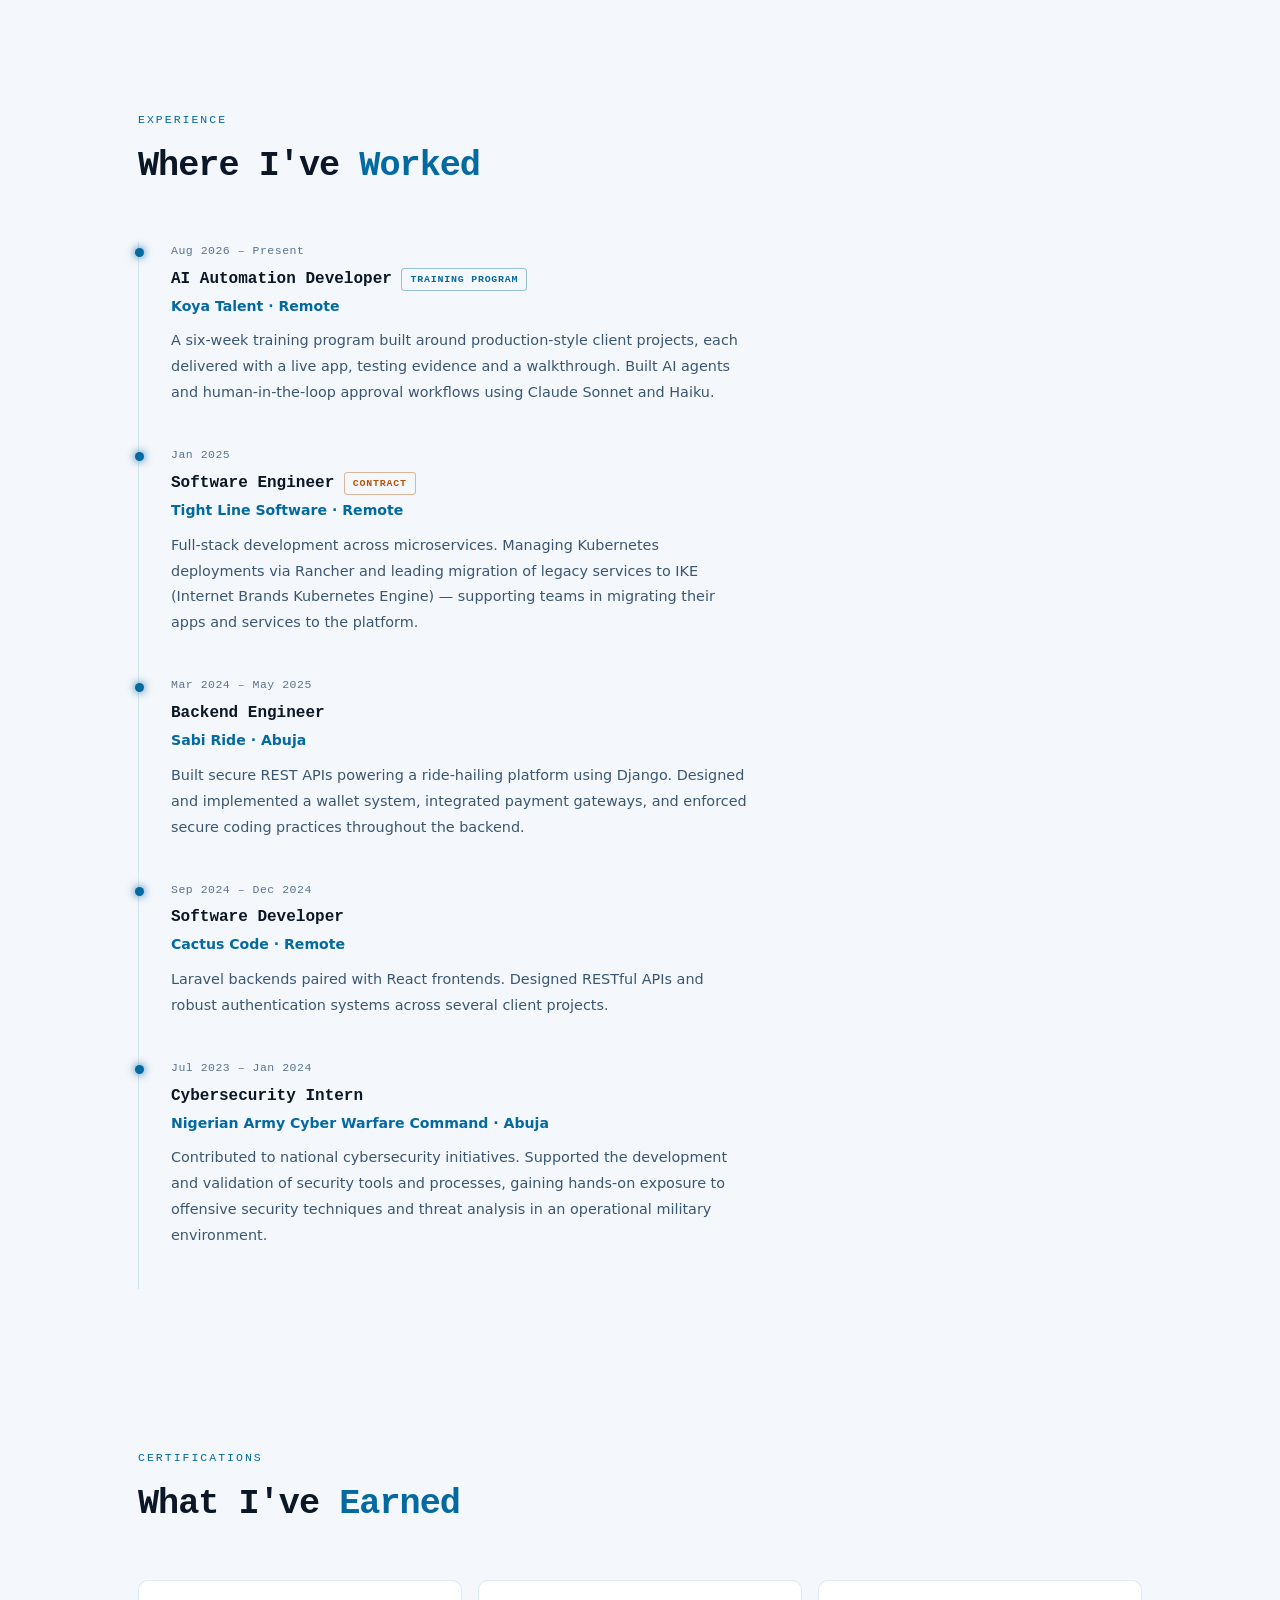
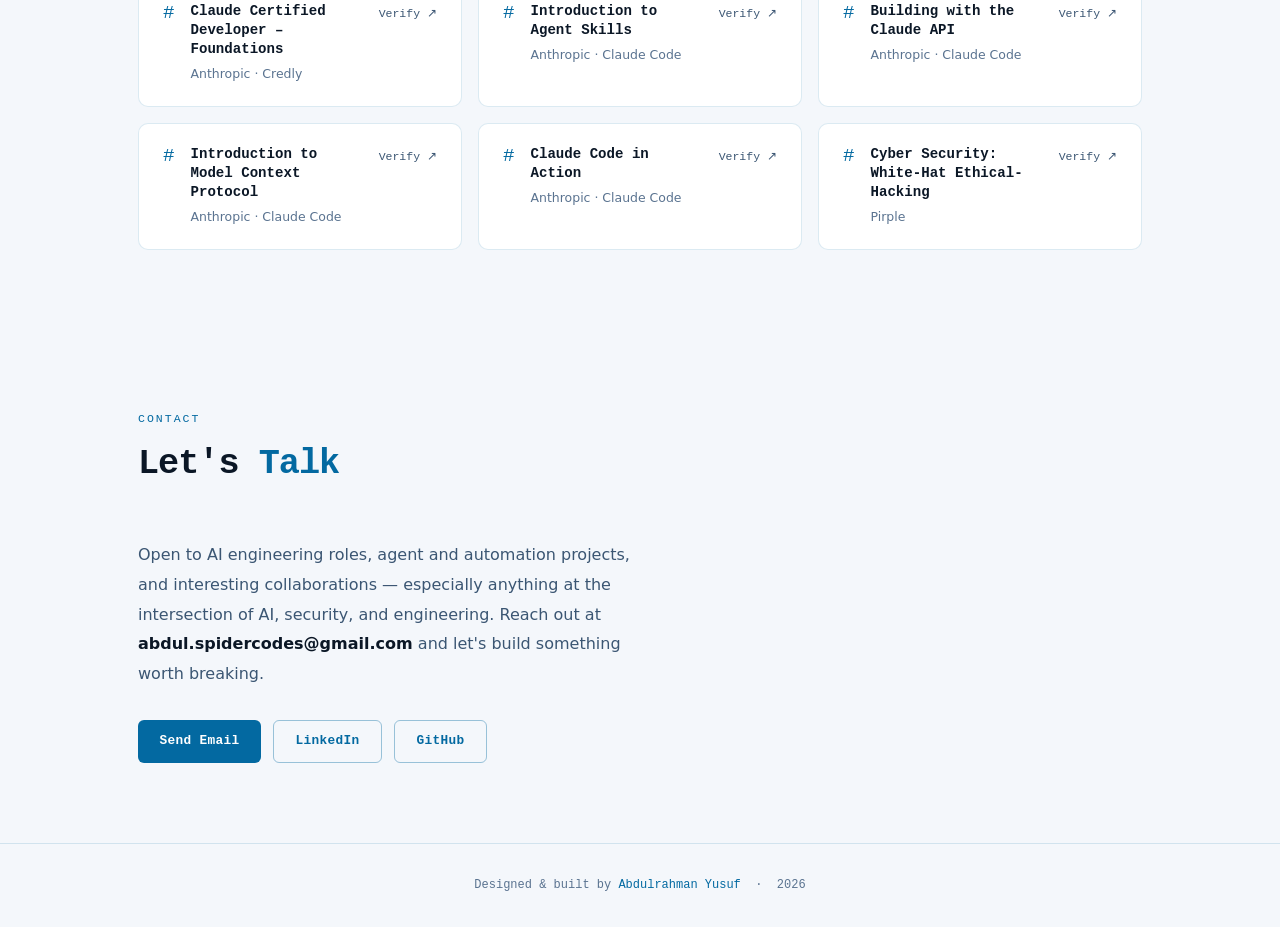
==== commit 9ba101b2: "fix: list CCDV-F as a regular certification card, first in the list Drop the oversized featured card" ====
--- a/index.html
+++ b/index.html
@@ -34,7 +34,7 @@
     <a href="https://www.credly.com/badges/18649578-3ddc-4de8-971f-f06b76c179ee/public_url" target="_blank" rel="noopener" class="hero-cert">
       <img src="img/ccdv-f-badge.png" alt="" width="44" height="44">
       <span class="hero-cert-text">
-        <span class="hero-cert-k">Newly certified · Anthropic</span>
+        <span class="hero-cert-k">Anthropic</span>
         <span class="hero-cert-n">Claude Certified Developer – Foundations</span>
       </span>
       <span class="hero-cert-go">verify ↗</span>
@@ -412,19 +412,15 @@
 <div class="sw" id="certifications">
   <p class="s-eye">certifications</p>
   <h2 class="s-h">What I've <span>Earned</span></h2>
-  <div class="cert-feature">
-    <div class="cert-embed">
-      <div data-iframe-width="150" data-iframe-height="270" data-share-badge-id="18649578-3ddc-4de8-971f-f06b76c179ee" data-share-badge-host="https://www.credly.com"></div>
-    </div>
-    <div class="cert-feature-info">
-      <span class="badge-prog">Featured · Oct 2026</span>
-      <p class="cert-feature-name">Claude Certified Developer – Foundations</p>
-      <p class="cert-issuer">Anthropic · issued via Credly</p>
-      <p class="cert-feature-desc">Anthropic's developer certification for building, integrating and shipping production applications and agents on Claude, using the Claude API, Claude Code, custom tools and MCP servers.</p>
-      <a href="https://www.credly.com/badges/18649578-3ddc-4de8-971f-f06b76c179ee/public_url" target="_blank" rel="noopener" class="btn btn-ghost">Verify on Credly ↗</a>
-    </div>
-  </div>
   <div class="certs-grid">
+    <a href="https://www.credly.com/badges/18649578-3ddc-4de8-971f-f06b76c179ee/public_url" target="_blank" rel="noopener" class="cert-card">
+      <div class="cert-icon">#</div>
+      <div class="cert-info">
+        <p class="cert-name">Claude Certified Developer – Foundations</p>
+        <p class="cert-issuer">Anthropic · Credly</p>
+      </div>
+      <span class="cert-verify">Verify ↗</span>
+    </a>
     <a href="https://verify.skilljar.com/c/spqq445hbyug" target="_blank" rel="noopener" class="cert-card">
       <div class="cert-icon">#</div>
       <div class="cert-info">
@@ -551,6 +547,5 @@
 
 </script>
 <script src="js/site.js"></script>
-<script type="text/javascript" async src="https://cdn.credly.com/assets/utilities/embed.js"></script>
 </body>
 </html>
--- a/css/style.css
+++ b/css/style.css
@@ -998,32 +998,7 @@
 .hero-cert-go { font-family: var(--mono); font-size: 0.7rem; color: var(--mid); white-space: nowrap; transition: color 0.2s; }
 .hero-cert:hover .hero-cert-go { color: var(--sky); }
 
-.cert-feature {
-  display: flex;
-  align-items: center;
-  gap: 2.5rem;
-  flex-wrap: wrap;
-  background: var(--bg-2);
-  border: 1px solid var(--bh);
-  border-radius: 10px;
-  padding: 1.75rem 2rem;
-  margin-bottom: 1rem;
-  box-shadow: var(--card-shadow);
-}
-.cert-embed { width: 150px; min-height: 270px; flex-shrink: 0; }
-.cert-feature-info { flex: 1; min-width: 240px; display: flex; flex-direction: column; align-items: flex-start; gap: 0.6rem; }
-.cert-feature-name {
-  font-family: var(--mono);
-  font-size: clamp(1.1rem, 2vw, 1.4rem);
-  font-weight: 700;
-  color: var(--text);
-  line-height: 1.3;
-  text-wrap: balance;
-}
-.cert-feature-desc { font-size: 0.92rem; color: var(--mid); line-height: 1.8; max-width: 560px; margin-bottom: 0.4rem; }
-
 @media (max-width:620px) {
   .hero-cert { border-radius: 12px; }
   .hero-cert-go { display: none; }
-  .cert-feature { padding: 1.4rem; justify-content: center; }
-}
+}
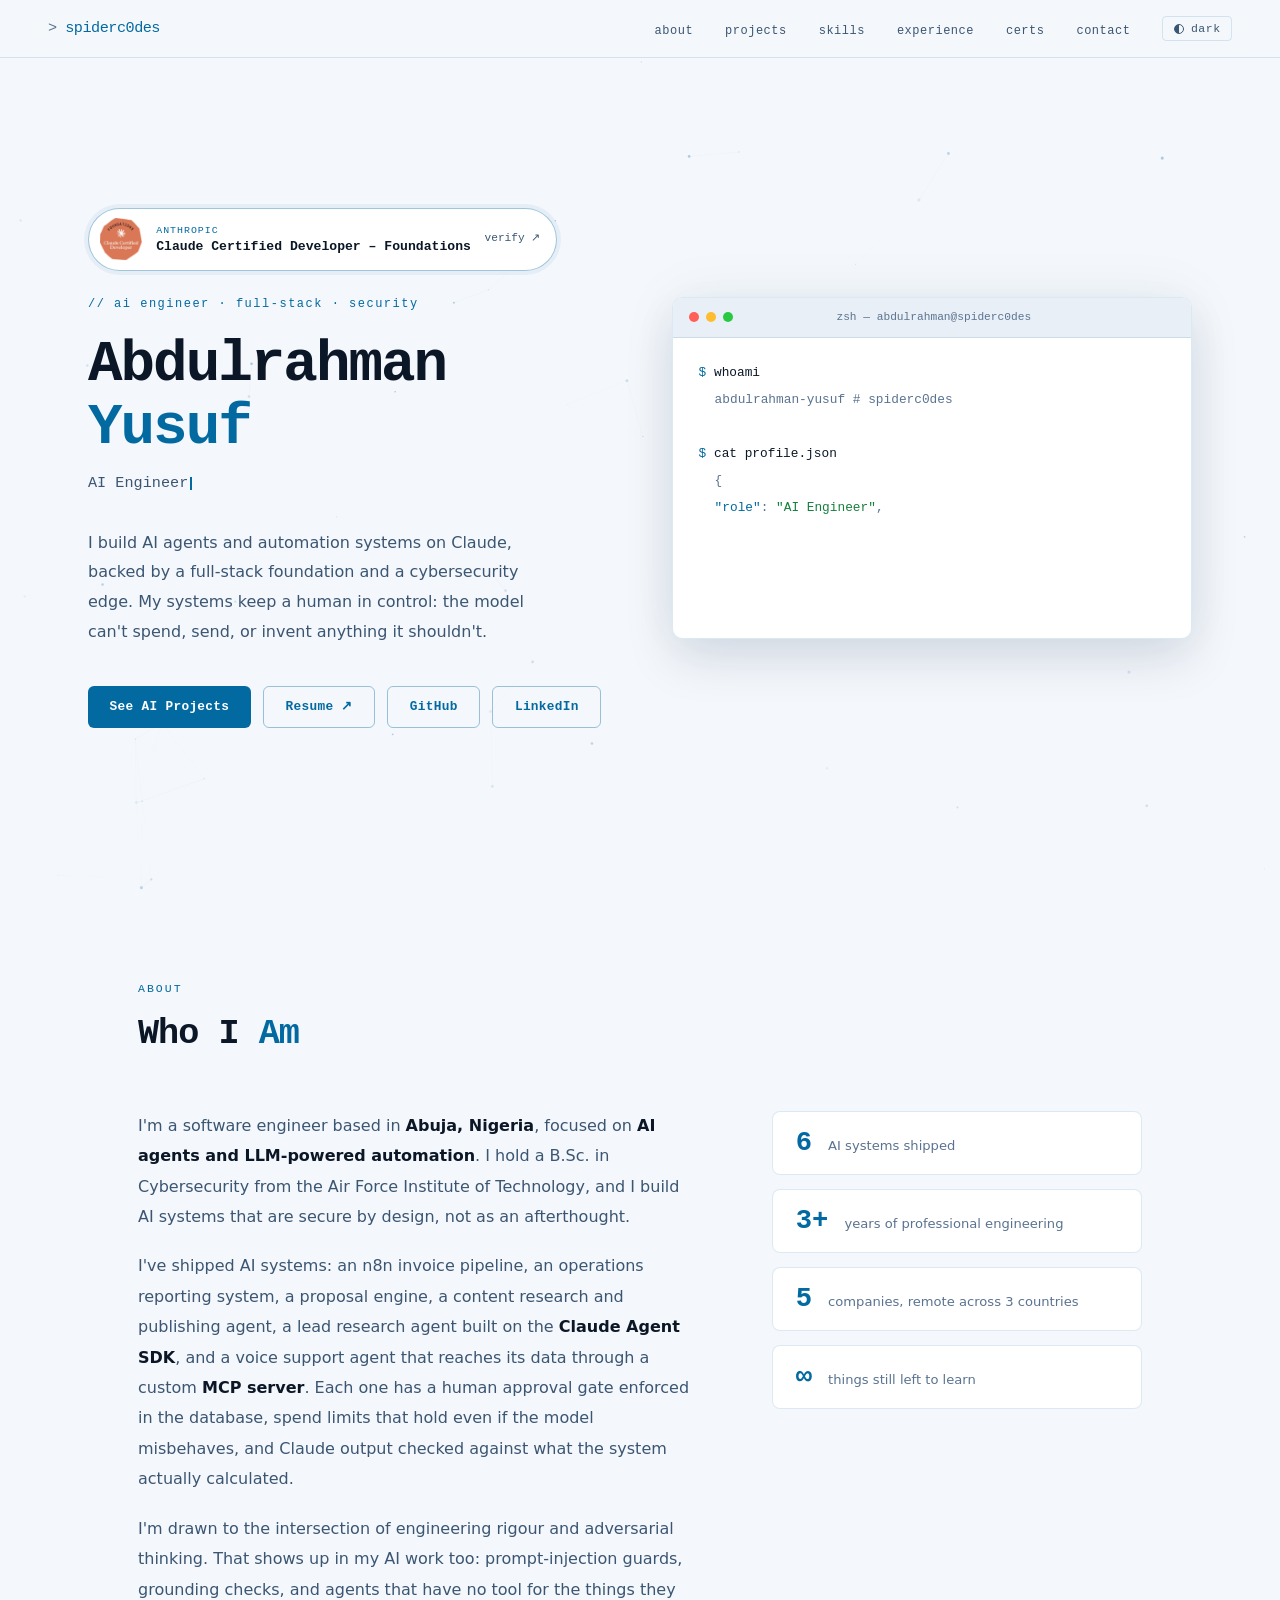
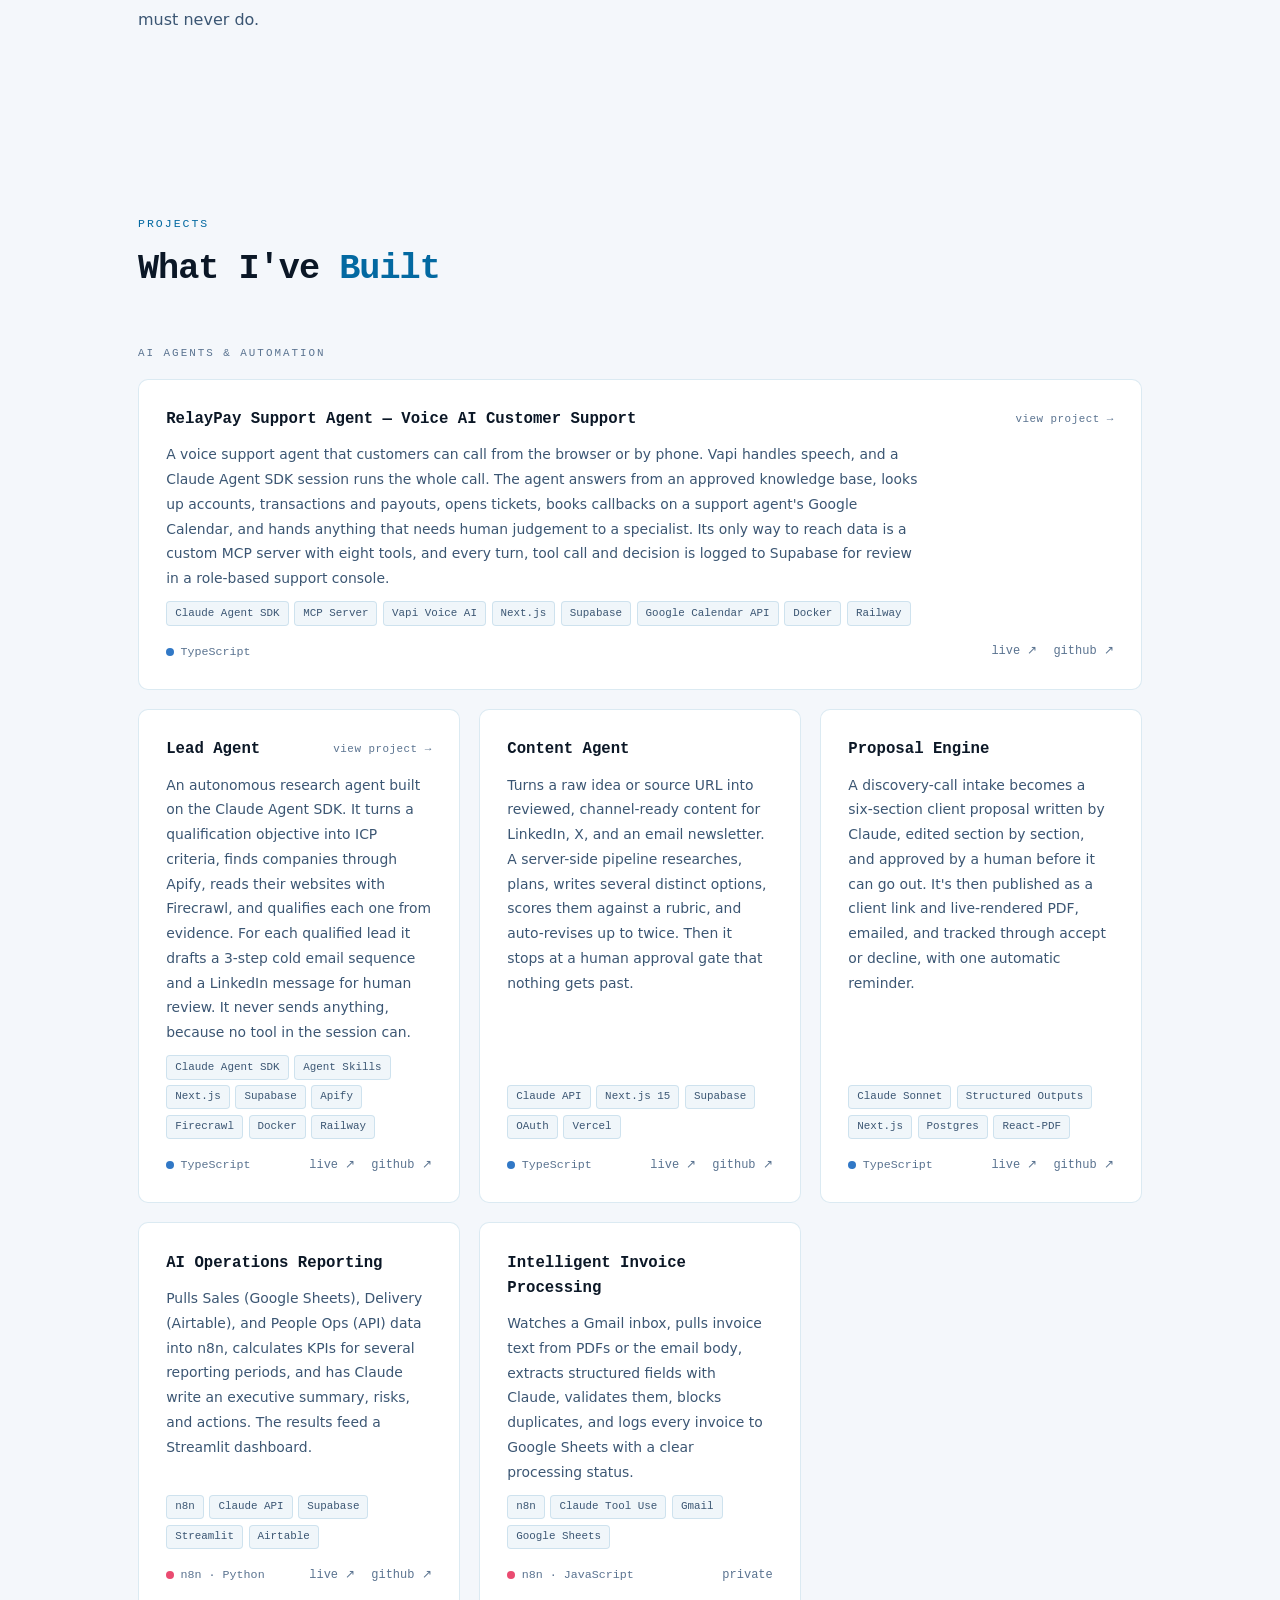
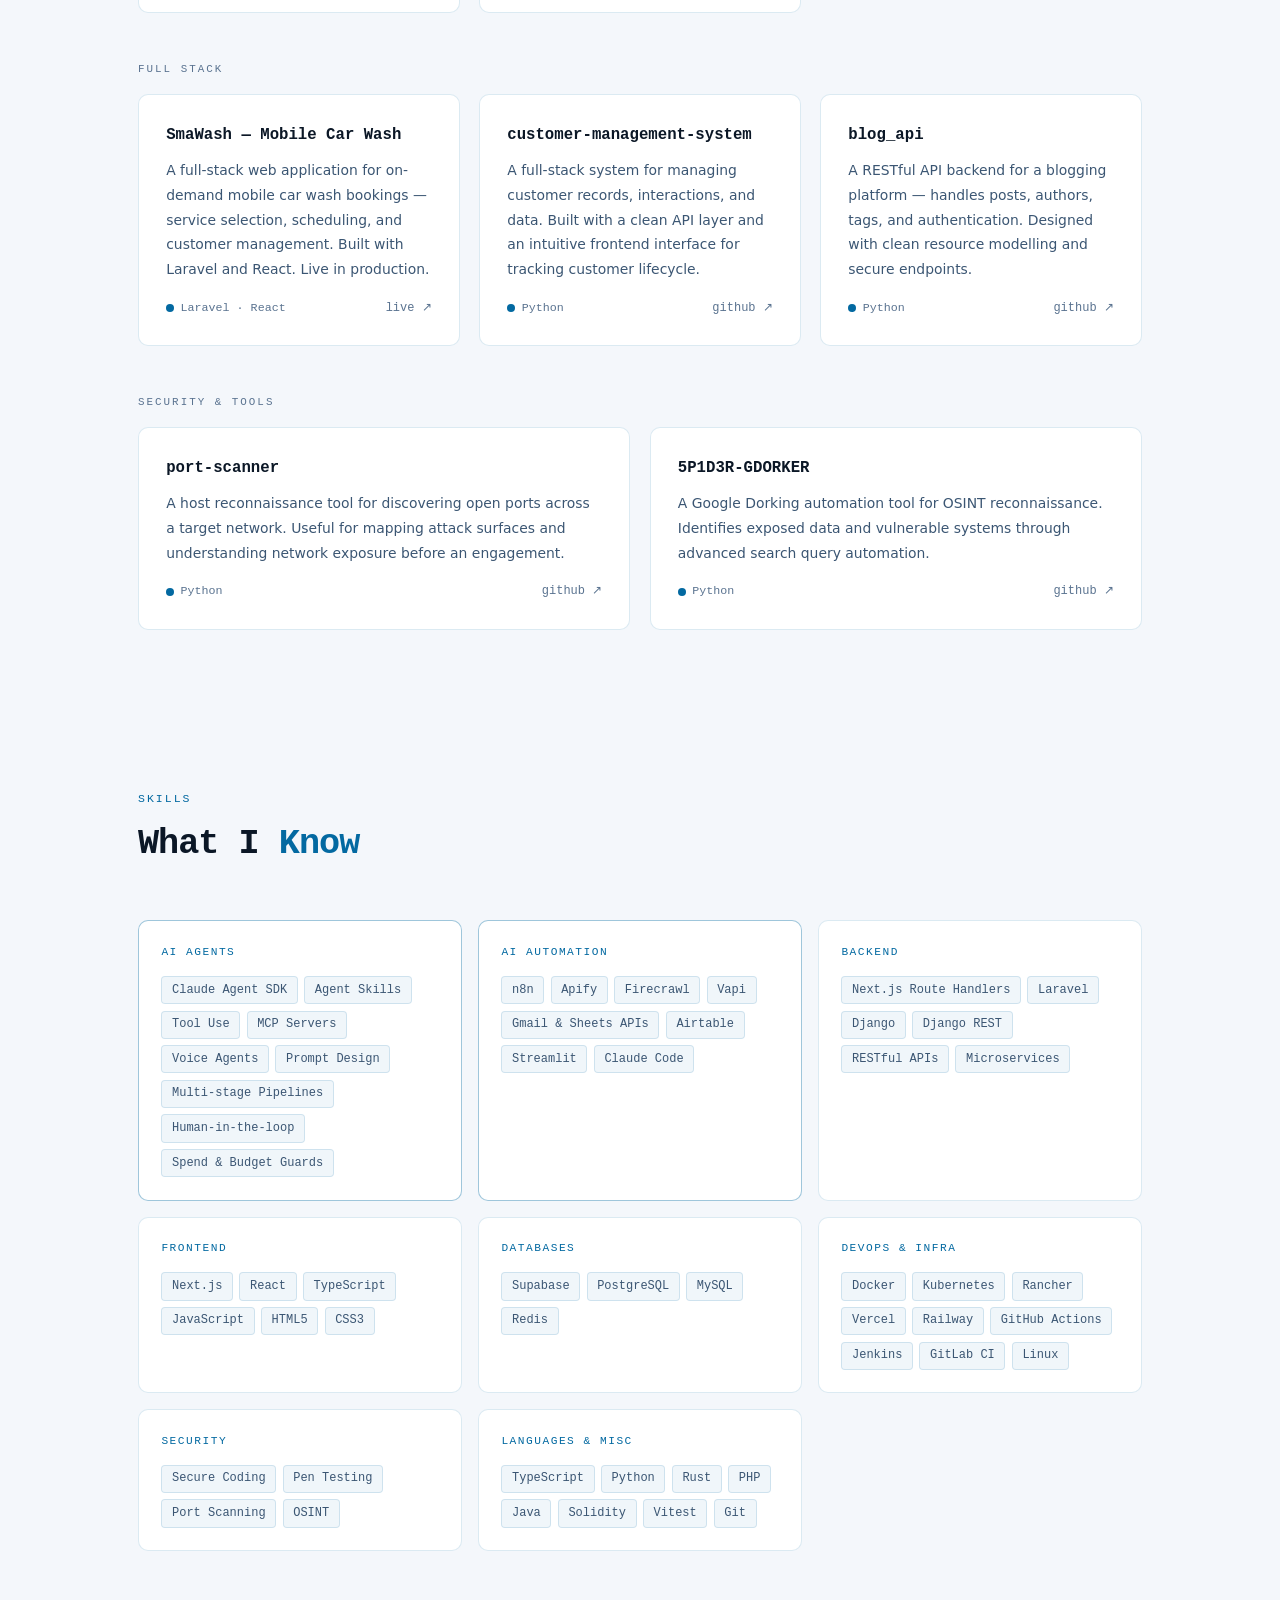
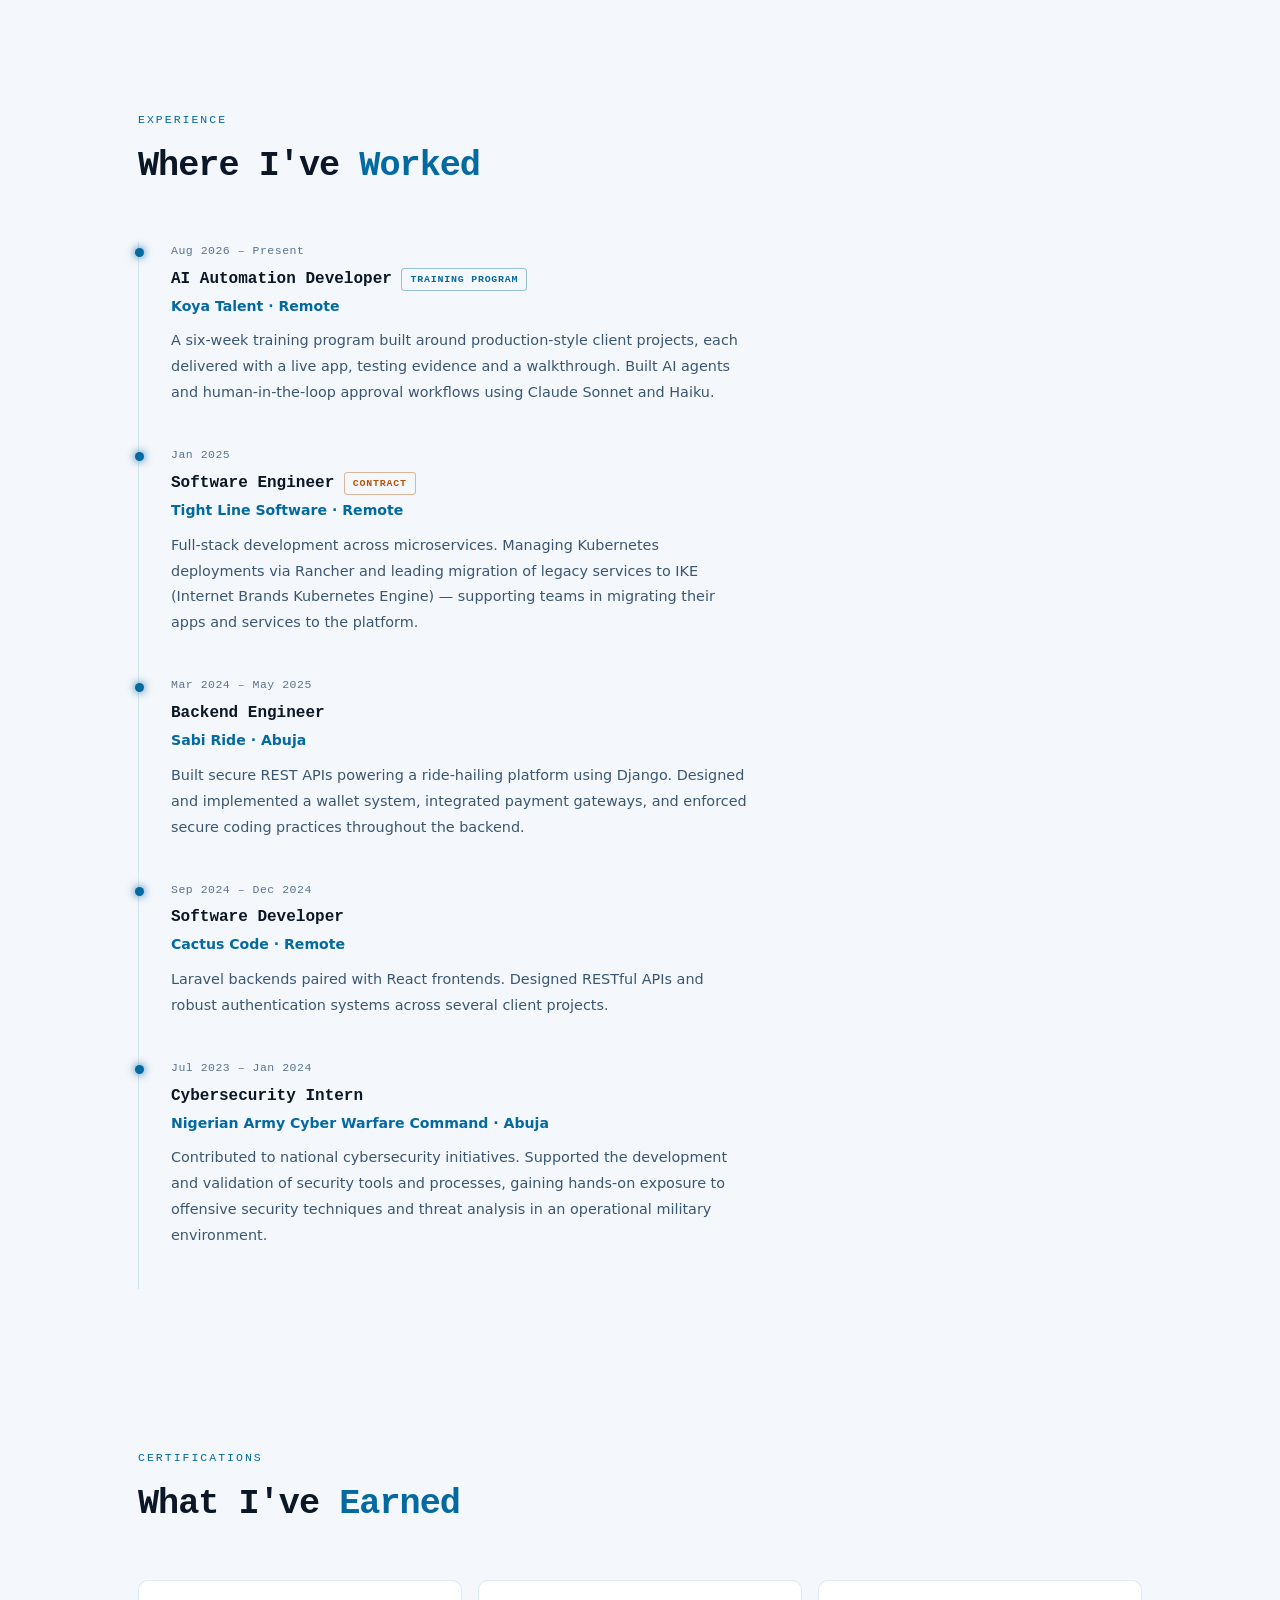
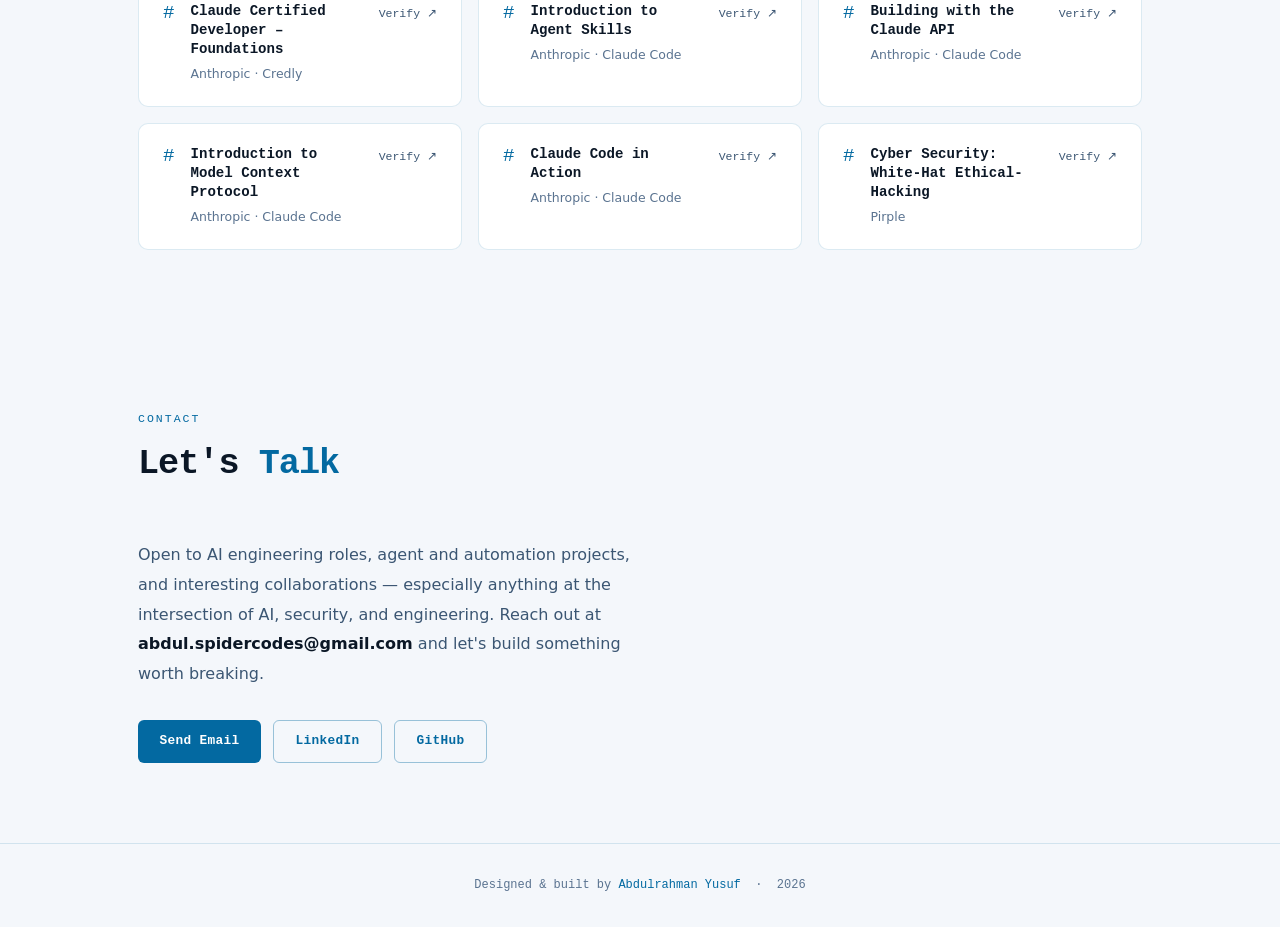
==== commit 00abe3f8: "fix: version stylesheet and script links to bust browser caches GitHub Pages serves assets with max-" ====
--- a/index.html
+++ b/index.html
@@ -5,8 +5,8 @@
   <meta name="viewport" content="width=device-width, initial-scale=1">
   <title>Abdulrahman Yusuf — spiderc0des</title>
   <meta name="description" content="AI engineer based in Abuja, Nigeria, building agents and automation with a full-stack foundation and a cybersecurity edge.">
-  <link rel="stylesheet" href="css/style.css">
-  <script src="js/theme.js"></script>
+  <link rel="stylesheet" href="css/style.css?v=20261019">
+  <script src="js/theme.js?v=20261019"></script>
 </head>
 <body>
 
@@ -546,6 +546,6 @@
 setTimeout(typeNext, 1500);
 
 </script>
-<script src="js/site.js"></script>
+<script src="js/site.js?v=20261019"></script>
 </body>
 </html>
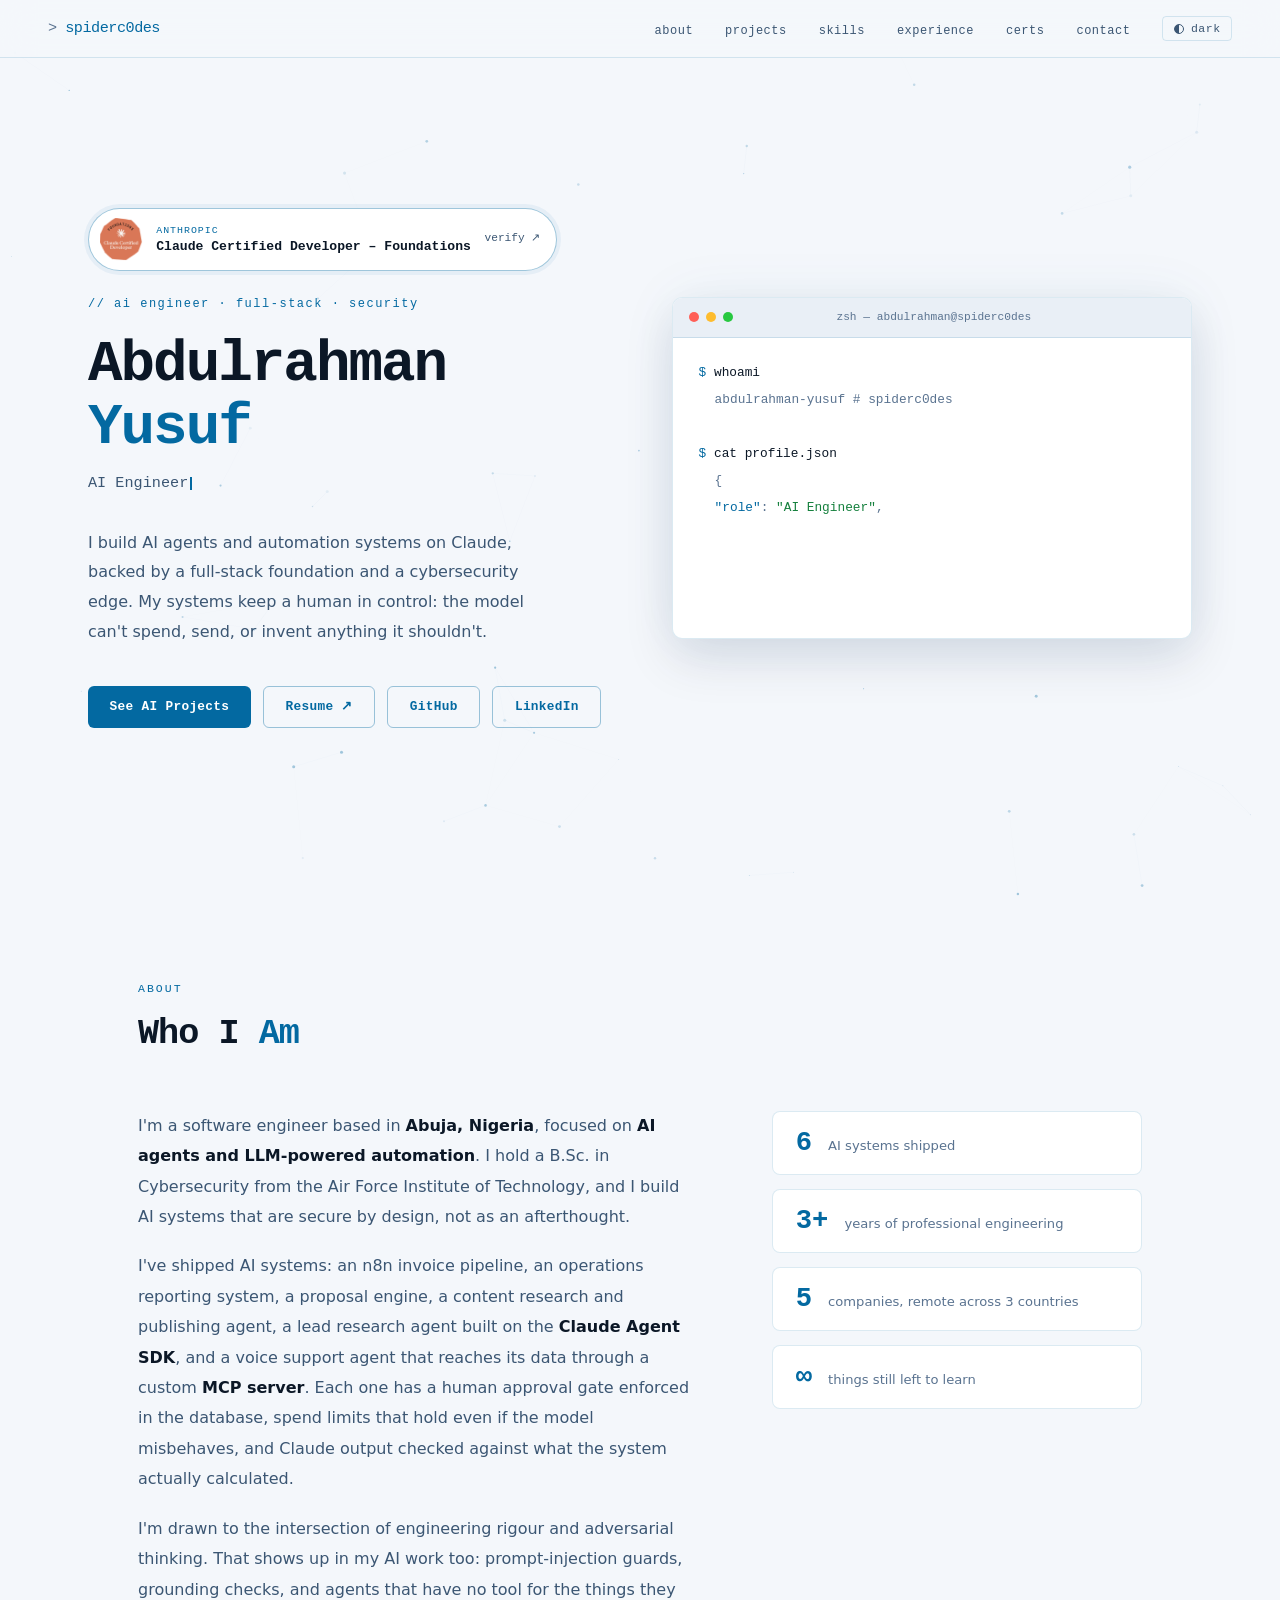
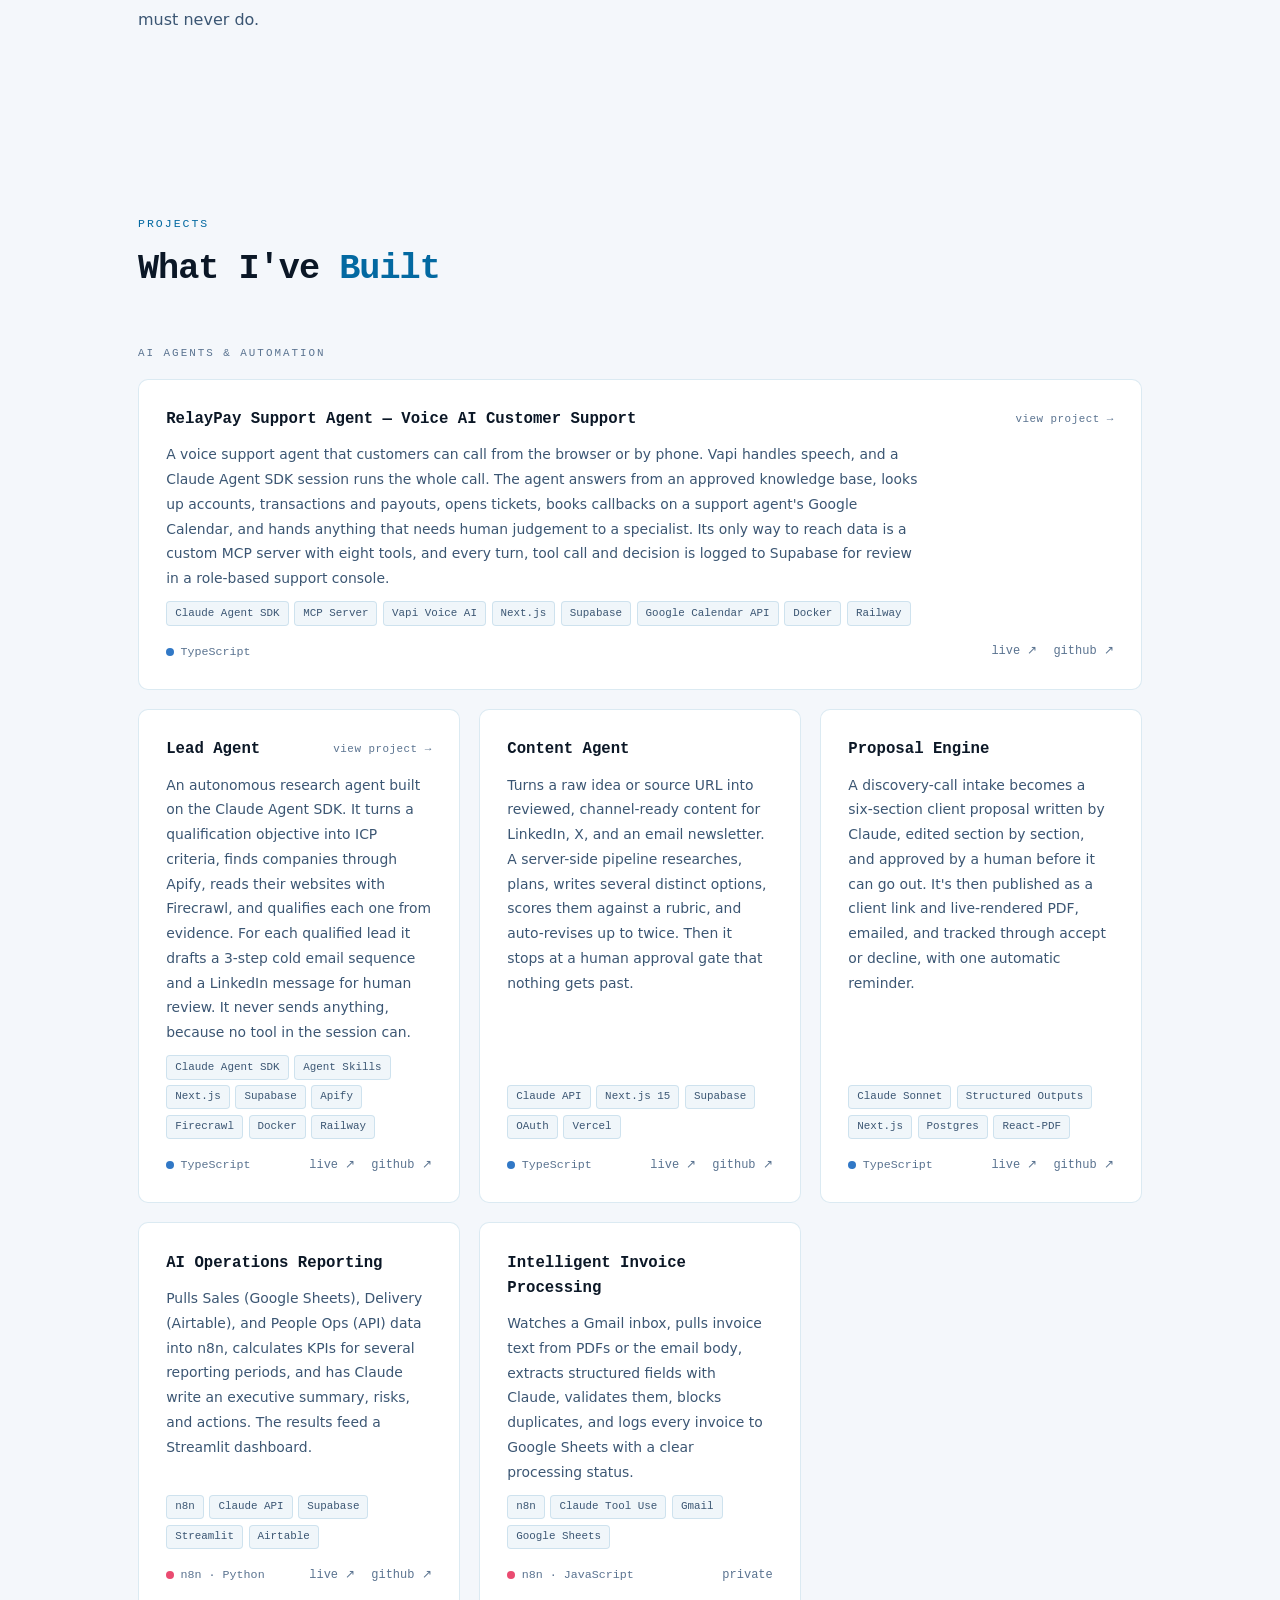
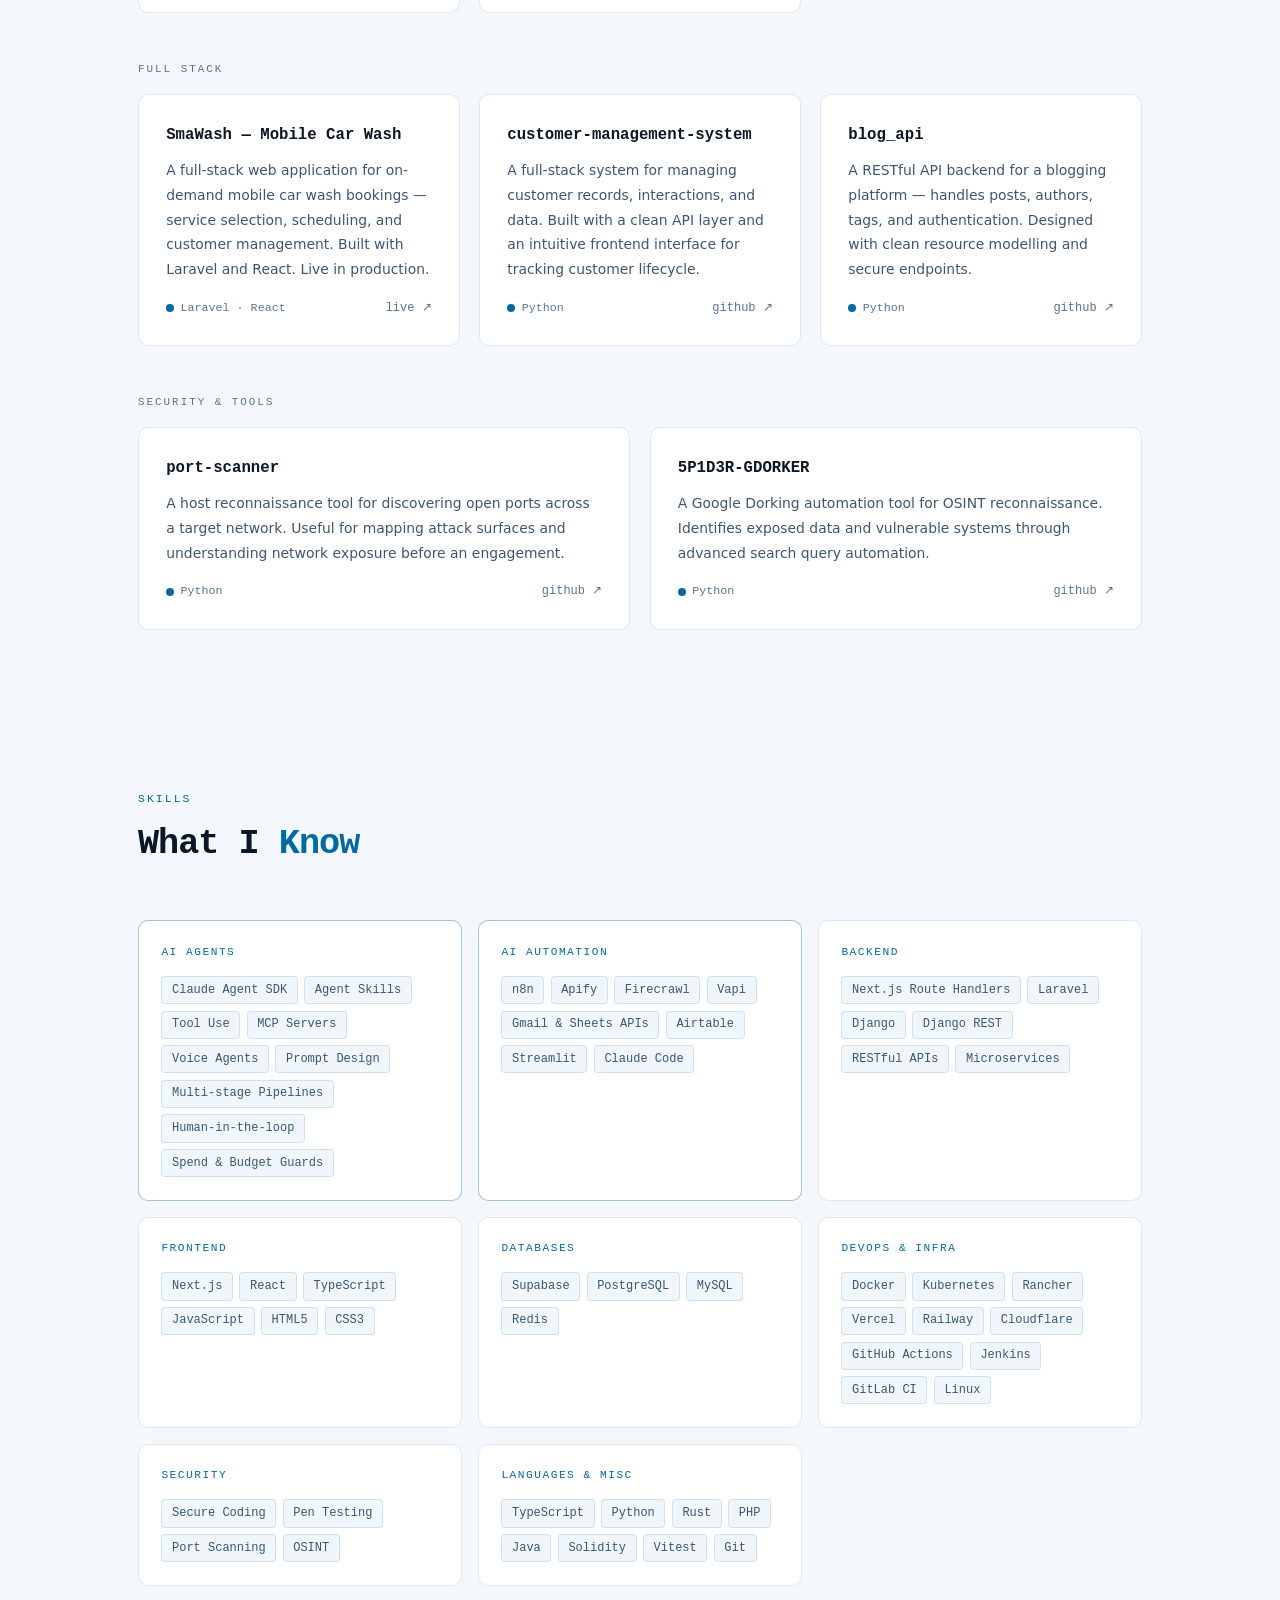
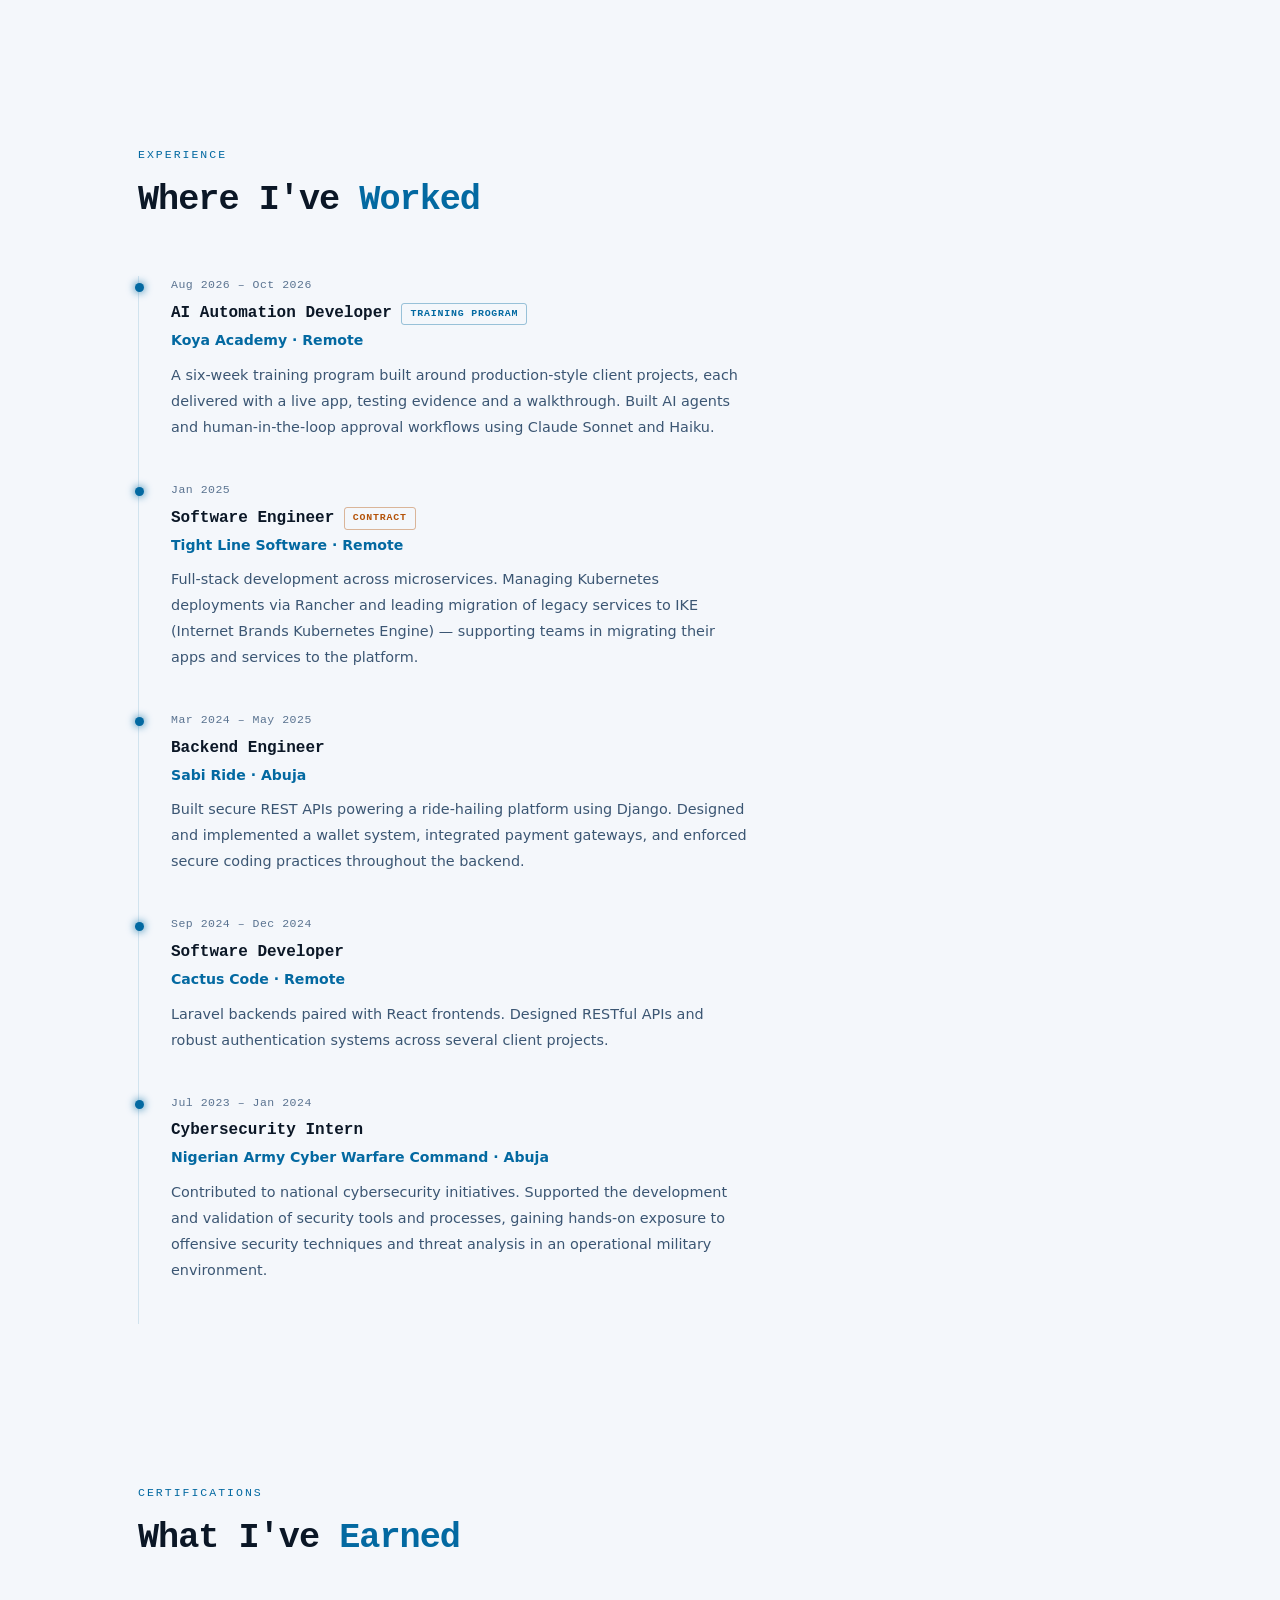
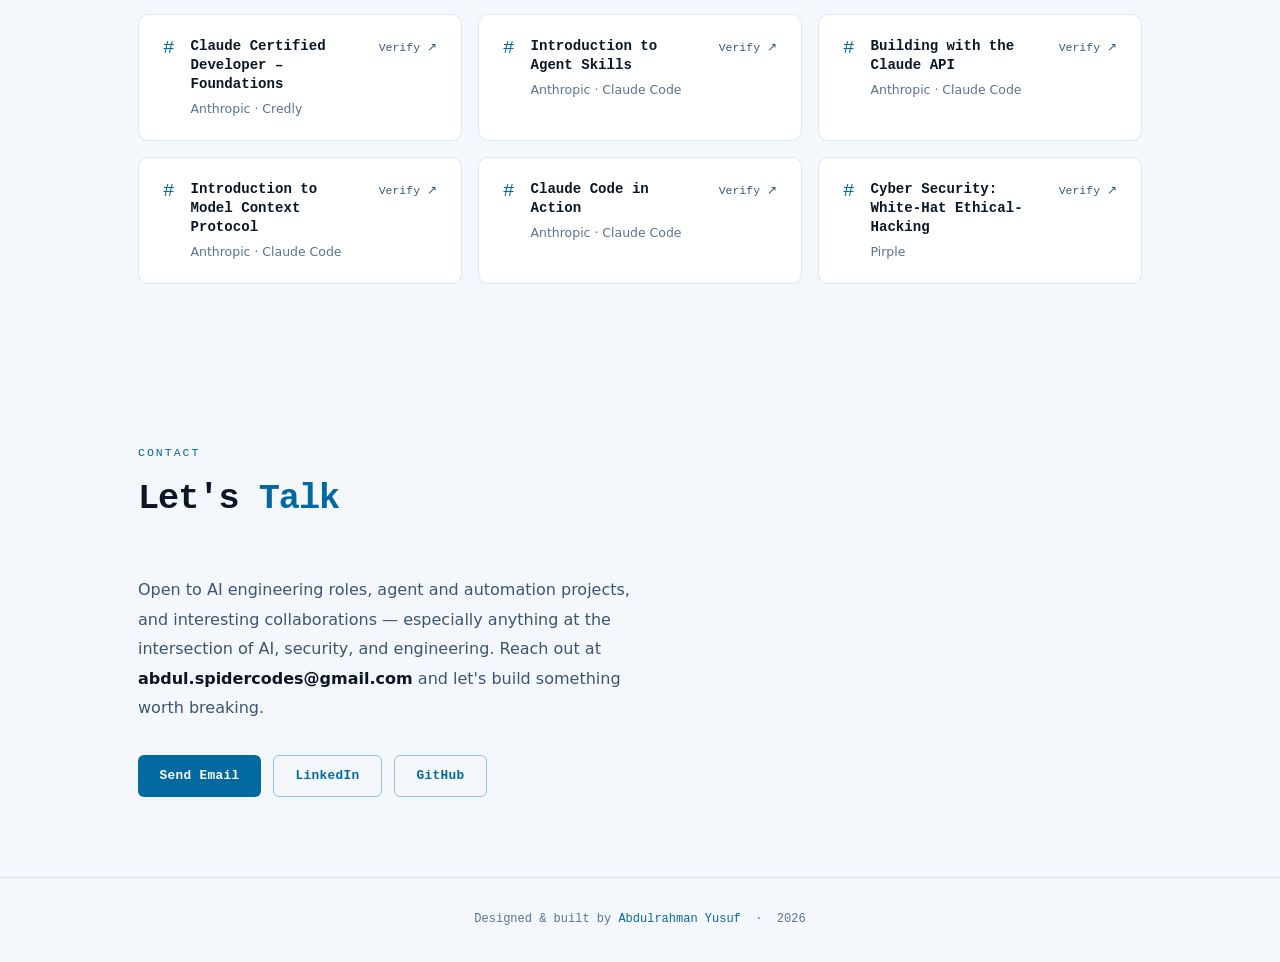
==== commit a60beaf6: "update: Koya Academy dates and Cloudflare skill Rename the Koya experience entry to Koya Academy wit" ====
--- a/index.html
+++ b/index.html
@@ -327,6 +327,7 @@
         <span class="pill">Rancher</span>
         <span class="pill">Vercel</span>
         <span class="pill">Railway</span>
+        <span class="pill">Cloudflare</span>
         <span class="pill">GitHub Actions</span>
         <span class="pill">Jenkins</span>
         <span class="pill">GitLab CI</span>
@@ -364,12 +365,12 @@
   <h2 class="s-h">Where I've <span>Worked</span></h2>
   <div class="timeline">
     <div class="tl-item">
-      <p class="tl-date">Aug 2026 – Present</p>
+      <p class="tl-date">Aug 2026 – Oct 2026</p>
       <div class="tl-role-line">
         <p class="tl-role">AI Automation Developer</p>
         <span class="badge-prog">Training Program</span>
       </div>
-      <p class="tl-co">Koya Talent · Remote</p>
+      <p class="tl-co">Koya Academy · Remote</p>
       <p class="tl-desc">A six-week training program built around production-style client projects, each delivered with a live app, testing evidence and a walkthrough. Built AI agents and human-in-the-loop approval workflows using Claude Sonnet and Haiku.</p>
     </div>
     <div class="tl-item">
